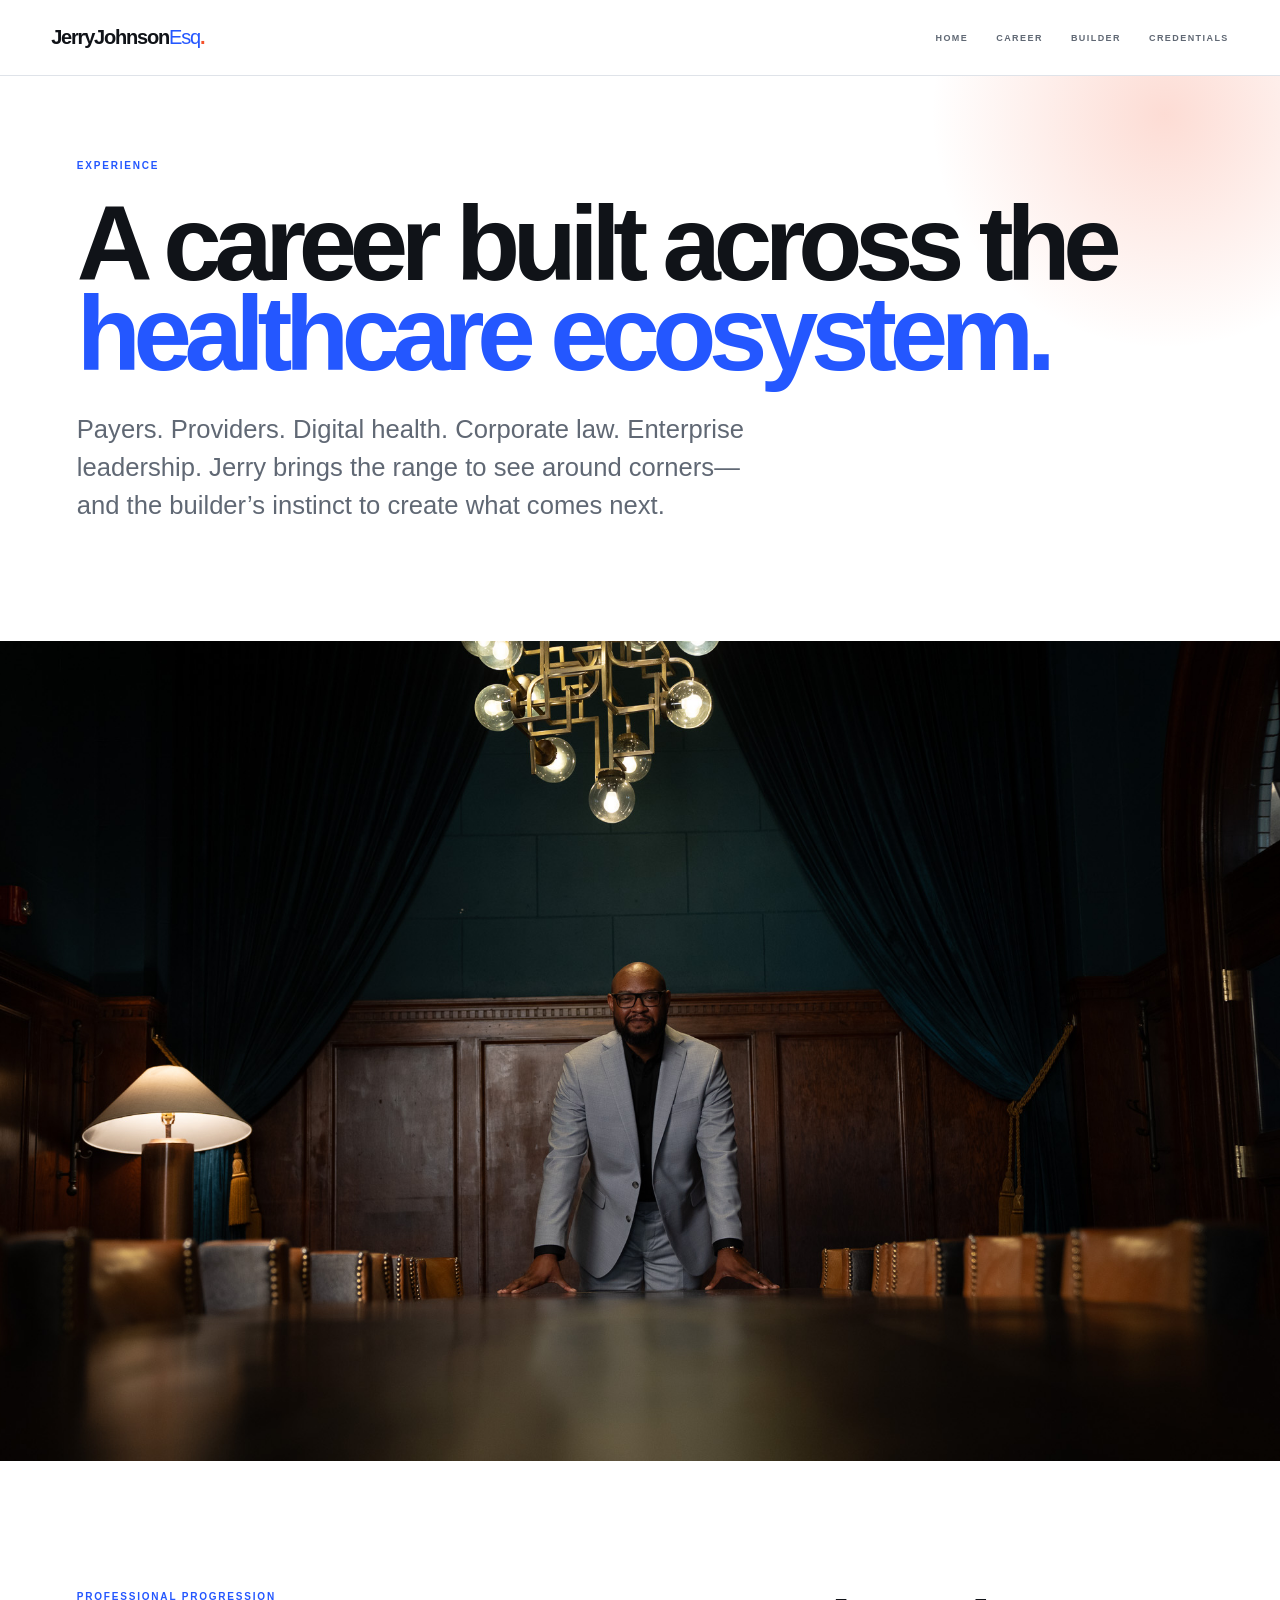
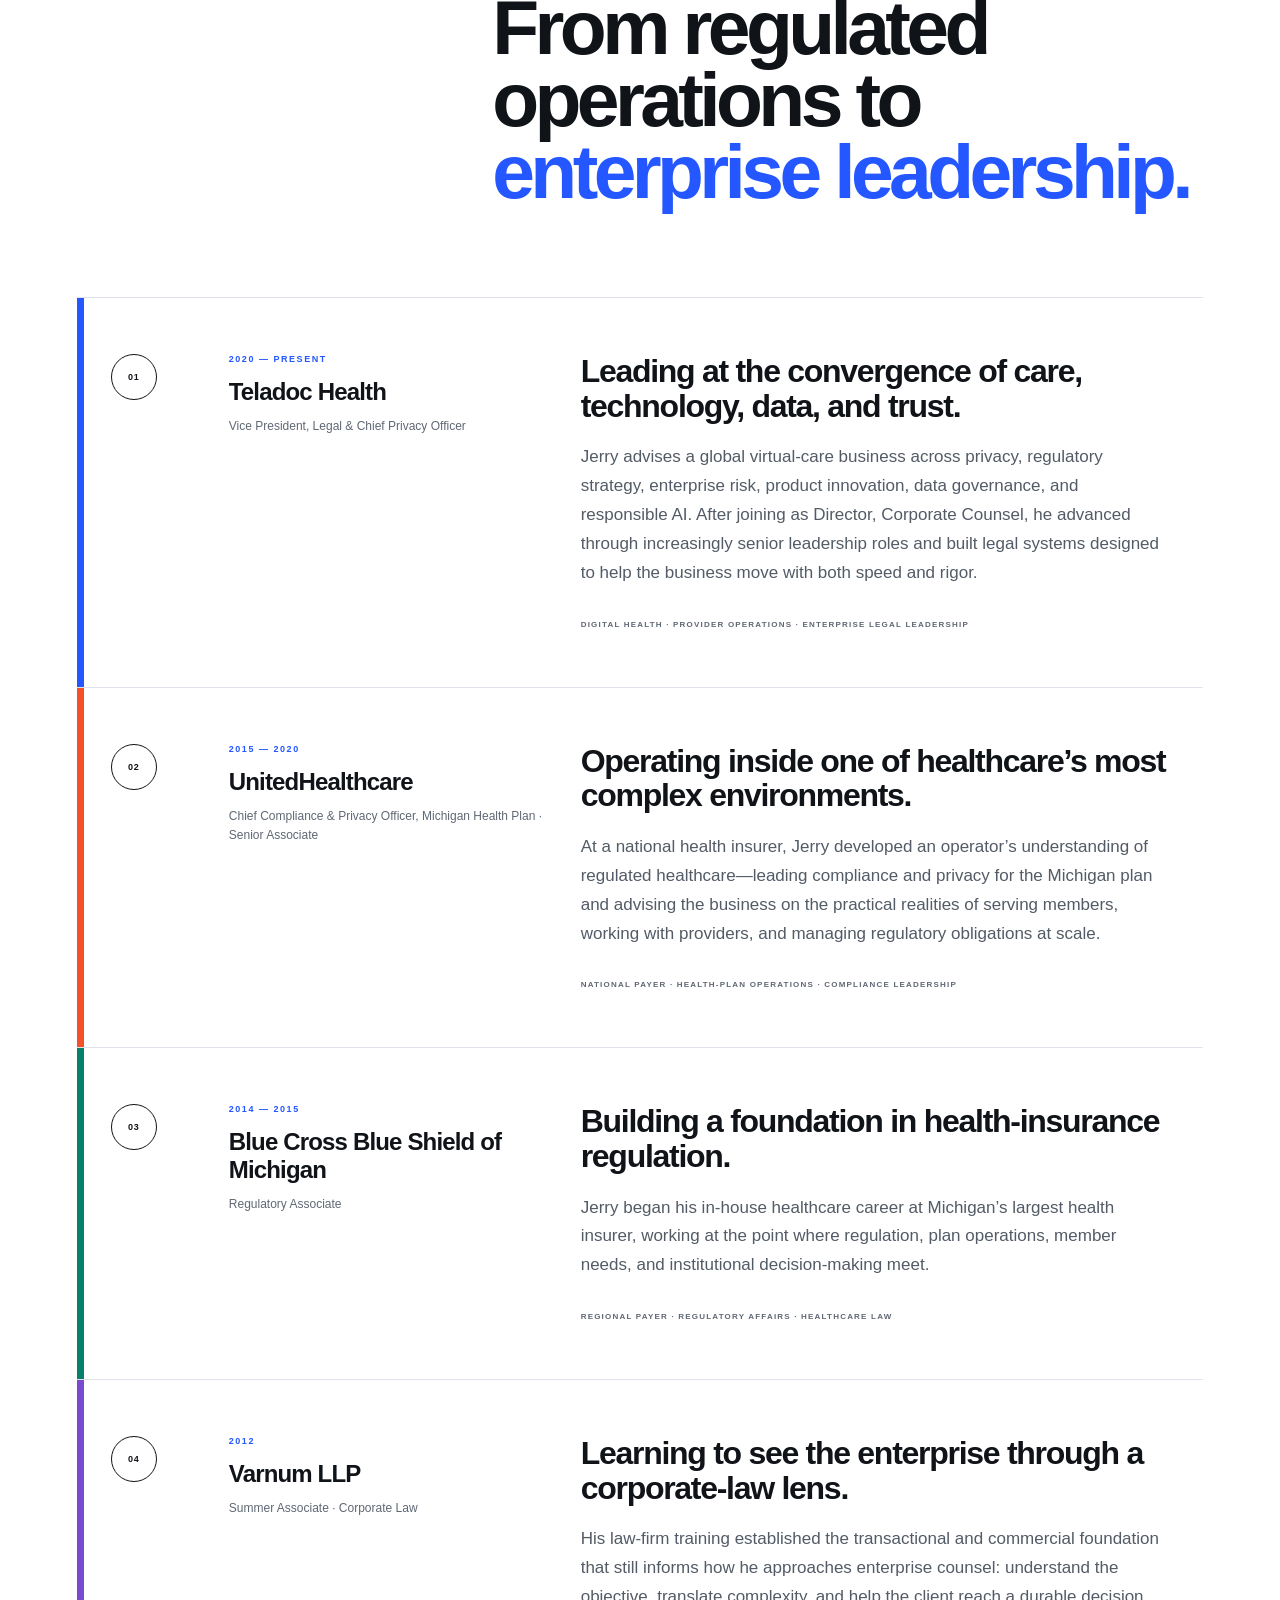
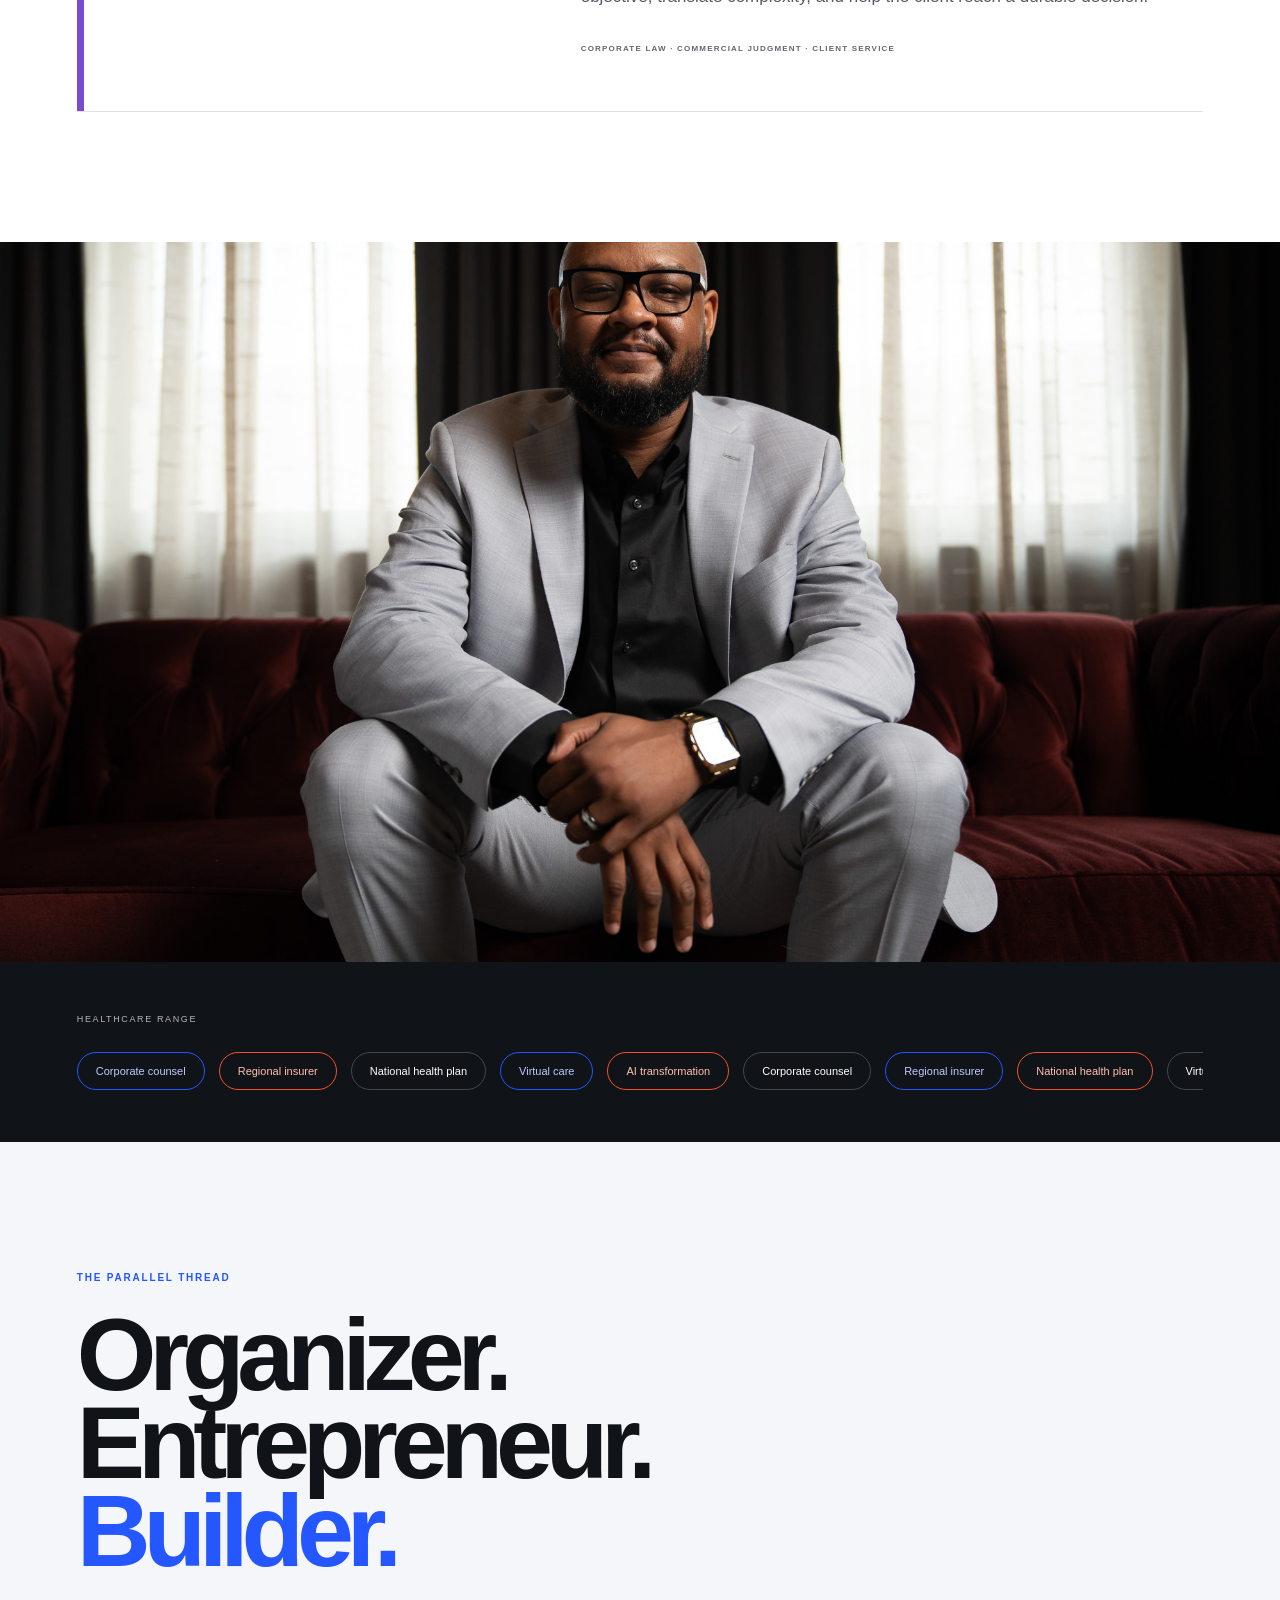
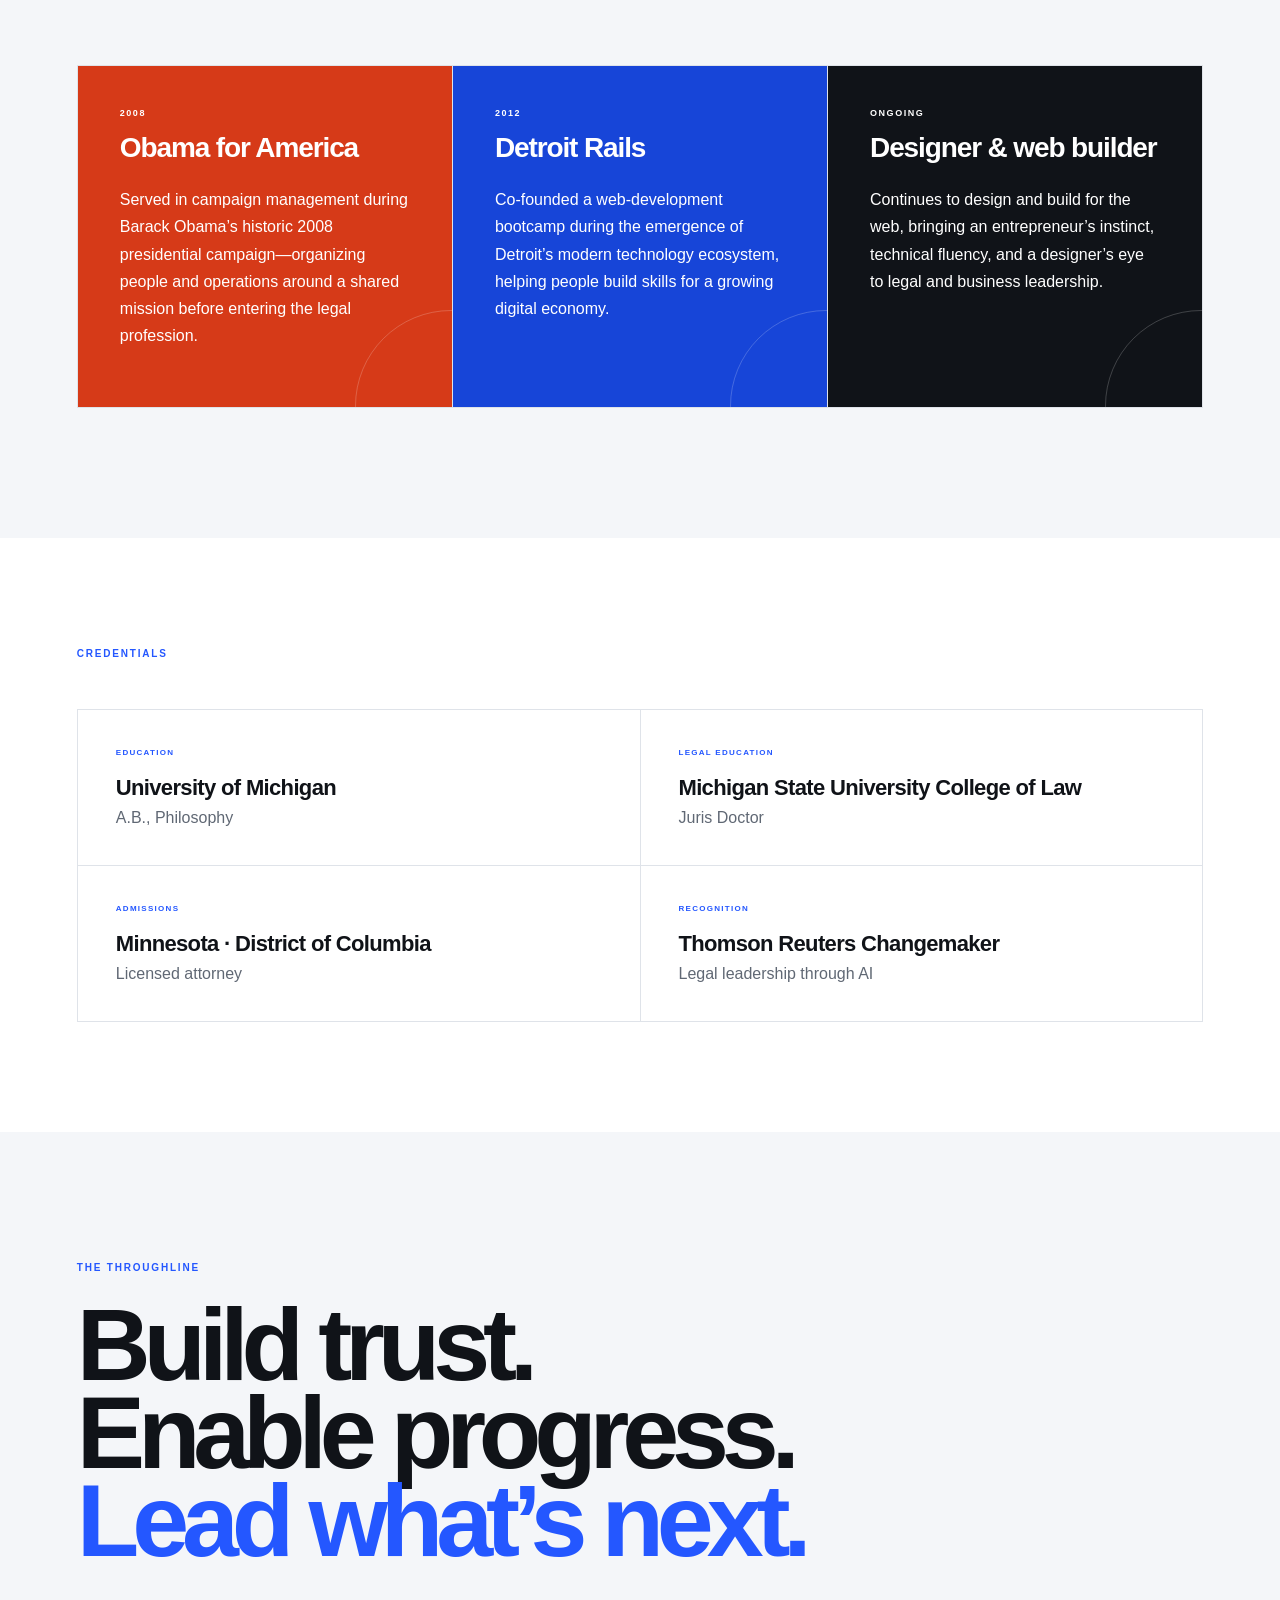
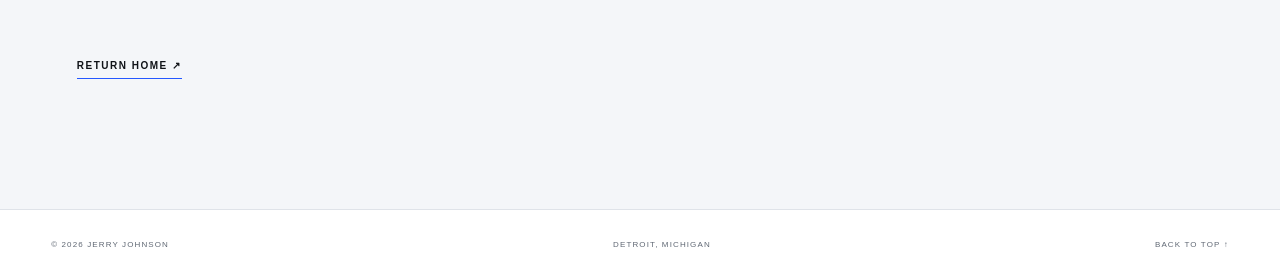
==== experience/index.html @ 523402ec "Use local GitHub media assets on experience page" ====
<!doctype html><html lang="en"><head><meta charset="utf-8"><meta name="viewport" content="width=device-width,initial-scale=1"><title>Experience | JerryJohnsonEsq</title><meta name="description" content="Jerry Johnson's professional experience across healthcare, law, technology, privacy and AI."><link rel="icon" href="https://jerry-johnson-legal.jerry-avila-johnson.chatgpt.site/favicon.svg"><link rel="stylesheet" href="/style.css"></head><body><main id="top">
<header class="site-header"><a href="/" aria-label="Jerry Johnson Esq home"><span class="mark" aria-label="Jerry Johnson Esq"><b>JerryJohnson</b><i>Esq</i><span>.</span></span></a><nav class="desktop-nav" aria-label="Primary navigation"><a href="/">Home</a><a href="#career">Career</a><a href="#builder">Builder</a><a href="#credentials">Credentials</a></nav><button class="menu-toggle" type="button" aria-label="Open menu" aria-expanded="false"><span></span><span></span></button><div class="mobile-menu" aria-hidden="true" inert><nav aria-label="Mobile navigation"><a href="/"><span>01</span>Home</a><a href="#career"><span>02</span>Career</a><a href="#builder"><span>03</span>Builder</a><a href="#credentials"><span>04</span>Credentials</a></nav><p>Lawyer · Technologist · Builder</p></div></header>
<section class="experience-intro experience-color-wash"><p class="eyebrow">Experience</p><h1>A career built across the <span>healthcare ecosystem.</span></h1><p class="lede">Payers. Providers. Digital health. Corporate law. Enterprise leadership. Jerry brings the range to see around corners—and the builder’s instinct to create what comes next.</p></section>
<figure class="experience-hero experience-photo-motion"><img src="/jerry-boardroom.jpeg" alt="Jerry Johnson standing at the head of a boardroom table"></figure>
<section class="career-section" id="career"><div class="career-heading"><p class="section-label">Professional progression</p><h2>From regulated operations to <span>enterprise leadership.</span></h2></div><div class="timeline">
<div class="reveal timeline-reveal"><article class="timeline-item tone-1"><div class="timeline-marker"><span>01</span></div><div class="timeline-meta"><p>2020 — Present</p><h3>Teladoc Health</h3><span>Vice President, Legal & Chief Privacy Officer</span></div><div class="timeline-story"><h4>Leading at the convergence of care, technology, data, and trust.</h4><p>Jerry advises a global virtual-care business across privacy, regulatory strategy, enterprise risk, product innovation, data governance, and responsible AI. After joining as Director, Corporate Counsel, he advanced through increasingly senior leadership roles and built legal systems designed to help the business move with both speed and rigor.</p><small>Digital health · Provider operations · Enterprise legal leadership</small></div></article></div>
<div class="reveal timeline-reveal"><article class="timeline-item tone-2"><div class="timeline-marker"><span>02</span></div><div class="timeline-meta"><p>2015 — 2020</p><h3>UnitedHealthcare</h3><span>Chief Compliance & Privacy Officer, Michigan Health Plan · Senior Associate</span></div><div class="timeline-story"><h4>Operating inside one of healthcare’s most complex environments.</h4><p>At a national health insurer, Jerry developed an operator’s understanding of regulated healthcare—leading compliance and privacy for the Michigan plan and advising the business on the practical realities of serving members, working with providers, and managing regulatory obligations at scale.</p><small>National payer · Health-plan operations · Compliance leadership</small></div></article></div>
<div class="reveal timeline-reveal"><article class="timeline-item tone-3"><div class="timeline-marker"><span>03</span></div><div class="timeline-meta"><p>2014 — 2015</p><h3>Blue Cross Blue Shield of Michigan</h3><span>Regulatory Associate</span></div><div class="timeline-story"><h4>Building a foundation in health-insurance regulation.</h4><p>Jerry began his in-house healthcare career at Michigan’s largest health insurer, working at the point where regulation, plan operations, member needs, and institutional decision-making meet.</p><small>Regional payer · Regulatory affairs · Healthcare law</small></div></article></div>
<div class="reveal timeline-reveal"><article class="timeline-item tone-4"><div class="timeline-marker"><span>04</span></div><div class="timeline-meta"><p>2012</p><h3>Varnum LLP</h3><span>Summer Associate · Corporate Law</span></div><div class="timeline-story"><h4>Learning to see the enterprise through a corporate-law lens.</h4><p>His law-firm training established the transactional and commercial foundation that still informs how he approaches enterprise counsel: understand the objective, translate complexity, and help the client reach a durable decision.</p><small>Corporate law · Commercial judgment · Client service</small></div></article></div>
</div></section>
<figure class="experience-interlude reveal-frame"><img src="/jerry-couch.jpeg" alt="Jerry Johnson seated in a modern Detroit interior"></figure>
<section class="range-band" aria-label="Healthcare experience range"><p>Healthcare range</p><div class="range-track"><div><span>Corporate counsel</span><span>Regional insurer</span><span>National health plan</span><span>Virtual care</span><span>AI transformation</span><span>Corporate counsel</span><span>Regional insurer</span><span>National health plan</span><span>Virtual care</span><span>AI transformation</span></div></div></section>
<section class="builder-section" id="builder"><p class="section-label">The parallel thread</p><h2>Organizer.<br>Entrepreneur.<br><span>Builder.</span></h2><div class="builder-grid"><article class="builder-card orange-card"><p class="builder-year">2008</p><h3>Obama for America</h3><p>Served in campaign management during Barack Obama’s historic 2008 presidential campaign—organizing people and operations around a shared mission before entering the legal profession.</p></article><article class="builder-card blue-card"><p class="builder-year">2012</p><h3>Detroit Rails</h3><p>Co-founded a web-development bootcamp during the emergence of Detroit’s modern technology ecosystem, helping people build skills for a growing digital economy.</p></article><article class="builder-card ink-card"><p class="builder-year">Ongoing</p><h3>Designer & web builder</h3><p>Continues to design and build for the web, bringing an entrepreneur’s instinct, technical fluency, and a designer’s eye to legal and business leadership.</p></article></div></section>
<section class="credentials-section" id="credentials"><p class="section-label">Credentials</p><div class="credentials-grid"><article><span>Education</span><strong>University of Michigan</strong><p>A.B., Philosophy</p></article><article><span>Legal education</span><strong>Michigan State University College of Law</strong><p>Juris Doctor</p></article><article><span>Admissions</span><strong>Minnesota · District of Columbia</strong><p>Licensed attorney</p></article><article><span>Recognition</span><strong>Thomson Reuters Changemaker</strong><p>Legal leadership through AI</p></article></div></section>
<section class="experience-closing"><p class="section-label">The throughline</p><h2>Build trust.<br>Enable progress.<br><span>Lead what’s next.</span></h2><a href="/">Return home <span aria-hidden="true">↗</span></a></section><footer><span>© 2026 Jerry Johnson</span><span>Detroit, Michigan</span><a href="#top">Back to top ↑</a></footer></main><script src="/site.js"></script></body></html>
---- style.css ----
html{-webkit-font-smoothing:antialiased;-moz-osx-font-smoothing:grayscale;}
:root{--ink:#101318;--muted:#606874;--line:#dfe3e9;--blue:#2457ff;--ice:#f4f6f9;--orange:#f4512a}
*{box-sizing:border-box}html{scroll-behavior:smooth}body{margin:0;background:#fff;color:var(--ink);font-family:Arial,Helvetica,sans-serif}a{color:inherit;text-decoration:none}img,video{display:block;width:100%}figure{margin:0}.section{padding:120px max(6vw,24px)}
.site-header{height:76px;padding:0 4vw;display:flex;align-items:center;justify-content:space-between;border-bottom:1px solid var(--line);background:rgba(255,255,255,.94);position:sticky;top:0;z-index:20;backdrop-filter:blur(14px)}.mark{font-size:20px;letter-spacing:-.06em;white-space:nowrap}.mark b{font-weight:900}.mark i{font-style:normal;font-weight:500;color:var(--blue)}.mark>span{color:var(--orange);font-weight:900}.site-header nav{display:flex;gap:28px;font-size:9px;font-weight:800;text-transform:uppercase;letter-spacing:.16em;color:var(--muted)}.site-header nav a:hover{color:var(--blue)}
.eyebrow,.section-label{margin:0;text-transform:uppercase;letter-spacing:.18em;font-size:10px;font-weight:900;color:var(--blue)}.hero{padding:70px max(6vw,24px) 56px}.hero h1,.changemaker h2,.proof h2,.about h2,.newsletter h2{font-size:clamp(58px,8.2vw,132px);line-height:.86;letter-spacing:-.07em;margin:28px 0}.hero h1{font-size:clamp(48px,6.5vw,104px);max-width:1200px}.hero h1 span,.changemaker h2 span,.proof h2 span,.about h2 span,.newsletter h2 span{color:var(--blue)}.lede{max-width:700px;font-size:clamp(19px,2vw,27px);line-height:1.5;color:var(--muted);margin:30px 0 42px}
.image-stage{width:100%;height:min(78vw,900px);overflow:hidden;background:#111}.image-stage img{width:100%;height:100%;object-fit:cover}.hero-image img{object-position:center 43%}.city-image img{object-position:center center}.window-image img{object-position:center 45%}.portrait-image img{object-position:center 40%}
.changemaker{background:var(--ice)}.changemaker h2{max-width:1180px;font-size:clamp(58px,7.6vw,120px)}.statement{font-size:clamp(22px,3vw,44px);line-height:1.2;letter-spacing:-.035em;max-width:1050px;margin:40px 0 20px}.video-frame{max-width:1180px;margin:0;background:#08090b;padding:10px}.video-frame video{aspect-ratio:16/9;background:#000}.recognition-note{max-width:950px;margin:40px auto 0}.recognition-note>p{font-size:19px;line-height:1.7;color:var(--muted)}blockquote{margin:50px 0 0;padding:0 0 0 28px;border-left:4px solid var(--orange);font-size:clamp(27px,3.3vw,48px);line-height:1.22;letter-spacing:-.035em;font-weight:700}
.proof{background:var(--ink);color:#fff}.proof h2{font-size:clamp(58px,7vw,112px);max-width:1100px;margin-bottom:75px}.numbers{max-width:1200px;margin-left:auto}.numbers article{padding:34px 0;border-top:1px solid #3b414b;display:flex;justify-content:space-between;gap:30px;align-items:end}.numbers strong{font-size:clamp(25px,3vw,46px);letter-spacing:-.045em}.numbers span{font-size:9px;color:#aeb5c0;text-transform:uppercase;letter-spacing:.16em;text-align:right}
.about{background:#fff}.about h2{font-size:clamp(58px,7vw,112px)}.bio{max-width:900px;margin:65px auto 0}.bio p{font-size:clamp(18px,1.7vw,23px);line-height:1.72;color:#48505b;margin:0 0 28px}.bio p:first-child{font-size:clamp(22px,2.2vw,31px);line-height:1.55;color:var(--ink);letter-spacing:-.02em}
.text-link{display:block;width:max-content;margin:48px auto 0;padding-bottom:7px;border-bottom:1px solid var(--blue);font-size:10px;text-transform:uppercase;letter-spacing:.15em;font-weight:900}
.newsletter{text-align:center;background:var(--ice)}.newsletter h2{font-size:clamp(58px,7vw,112px)}.newsletter>p:not(.section-label){font-size:21px;line-height:1.6;color:var(--muted);max-width:680px;margin:35px auto}.newsletter a,.closing a{display:inline-block;margin-top:18px;padding-bottom:7px;border-bottom:1px solid var(--blue);font-size:10px;text-transform:uppercase;letter-spacing:.15em;font-weight:900}
.closing{padding:130px 5vw;text-align:center;display:flex;flex-direction:column;align-items:center;gap:16px}.closing .mark{font-size:clamp(48px,7.5vw,116px)}.closing p{color:var(--muted);font-size:11px;text-transform:uppercase;letter-spacing:.18em}.closing a{font-size:10px}footer{padding:30px 4vw;border-top:1px solid var(--line);display:flex;justify-content:space-between;font-size:8px;text-transform:uppercase;letter-spacing:.14em;color:var(--muted)}
.back-to-top{position:fixed;right:24px;bottom:24px;z-index:30;width:48px;height:48px;border-radius:50%;display:grid;place-items:center;background:var(--ink);color:#fff;box-shadow:0 8px 28px rgba(16,19,24,.24);font-size:22px;opacity:0;visibility:hidden;transform:translateY(10px);transition:opacity .2s ease,transform .2s ease,visibility .2s}.back-to-top:hover{background:var(--blue);transform:translateY(-2px)}.back-to-top.is-visible{opacity:1;visibility:visible;transform:translateY(0)}
.experience-intro{padding:84px max(6vw,24px) 64px}.experience-intro h1{font-size:clamp(58px,8.2vw,132px);line-height:.86;letter-spacing:-.07em;max-width:1250px;margin:28px 0}.experience-intro h1 span,.career-heading h2 span,.builder-section h2 span,.experience-closing h2 span{color:var(--blue)}.experience-hero{height:min(68vw,820px);overflow:hidden;background:#071113}.experience-hero img{height:100%;object-fit:cover;object-position:center 52%}.career-section{padding:130px max(6vw,24px)}.career-heading{display:grid;grid-template-columns:1fr 2fr;gap:60px;align-items:start;margin-bottom:90px}.career-heading h2{font-size:clamp(48px,6vw,96px);line-height:.94;letter-spacing:-.06em;margin:0}.timeline{border-top:1px solid var(--line)}.timeline-item{display:grid;grid-template-columns:80px minmax(220px,.8fr) minmax(320px,1.5fr);gap:38px;padding:56px 0;border-bottom:1px solid var(--line)}.timeline-marker{width:46px;height:46px;border:1px solid var(--ink);border-radius:50%;display:grid;place-items:center;font-size:9px;font-weight:900;letter-spacing:.1em}.timeline-meta>p,.builder-year{margin:0 0 14px;color:var(--blue);font-size:9px;font-weight:900;text-transform:uppercase;letter-spacing:.17em}.timeline-meta h3{font-size:24px;letter-spacing:-.035em;margin:0 0 10px}.timeline-meta>span{font-size:12px;line-height:1.5;color:var(--muted)}.timeline-story h4{font-size:clamp(25px,2.5vw,40px);line-height:1.08;letter-spacing:-.04em;margin:0 0 20px}.timeline-story>p{font-size:17px;line-height:1.7;color:#535b66;max-width:720px;margin:0 0 25px}.timeline-story small{font-size:8px;font-weight:900;text-transform:uppercase;letter-spacing:.15em;color:var(--muted)}.range-band{padding:52px max(6vw,24px);background:var(--ink);color:#fff}.range-band>p{font-size:9px;text-transform:uppercase;letter-spacing:.18em;color:#aeb5c0;margin:0 0 28px}.range-band>div{display:flex;flex-wrap:wrap;gap:14px}.range-band span{border:1px solid #414752;border-radius:999px;padding:12px 18px;font-size:11px}.builder-section{padding:130px max(6vw,24px);background:var(--ice)}.builder-section>h2,.experience-closing h2{font-size:clamp(58px,8vw,128px);line-height:.86;letter-spacing:-.07em;margin:28px 0 90px}.builder-grid{display:grid;grid-template-columns:repeat(3,1fr);gap:1px;background:var(--line);border:1px solid var(--line)}.builder-grid article{background:#fff;padding:42px}.builder-grid h3{font-size:28px;letter-spacing:-.04em;margin:0 0 22px}.builder-grid article>p:last-child{color:var(--muted);line-height:1.7;font-size:16px}.credentials-section{padding:110px max(6vw,24px)}.credentials-grid{display:grid;grid-template-columns:repeat(2,1fr);margin-top:50px;border-top:1px solid var(--line);border-left:1px solid var(--line)}.credentials-grid article{padding:38px;border-right:1px solid var(--line);border-bottom:1px solid var(--line)}.credentials-grid span{display:block;font-size:8px;color:var(--blue);font-weight:900;text-transform:uppercase;letter-spacing:.16em;margin-bottom:18px}.credentials-grid strong{display:block;font-size:22px;letter-spacing:-.03em}.credentials-grid p{color:var(--muted);margin:8px 0 0}.experience-closing{padding:130px max(6vw,24px);background:var(--ice)}.experience-closing a{display:inline-block;padding-bottom:7px;border-bottom:1px solid var(--blue);font-size:10px;text-transform:uppercase;letter-spacing:.15em;font-weight:900}
@media(max-width:820px){.site-header{height:66px;padding:0 20px}.site-header nav{gap:16px}.site-header nav a:first-child{display:none}.section{padding:78px 22px}.hero{padding:44px 22px 28px}.hero h1{font-size:48px}.lede{margin:24px 0 30px}.image-stage{height:68vh;min-height:460px}.hero-image img{object-position:40% center}.city-image img{object-position:42% center}.window-image img{object-position:58% center}.portrait-image img{object-position:center center}.changemaker h2,.proof h2,.about h2,.newsletter h2{font-size:54px}.statement{font-size:24px;margin-bottom:20px}.video-frame{padding:5px}.recognition-note{margin-top:36px}.recognition-note>p{font-size:17px}blockquote{font-size:28px;margin-top:36px}.numbers article{align-items:flex-start;flex-direction:column}.numbers span{text-align:left}.bio{margin-top:45px}.bio p{font-size:17px}.bio p:first-child{font-size:21px}.closing{padding:90px 20px}.closing .mark{font-size:43px}footer{padding:28px 22px;flex-direction:column;gap:13px}.back-to-top{right:16px;bottom:16px;width:46px;height:46px}.experience-intro{padding:54px 22px 44px}.experience-intro h1{font-size:52px}.experience-hero{height:62vh;min-height:470px}.experience-hero img{object-position:53% center}.career-section,.builder-section,.credentials-section,.experience-closing{padding:82px 22px}.career-heading{display:block;margin-bottom:55px}.career-heading .section-label{margin-bottom:24px}.career-heading h2{font-size:48px}.timeline-item{grid-template-columns:48px 1fr;gap:20px;padding:42px 0}.timeline-story{grid-column:2}.timeline-marker{width:38px;height:38px}.timeline-meta h3{font-size:21px}.timeline-story h4{font-size:28px}.builder-section>h2,.experience-closing h2{font-size:54px;margin-bottom:58px}.builder-grid{grid-template-columns:1fr}.builder-grid article{padding:32px}.credentials-grid{grid-template-columns:1fr}.credentials-grid article{padding:30px}.range-band{padding:46px 22px}}
@media(prefers-reduced-motion:reduce){html{scroll-behavior:auto}.back-to-top{transition:none}}
.site-header .desktop-nav{display:flex;gap:28px;font-size:9px;font-weight:800;text-transform:uppercase;letter-spacing:.16em;color:var(--muted)}
.menu-toggle,.mobile-menu{display:none}
.experience-color-wash{position:relative;overflow:hidden;padding-bottom:74px}
.experience-color-wash:after{content:"";position:absolute;width:38vw;height:38vw;border-radius:50%;right:-10vw;top:-16vw;background:radial-gradient(circle,var(--orange),transparent 68%);opacity:.2;animation:color-drift 8s ease-in-out infinite alternate;pointer-events:none}
.experience-color-wash>*{position:relative;z-index:1}
.experience-photo-motion img{transform:scale(1.04);animation:hero-breathe 12s ease-in-out infinite alternate}
.timeline-reveal{border-bottom:1px solid var(--line);position:relative;overflow:hidden}
.timeline-reveal:before{content:"";position:absolute;inset:0 auto 0 0;width:7px;transform:scaleY(0);transform-origin:top;transition:transform .7s cubic-bezier(.2,.8,.2,1);background:var(--blue)}
.timeline-reveal:nth-child(2):before{background:var(--orange)}.timeline-reveal:nth-child(3):before{background:#087f6b}.timeline-reveal:nth-child(4):before{background:#784bd1}.timeline-reveal.is-visible:before{transform:scaleY(1)}
.timeline-reveal .timeline-item{border-bottom:0;padding-left:34px;padding-right:34px;transition:background .35s ease,transform .35s ease}
.timeline-reveal .timeline-item:hover{transform:translateX(8px)}
.timeline-item.tone-1:hover{background:#eef2ff}.timeline-item.tone-2:hover{background:#fff0ea}.timeline-item.tone-3:hover{background:#eaf7f4}.timeline-item.tone-4:hover{background:#f3effc}
.reveal{opacity:0;transform:translateY(40px);transition:opacity .7s ease,transform .7s cubic-bezier(.2,.8,.2,1)}.reveal.is-visible{opacity:1;transform:none}
.range-track{overflow:hidden}.range-track>div{display:flex;width:max-content;gap:14px;animation:range-scroll 26s linear infinite}.range-band .range-track span{white-space:nowrap}.range-band .range-track span:nth-child(3n+1){border-color:var(--blue);color:#bfcaff}.range-band .range-track span:nth-child(3n+2){border-color:var(--orange);color:#ffc0ad}
.experience-interlude{height:min(58vw,720px);overflow:hidden;background:var(--ink)}.experience-interlude img{height:100%;object-fit:cover;object-position:center 46%;transform:scale(1.025);transition:transform 1.2s cubic-bezier(.2,.8,.2,1)}.experience-interlude:hover img{transform:scale(1.07)}
.builder-grid .builder-card{position:relative;overflow:hidden;isolation:isolate;transition:transform .35s ease}.builder-grid .builder-card:after{content:"";position:absolute;width:190px;height:190px;border:1px solid currentColor;border-radius:50%;right:-95px;bottom:-95px;opacity:.2;transition:transform .6s ease;z-index:-1}.builder-grid .builder-card:hover{transform:translateY(-10px)}.builder-grid .builder-card:hover:after{transform:scale(1.45)}.builder-grid .orange-card{background:#d63a18;color:#fff}.builder-grid .blue-card{background:#1745d8;color:#fff}.builder-grid .ink-card{background:var(--ink);color:#fff}.builder-grid .builder-card h3{color:#fff}.builder-grid .builder-card p,.builder-grid .builder-card .builder-year{color:#fff}.builder-grid .builder-card>p:last-child{color:#fff}
@keyframes color-drift{to{transform:translate(-8vw,8vw) scale(1.18)}}@keyframes hero-breathe{to{transform:scale(1.1)}}@keyframes range-scroll{to{transform:translateX(-50%)}}
@media(max-width:820px){body.menu-open{overflow:hidden}.site-header{isolation:isolate}.site-header.menu-is-open{background:var(--ink);border-color:rgba(255,255,255,.16);backdrop-filter:none}.site-header.menu-is-open>a{position:relative;z-index:52;color:#fff}.site-header.menu-is-open .mark i{color:#8eabff}.site-header .desktop-nav{display:none}.menu-toggle{display:flex;position:relative;z-index:52;width:44px;height:44px;border:0;background:transparent;padding:0;align-items:center;justify-content:center;flex-direction:column;gap:7px}.menu-toggle span{display:block;width:25px;height:2px;background:var(--ink);transition:transform .25s ease,background .2s ease}.menu-toggle.is-open span{background:#fff}.menu-toggle.is-open span:first-child{transform:translateY(4.5px) rotate(45deg)}.menu-toggle.is-open span:last-child{transform:translateY(-4.5px) rotate(-45deg)}.mobile-menu{display:flex;position:fixed;inset:0;z-index:50;background:var(--ink);color:#fff;padding:100px 24px max(34px,env(safe-area-inset-bottom));flex-direction:column;justify-content:space-between;opacity:0;visibility:hidden;transform:translateY(-12px);transition:opacity .25s ease,transform .25s ease,visibility .25s}.mobile-menu.is-open{opacity:1;visibility:visible;transform:none}.mobile-menu nav{display:flex;flex-direction:column;gap:0;color:#fff}.mobile-menu nav a,.site-header nav a:first-child{display:flex}.mobile-menu nav a{align-items:baseline;gap:18px;padding:17px 0;border-bottom:1px solid rgba(255,255,255,.24);color:#fff;font-size:clamp(34px,11vw,52px);font-weight:800;line-height:1;letter-spacing:-.055em;text-transform:none}.mobile-menu nav a:hover,.mobile-menu nav a:focus-visible{color:#8eabff}.mobile-menu nav a span{font-size:9px;letter-spacing:.18em;color:#8eabff}.mobile-menu p{font-size:9px;text-transform:uppercase;letter-spacing:.18em;color:#fff}.experience-color-wash:after{width:90vw;height:90vw;right:-42vw;top:-15vw}.timeline-reveal .timeline-item{padding-left:18px;padding-right:8px}.timeline-reveal .timeline-item:hover{transform:none}.timeline-reveal:before{width:5px}.builder-grid .builder-card:hover{transform:none}.experience-interlude{height:66vh;min-height:470px}.experience-interlude img{object-position:center center}.builder-grid{gap:10px;background:transparent;border:0}.builder-grid article{border-radius:2px}}
@media(prefers-reduced-motion:reduce){.experience-photo-motion img,.experience-color-wash:after,.range-track>div{animation:none}.reveal{opacity:1;transform:none;transition:none}}
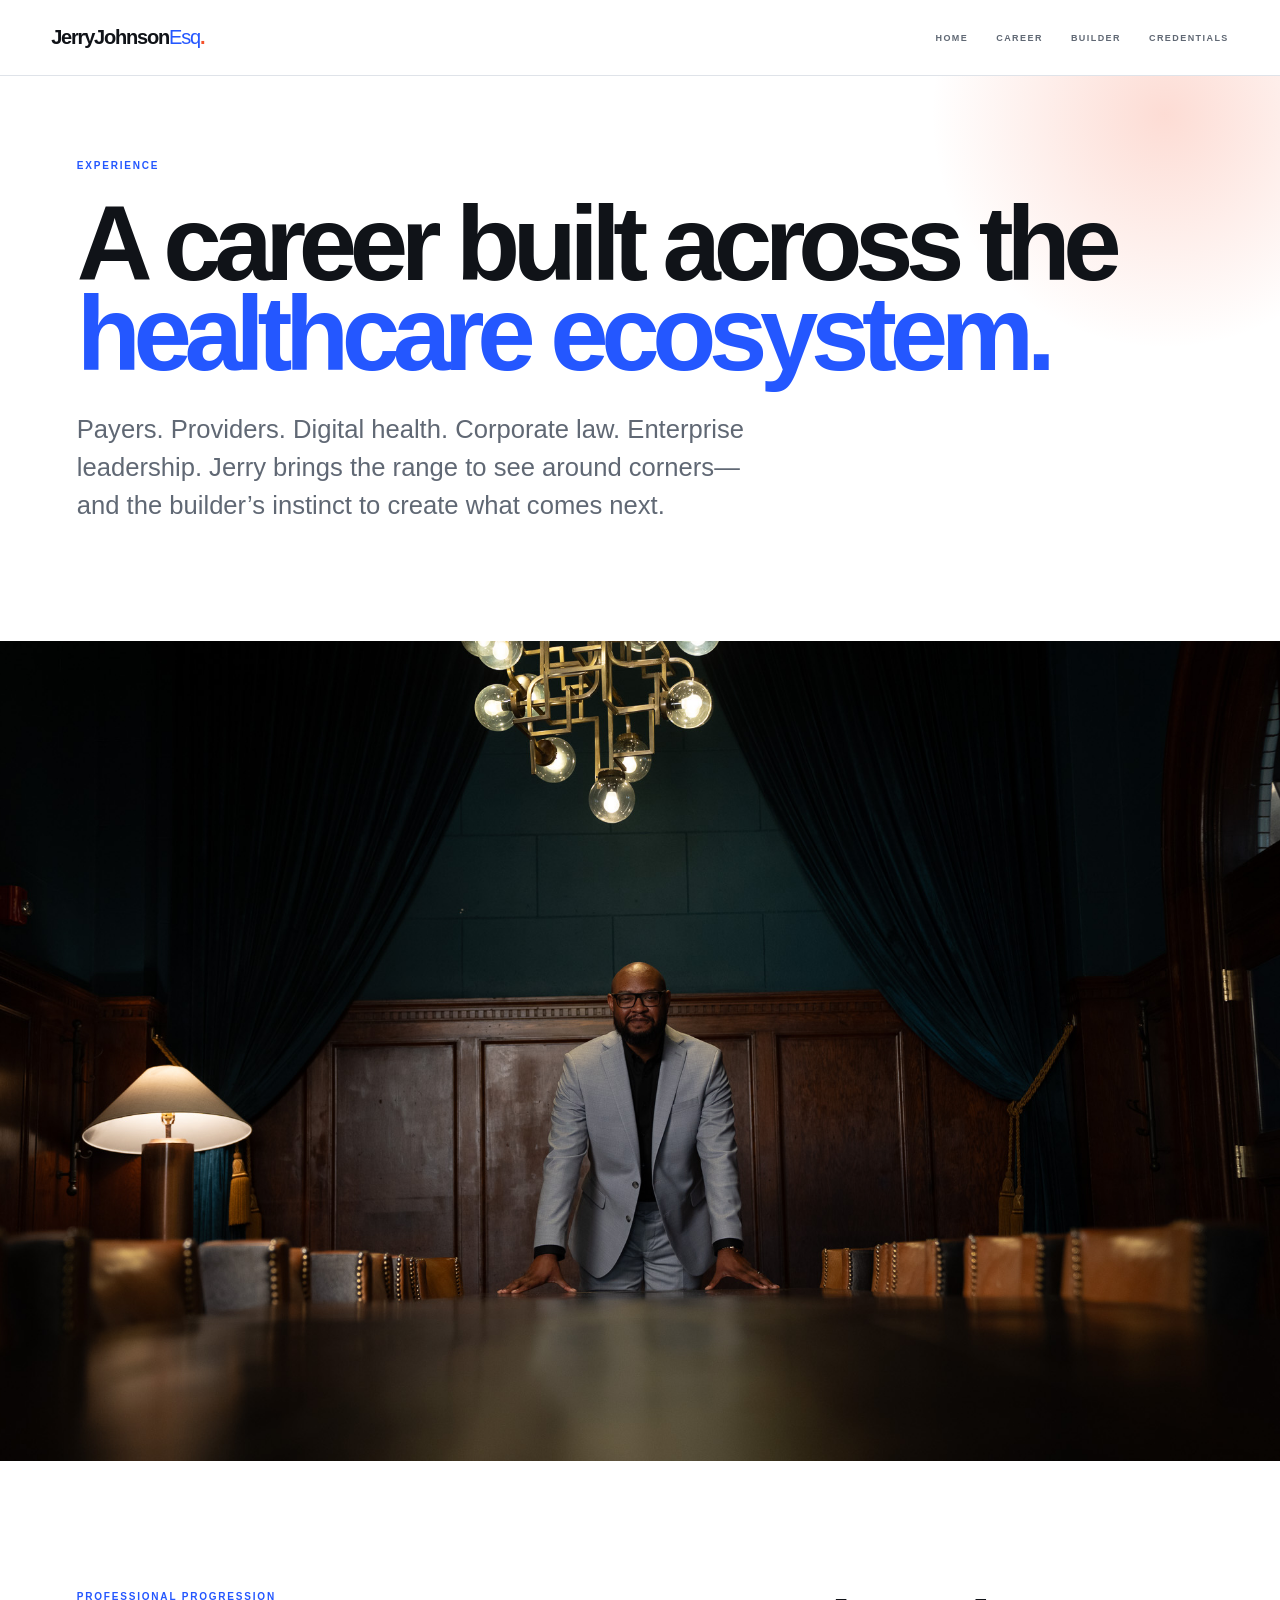
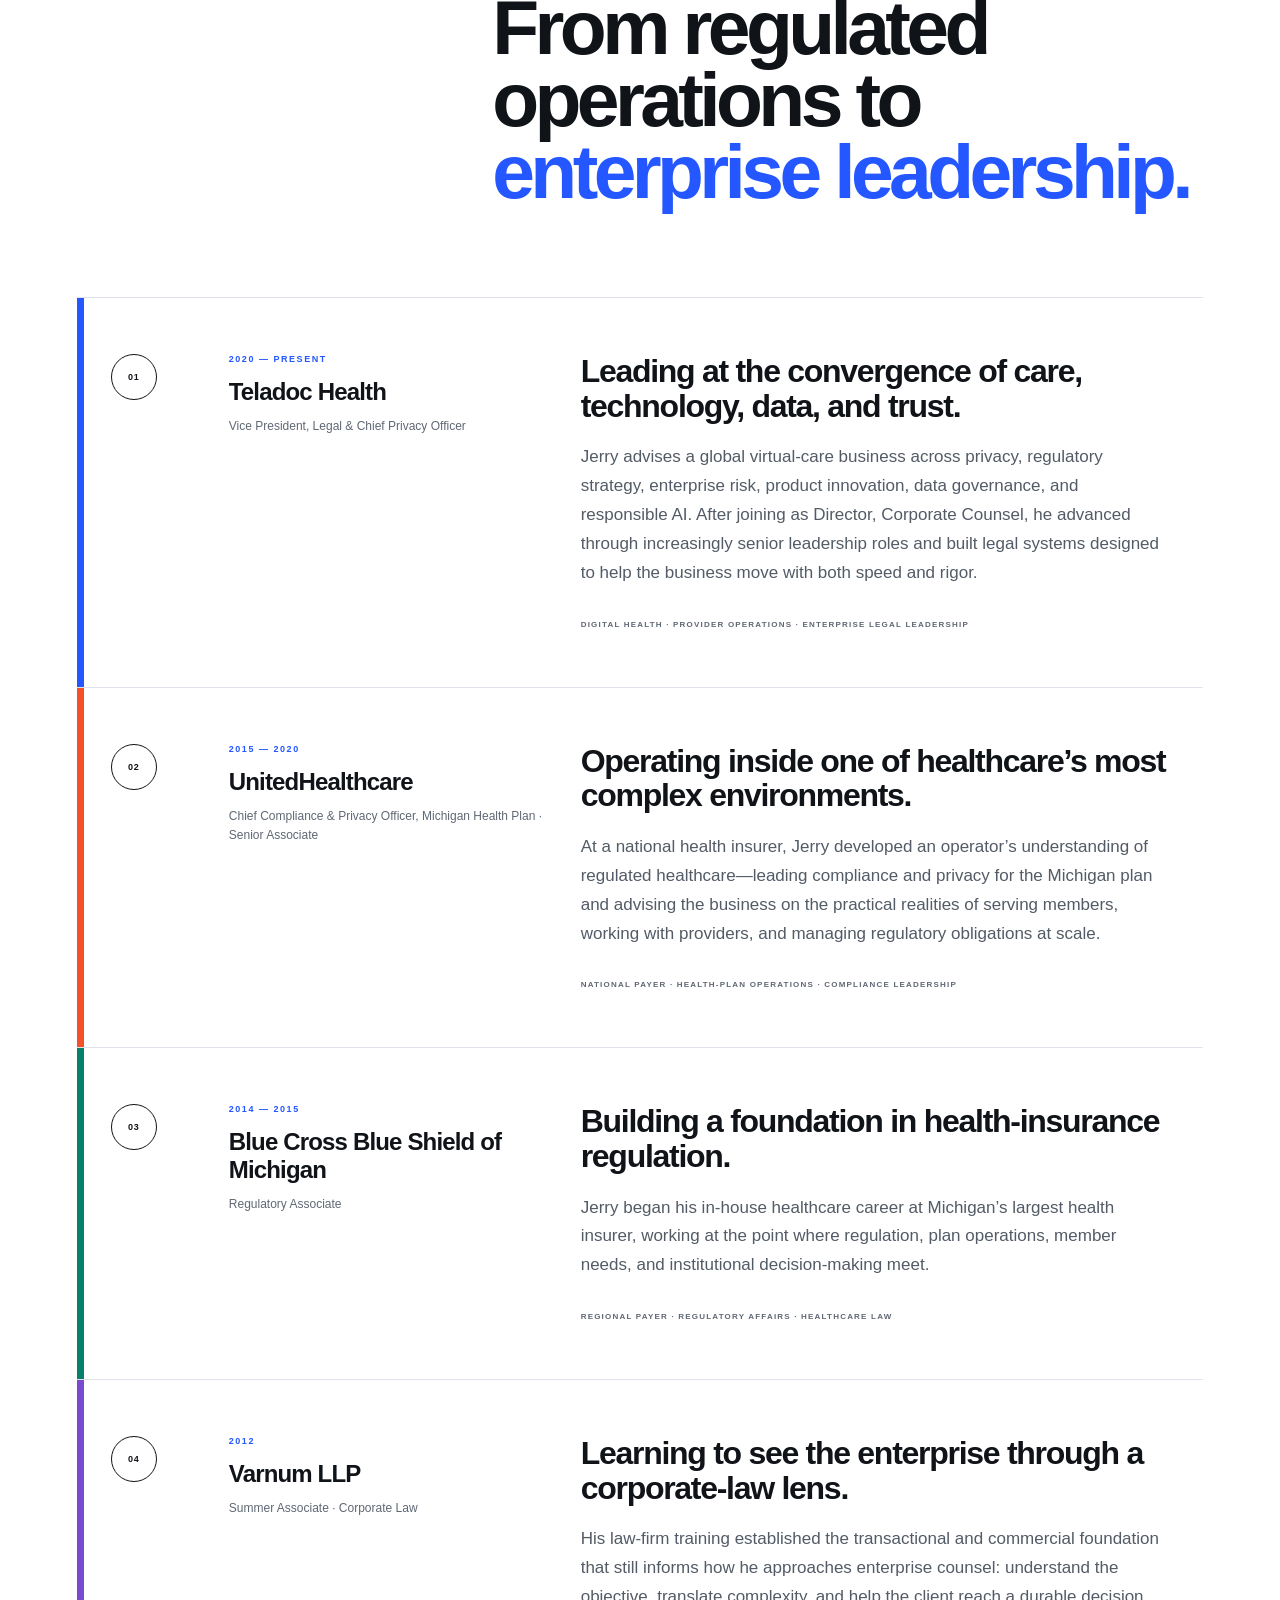
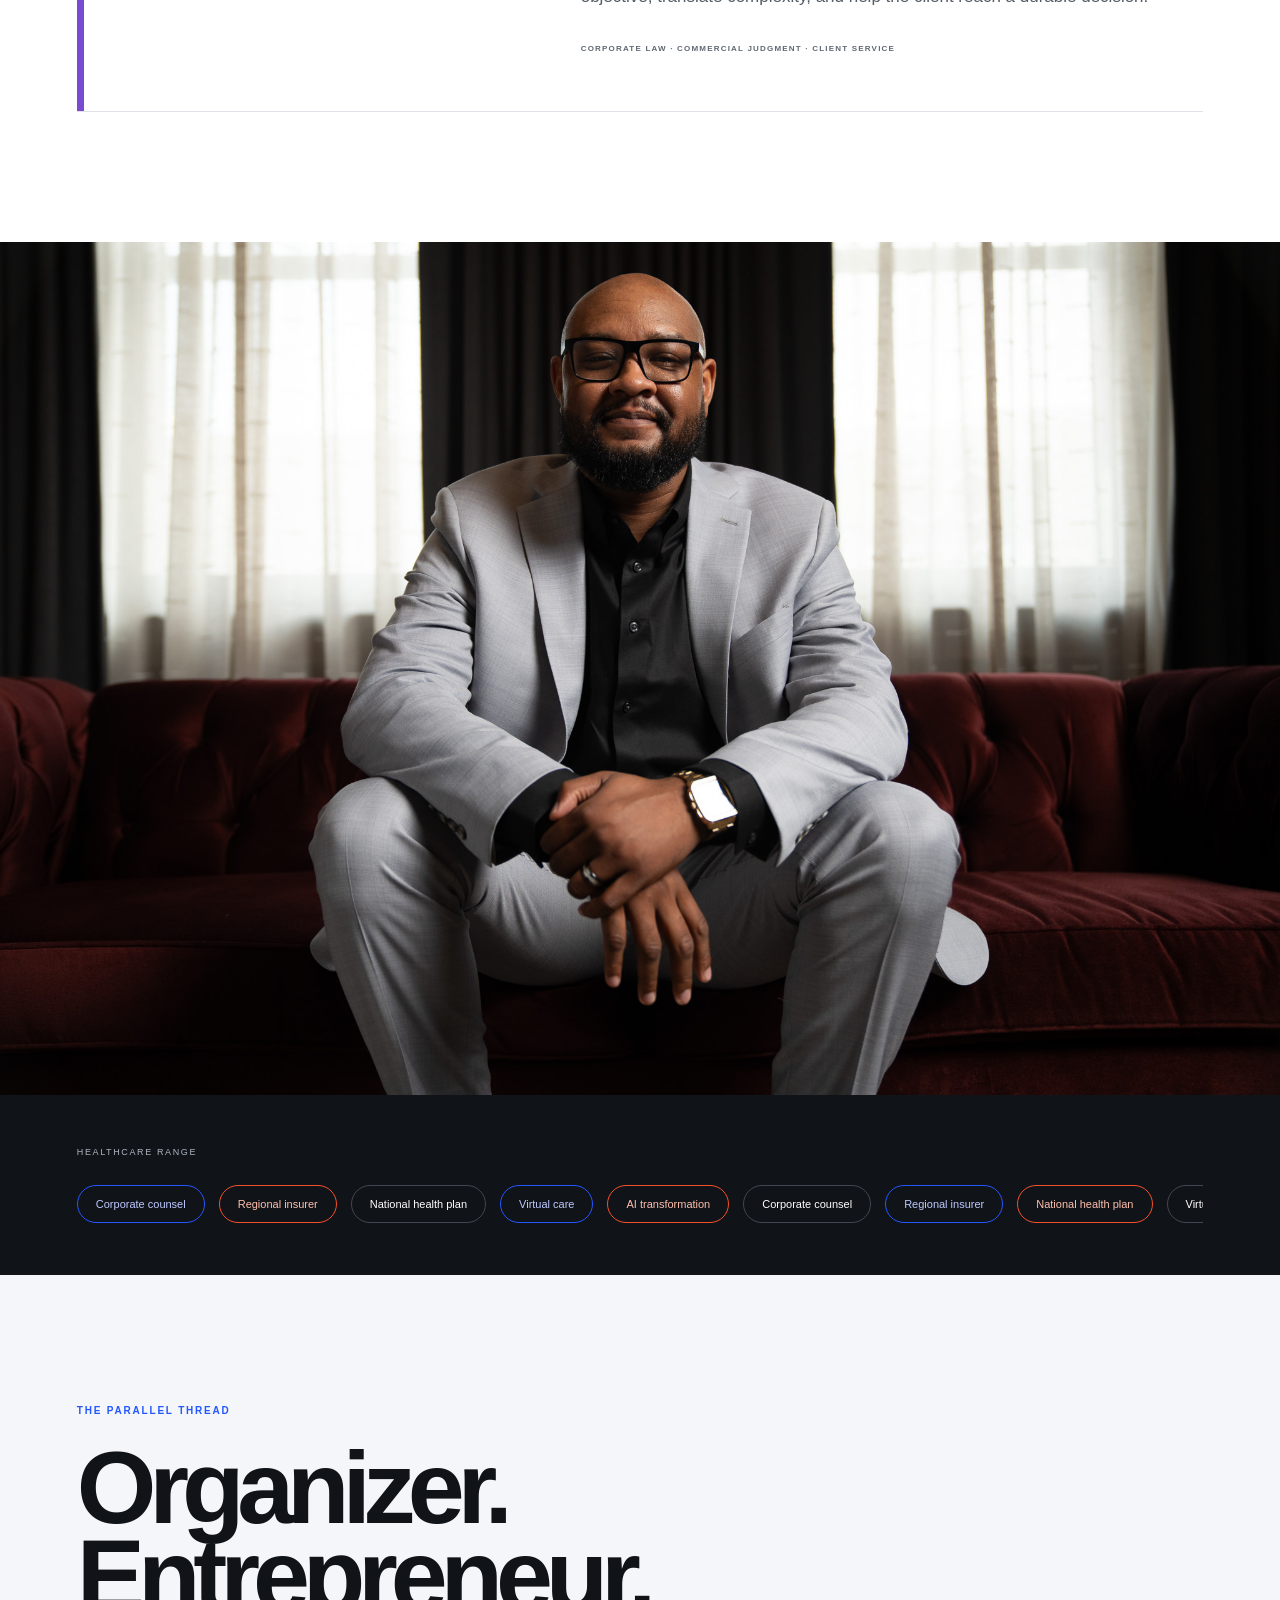
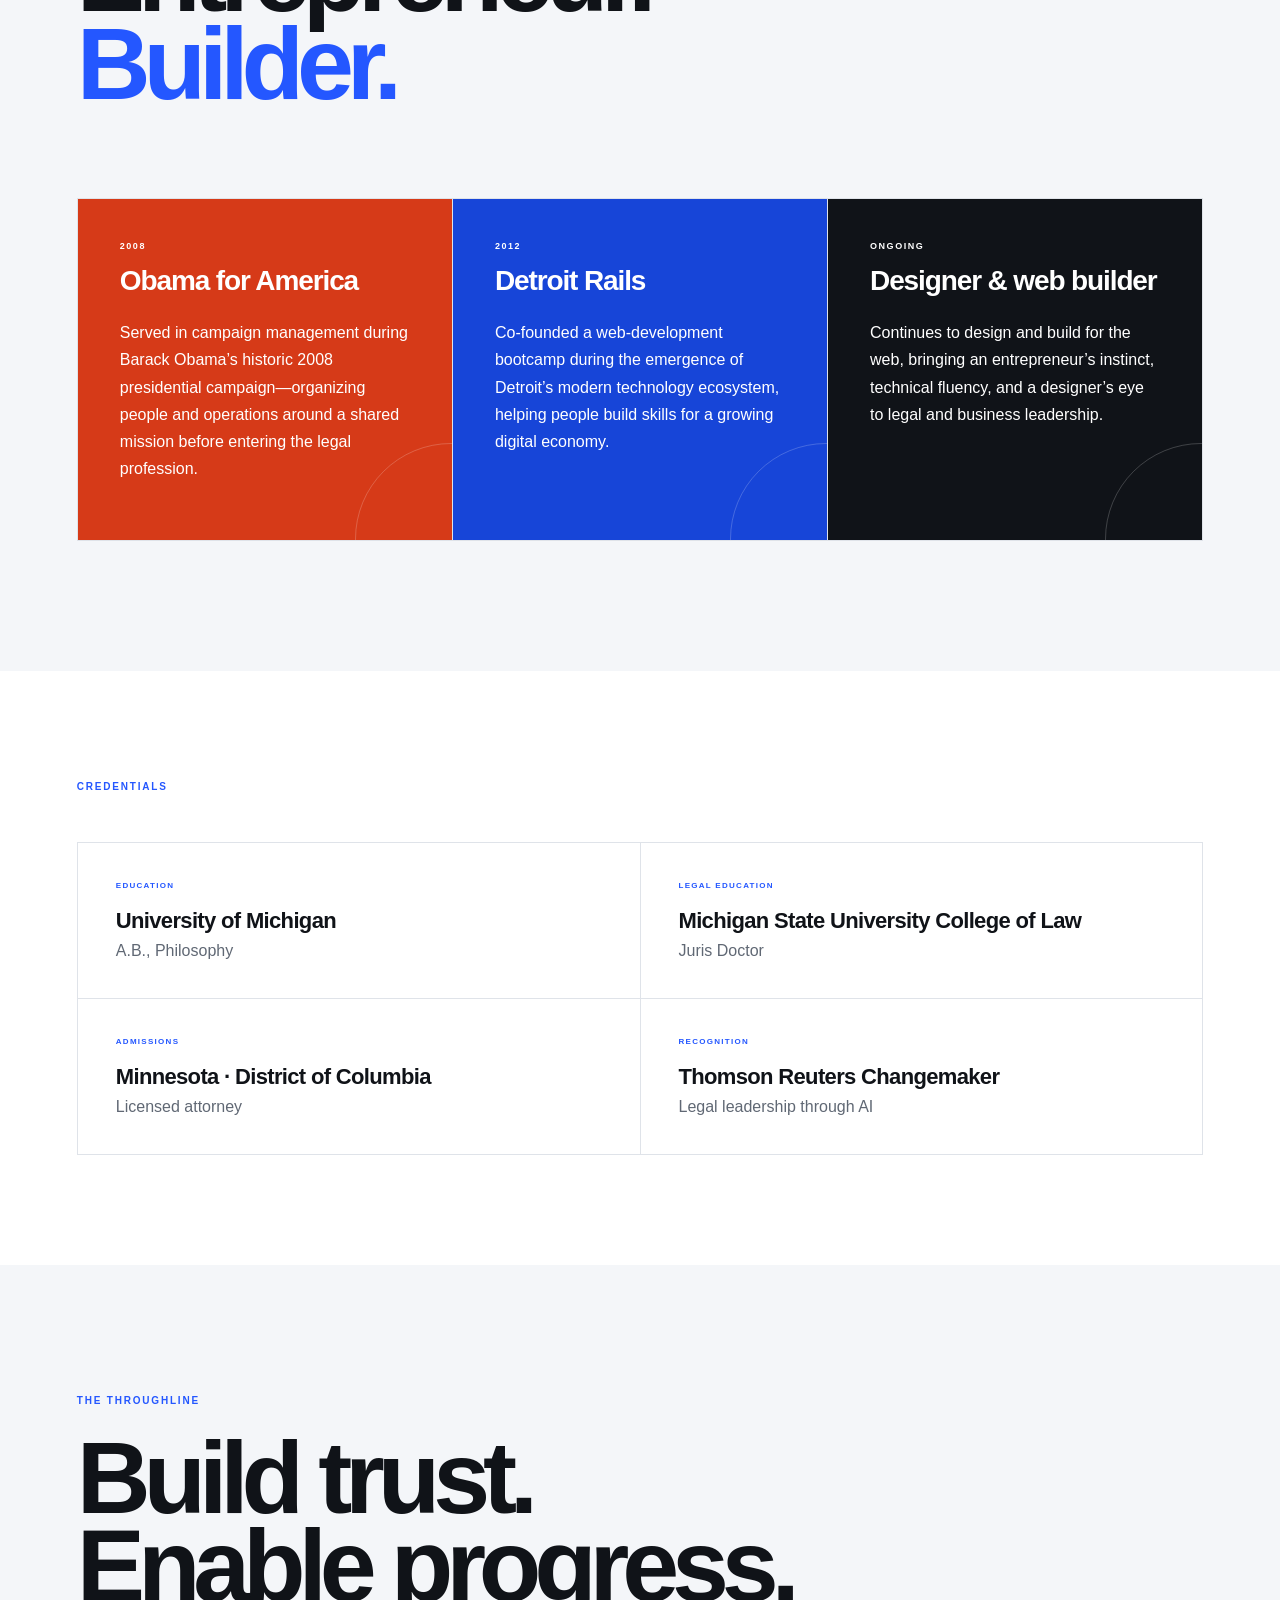
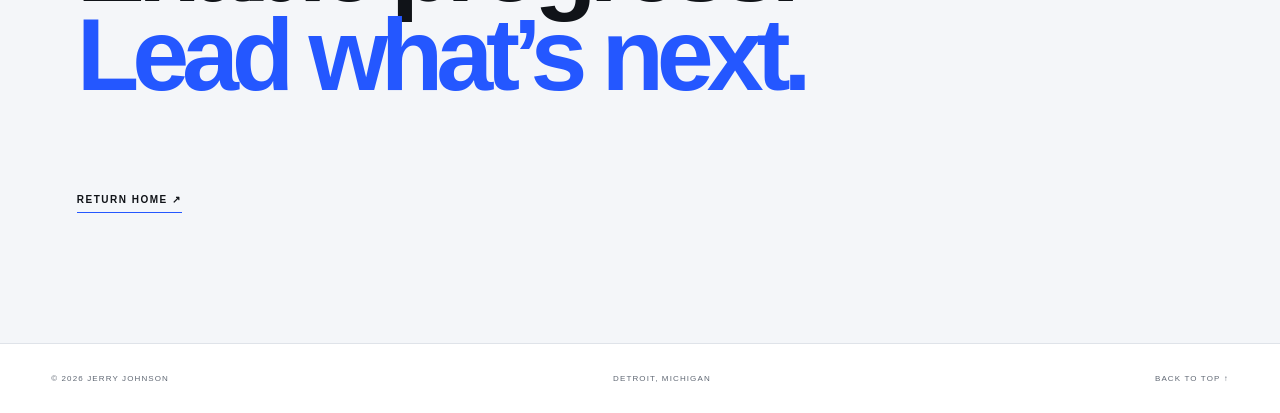
==== commit 39b57bb0: "Reapply Experience portrait sizing fix" ====
--- a/experience/index.html
+++ b/experience/index.html
@@ -1,4 +1,4 @@
-<!doctype html><html lang="en"><head><meta charset="utf-8"><meta name="viewport" content="width=device-width,initial-scale=1"><title>Experience | JerryJohnsonEsq</title><meta name="description" content="Jerry Johnson's professional experience across healthcare, law, technology, privacy and AI."><link rel="icon" href="https://jerry-johnson-legal.jerry-avila-johnson.chatgpt.site/favicon.svg"><link rel="stylesheet" href="/style.css"></head><body><main id="top">
+<!doctype html><html lang="en"><head><meta charset="utf-8"><meta name="viewport" content="width=device-width,initial-scale=1"><title>Experience | JerryJohnsonEsq</title><meta name="description" content="Jerry Johnson's professional experience across healthcare, law, technology, privacy and AI."><link rel="icon" href="https://jerry-johnson-legal.jerry-avila-johnson.chatgpt.site/favicon.svg"><link rel="stylesheet" href="/style.css"><style>@media(min-width:821px){.experience-interlude{height:auto;overflow:hidden;background:var(--ink)}.experience-interlude img{width:100%;height:auto;object-fit:contain;object-position:center;transform:none;animation:none}.experience-interlude:hover img{transform:none}}</style></head><body><main id="top">
 <header class="site-header"><a href="/" aria-label="Jerry Johnson Esq home"><span class="mark" aria-label="Jerry Johnson Esq"><b>JerryJohnson</b><i>Esq</i><span>.</span></span></a><nav class="desktop-nav" aria-label="Primary navigation"><a href="/">Home</a><a href="#career">Career</a><a href="#builder">Builder</a><a href="#credentials">Credentials</a></nav><button class="menu-toggle" type="button" aria-label="Open menu" aria-expanded="false"><span></span><span></span></button><div class="mobile-menu" aria-hidden="true" inert><nav aria-label="Mobile navigation"><a href="/"><span>01</span>Home</a><a href="#career"><span>02</span>Career</a><a href="#builder"><span>03</span>Builder</a><a href="#credentials"><span>04</span>Credentials</a></nav><p>Lawyer · Technologist · Builder</p></div></header>
 <section class="experience-intro experience-color-wash"><p class="eyebrow">Experience</p><h1>A career built across the <span>healthcare ecosystem.</span></h1><p class="lede">Payers. Providers. Digital health. Corporate law. Enterprise leadership. Jerry brings the range to see around corners—and the builder’s instinct to create what comes next.</p></section>
 <figure class="experience-hero experience-photo-motion"><img src="/jerry-boardroom.jpeg" alt="Jerry Johnson standing at the head of a boardroom table"></figure>
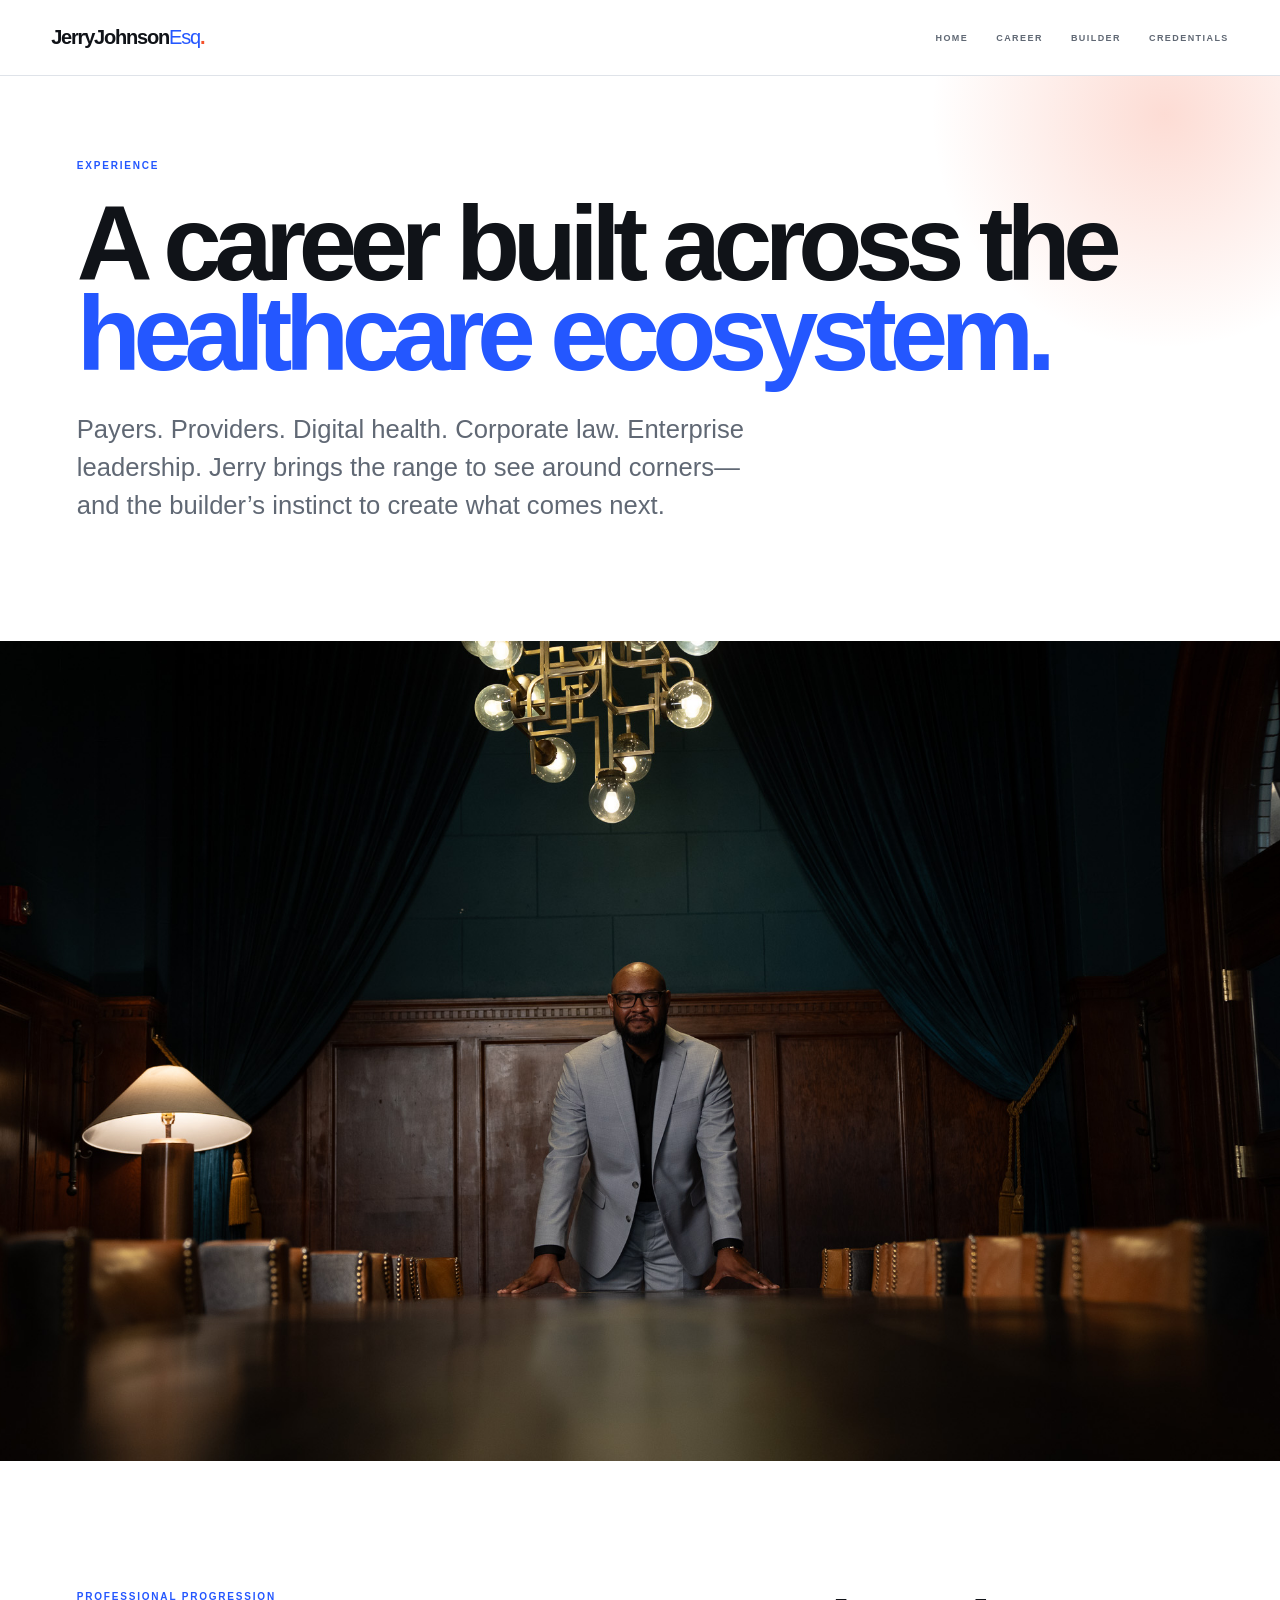
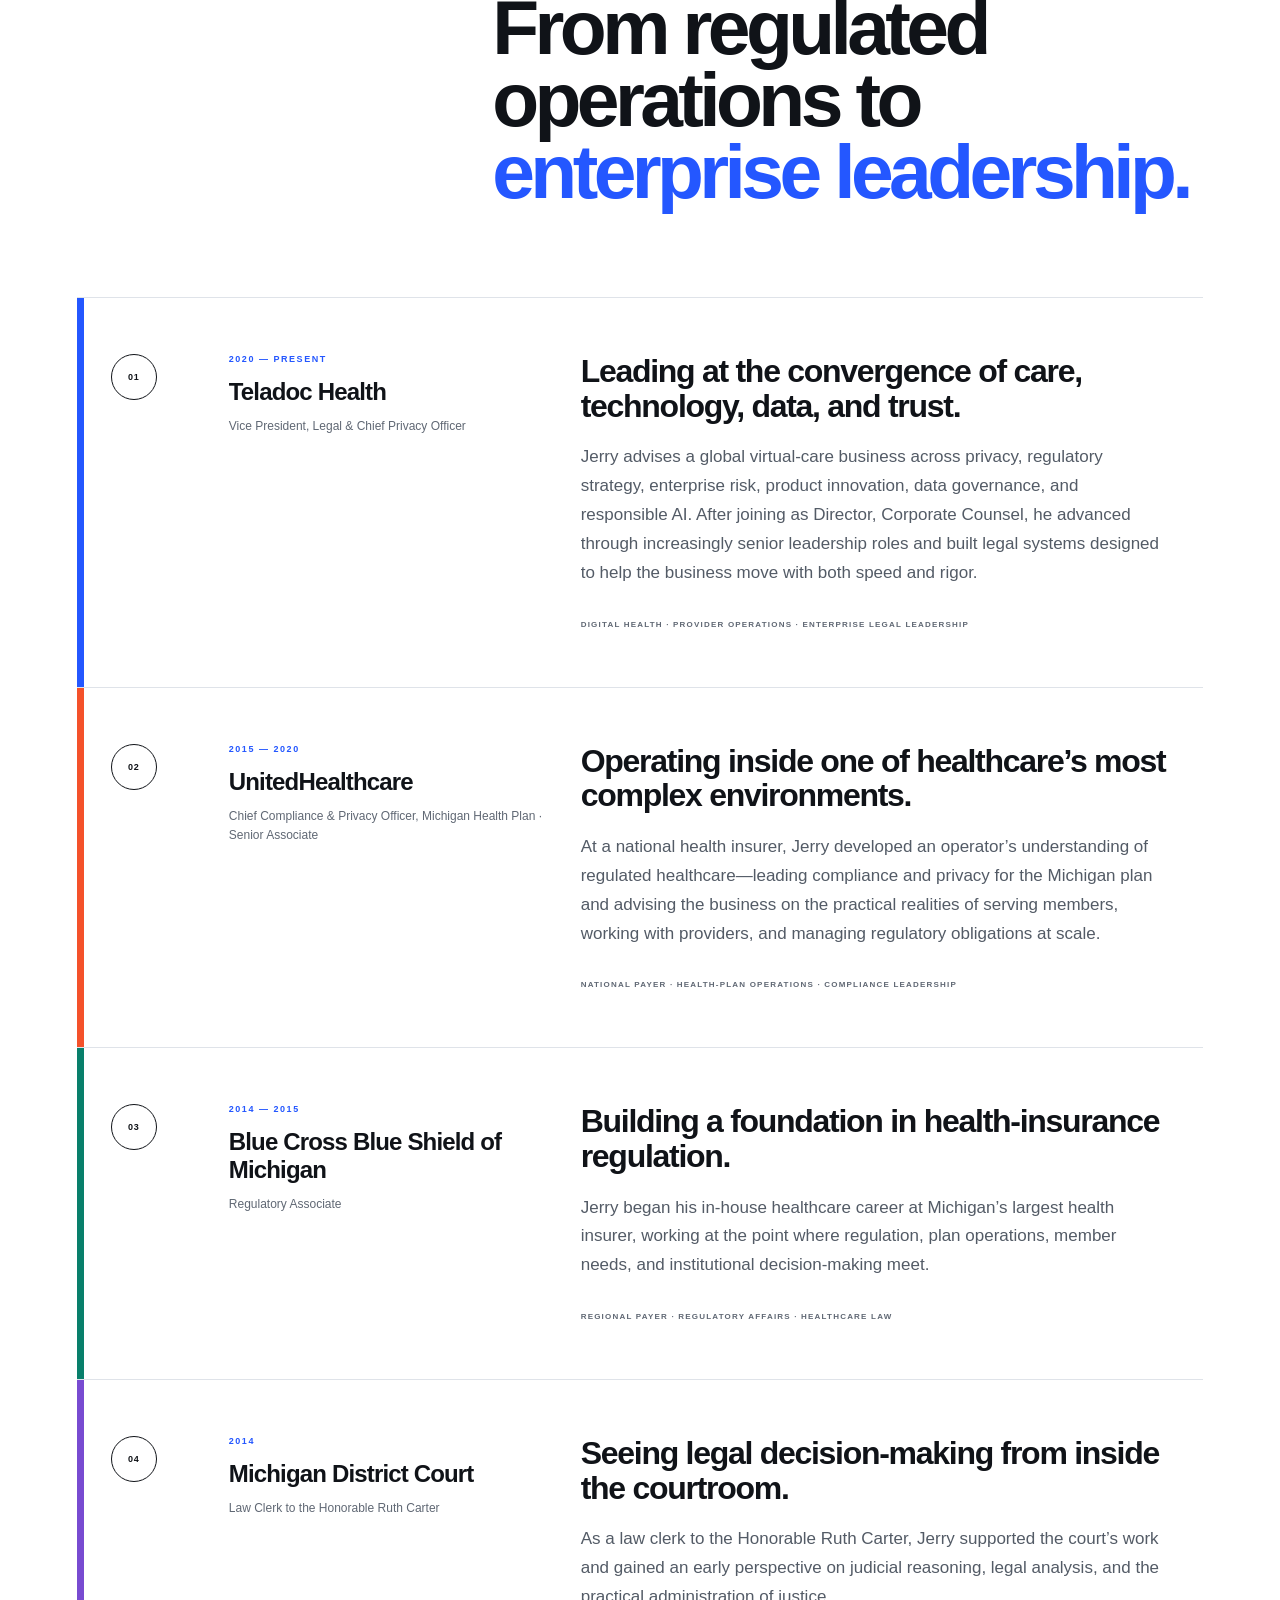
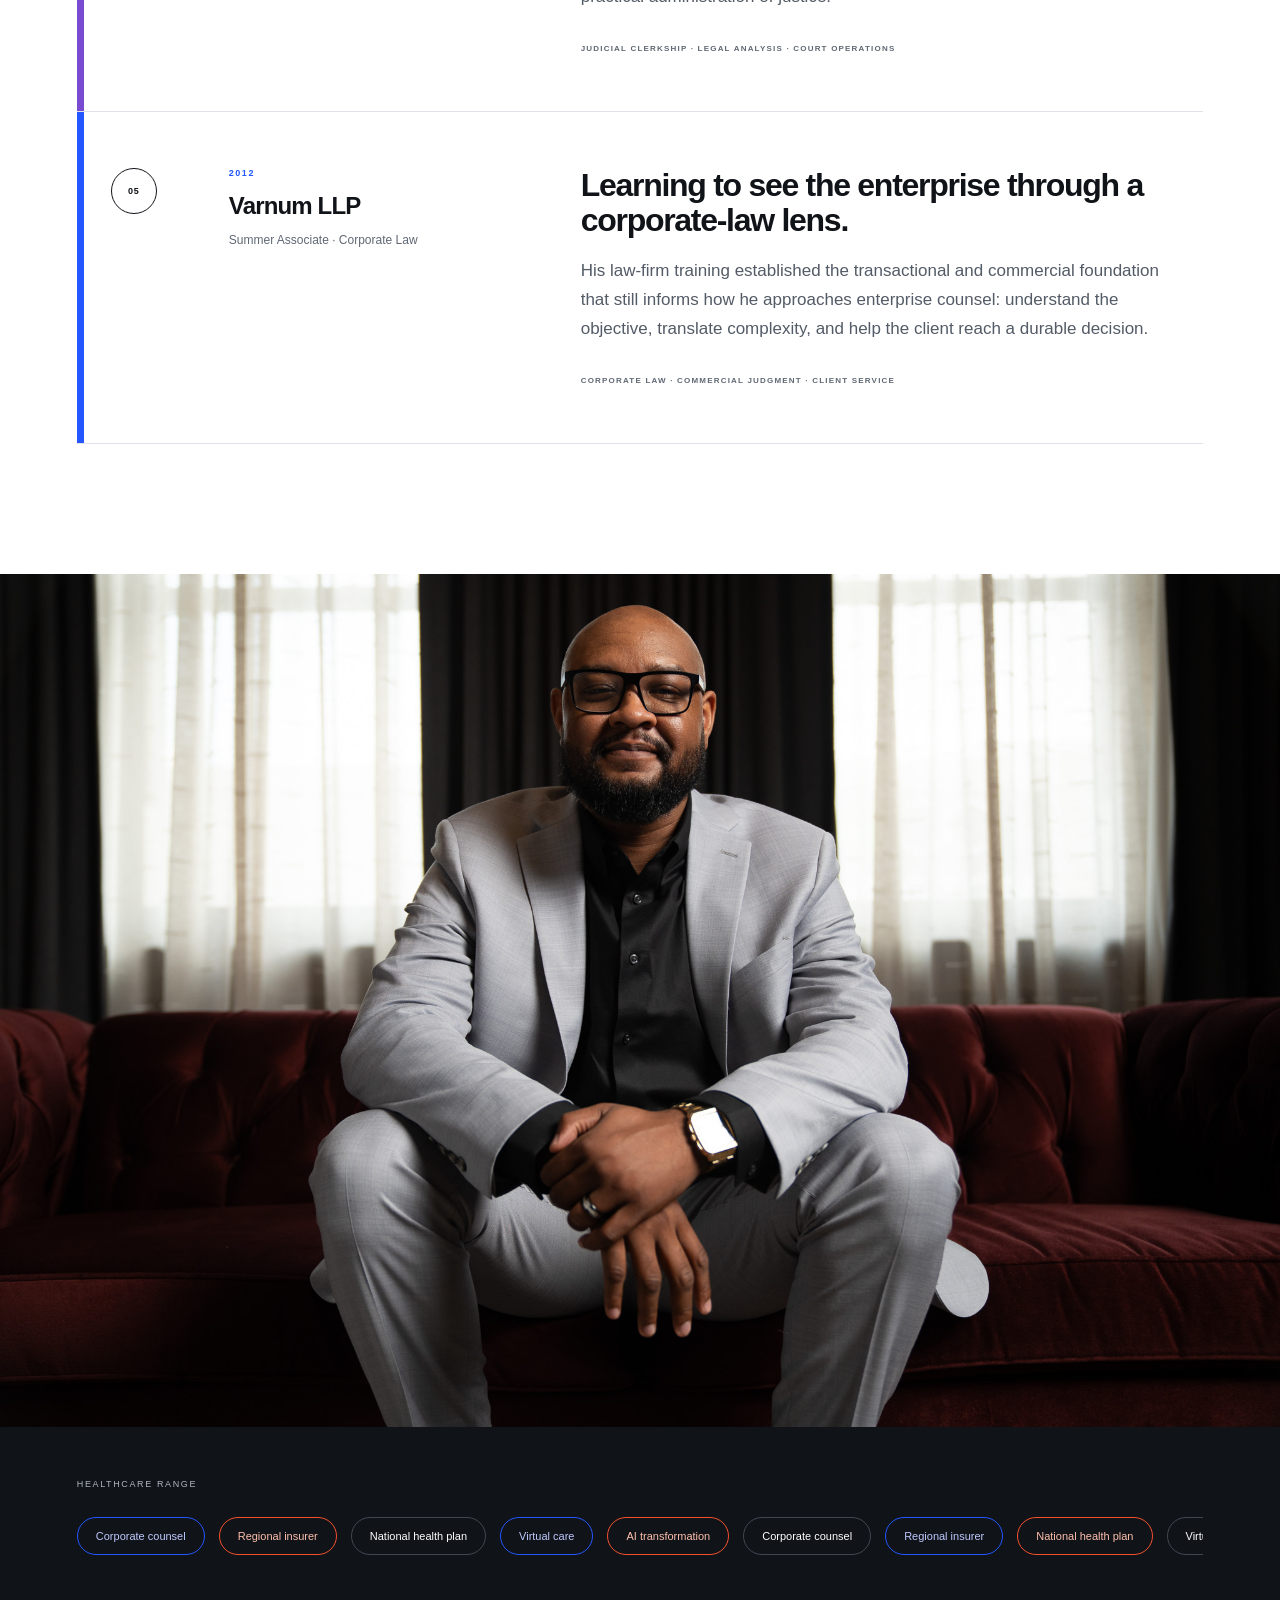
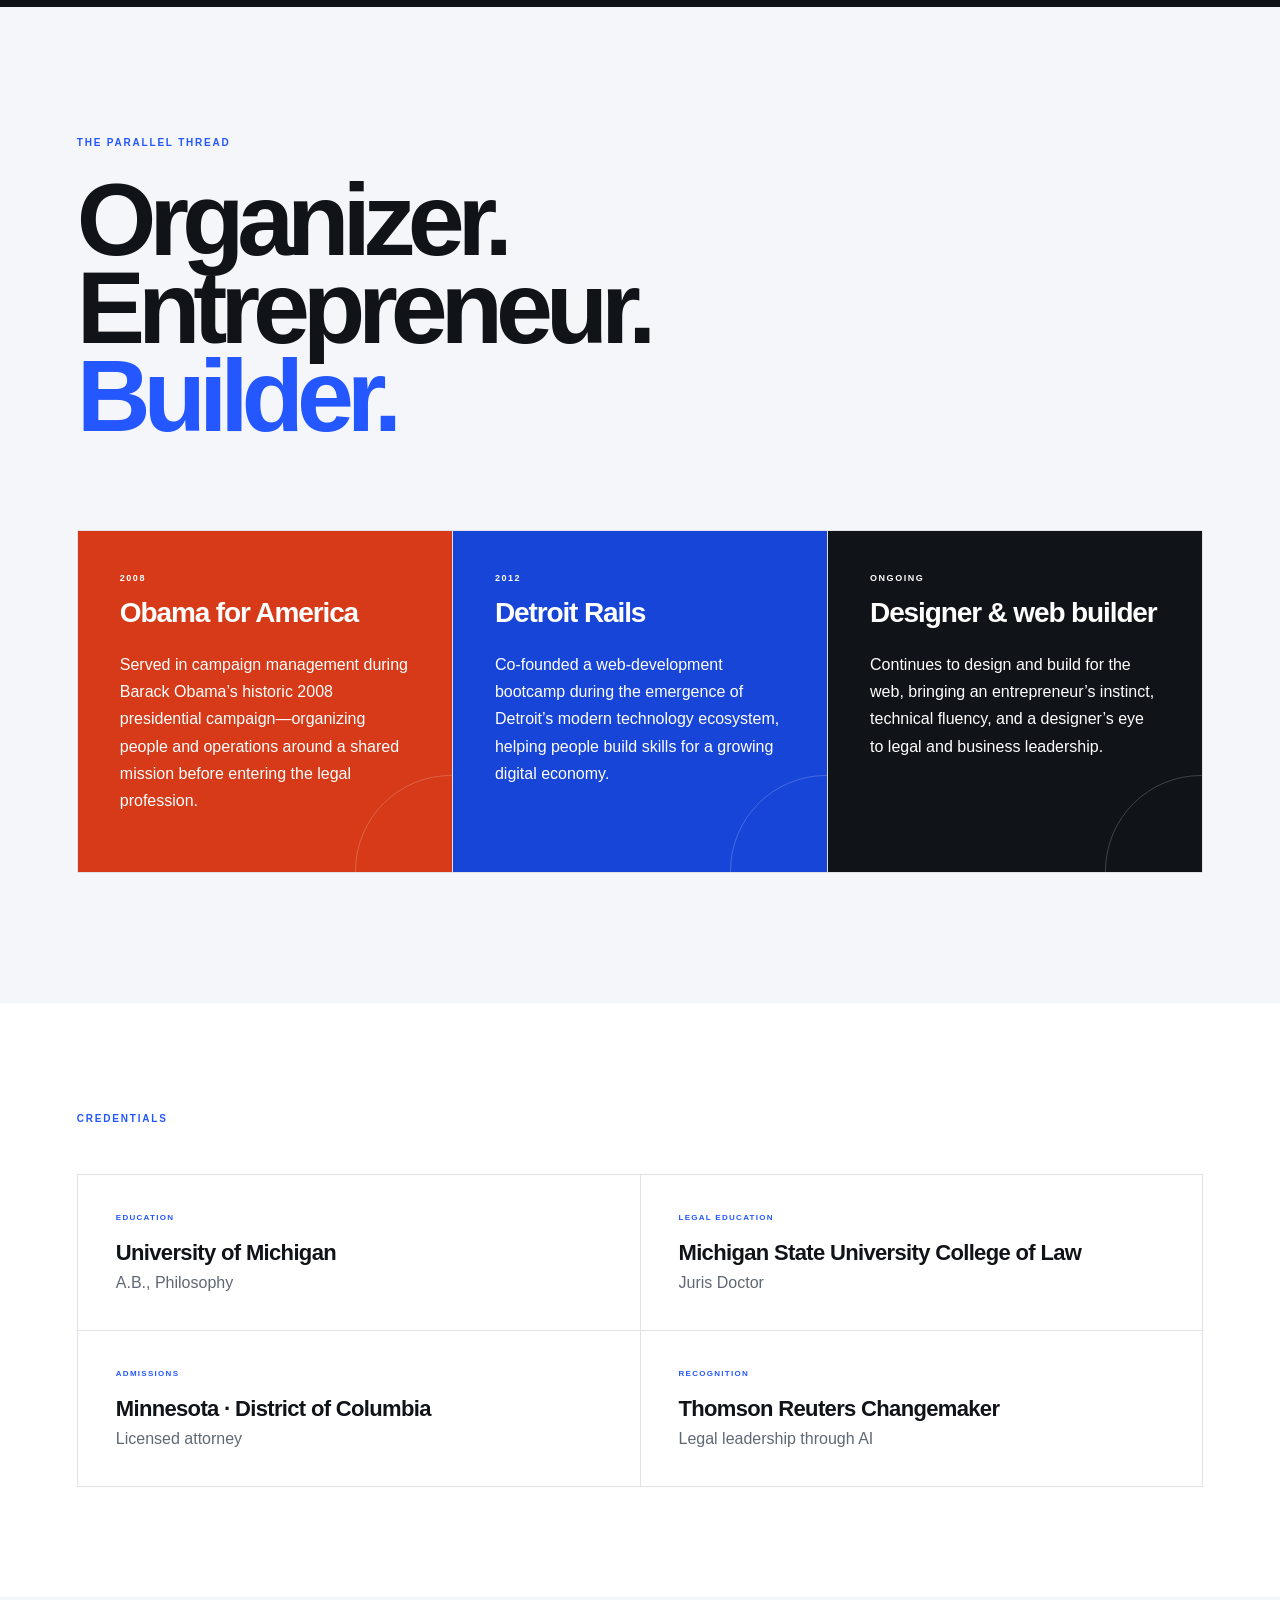
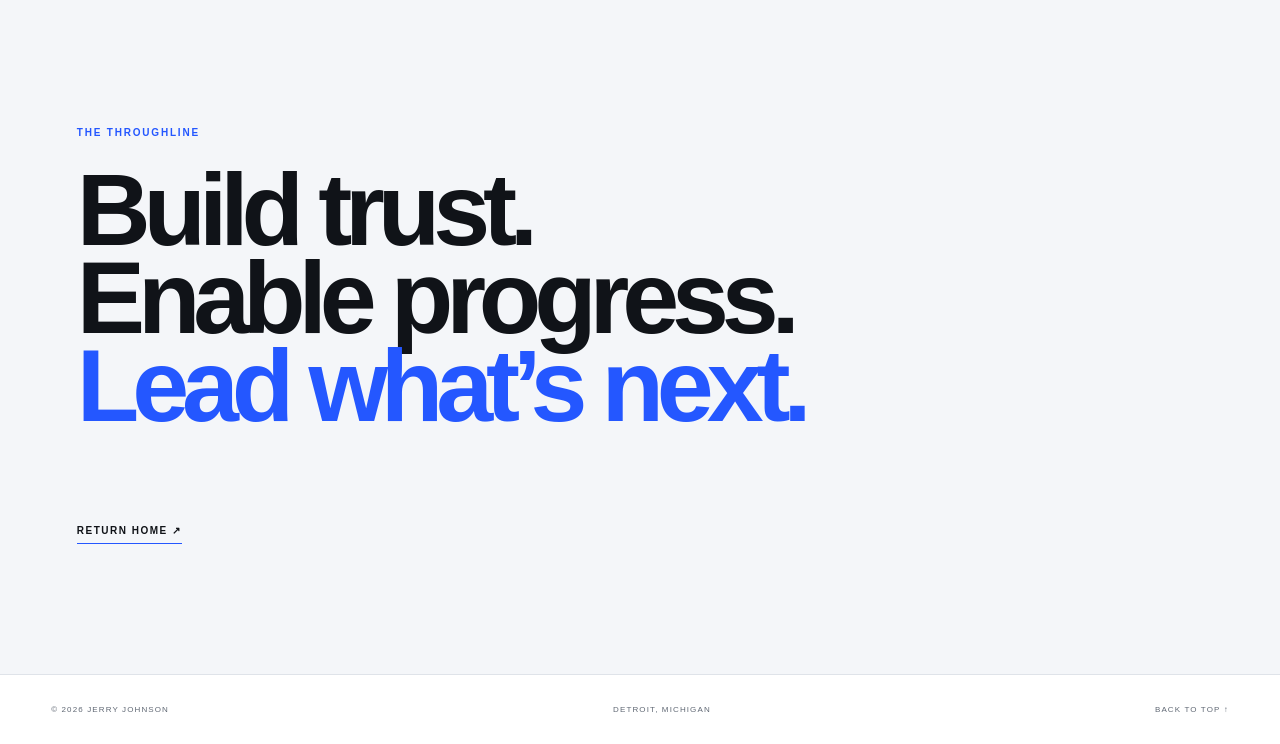
==== commit 51290c2e: "Add Michigan District Court clerkship to experience" ====
--- a/experience/index.html
+++ b/experience/index.html
@@ -6,7 +6,8 @@
 <div class="reveal timeline-reveal"><article class="timeline-item tone-1"><div class="timeline-marker"><span>01</span></div><div class="timeline-meta"><p>2020 — Present</p><h3>Teladoc Health</h3><span>Vice President, Legal & Chief Privacy Officer</span></div><div class="timeline-story"><h4>Leading at the convergence of care, technology, data, and trust.</h4><p>Jerry advises a global virtual-care business across privacy, regulatory strategy, enterprise risk, product innovation, data governance, and responsible AI. After joining as Director, Corporate Counsel, he advanced through increasingly senior leadership roles and built legal systems designed to help the business move with both speed and rigor.</p><small>Digital health · Provider operations · Enterprise legal leadership</small></div></article></div>
 <div class="reveal timeline-reveal"><article class="timeline-item tone-2"><div class="timeline-marker"><span>02</span></div><div class="timeline-meta"><p>2015 — 2020</p><h3>UnitedHealthcare</h3><span>Chief Compliance & Privacy Officer, Michigan Health Plan · Senior Associate</span></div><div class="timeline-story"><h4>Operating inside one of healthcare’s most complex environments.</h4><p>At a national health insurer, Jerry developed an operator’s understanding of regulated healthcare—leading compliance and privacy for the Michigan plan and advising the business on the practical realities of serving members, working with providers, and managing regulatory obligations at scale.</p><small>National payer · Health-plan operations · Compliance leadership</small></div></article></div>
 <div class="reveal timeline-reveal"><article class="timeline-item tone-3"><div class="timeline-marker"><span>03</span></div><div class="timeline-meta"><p>2014 — 2015</p><h3>Blue Cross Blue Shield of Michigan</h3><span>Regulatory Associate</span></div><div class="timeline-story"><h4>Building a foundation in health-insurance regulation.</h4><p>Jerry began his in-house healthcare career at Michigan’s largest health insurer, working at the point where regulation, plan operations, member needs, and institutional decision-making meet.</p><small>Regional payer · Regulatory affairs · Healthcare law</small></div></article></div>
-<div class="reveal timeline-reveal"><article class="timeline-item tone-4"><div class="timeline-marker"><span>04</span></div><div class="timeline-meta"><p>2012</p><h3>Varnum LLP</h3><span>Summer Associate · Corporate Law</span></div><div class="timeline-story"><h4>Learning to see the enterprise through a corporate-law lens.</h4><p>His law-firm training established the transactional and commercial foundation that still informs how he approaches enterprise counsel: understand the objective, translate complexity, and help the client reach a durable decision.</p><small>Corporate law · Commercial judgment · Client service</small></div></article></div>
+<div class="reveal timeline-reveal"><article class="timeline-item tone-4"><div class="timeline-marker"><span>04</span></div><div class="timeline-meta"><p>2014</p><h3>Michigan District Court</h3><span>Law Clerk to the Honorable Ruth Carter</span></div><div class="timeline-story"><h4>Seeing legal decision-making from inside the courtroom.</h4><p>As a law clerk to the Honorable Ruth Carter, Jerry supported the court’s work and gained an early perspective on judicial reasoning, legal analysis, and the practical administration of justice.</p><small>Judicial clerkship · Legal analysis · Court operations</small></div></article></div>
+<div class="reveal timeline-reveal"><article class="timeline-item tone-1"><div class="timeline-marker"><span>05</span></div><div class="timeline-meta"><p>2012</p><h3>Varnum LLP</h3><span>Summer Associate · Corporate Law</span></div><div class="timeline-story"><h4>Learning to see the enterprise through a corporate-law lens.</h4><p>His law-firm training established the transactional and commercial foundation that still informs how he approaches enterprise counsel: understand the objective, translate complexity, and help the client reach a durable decision.</p><small>Corporate law · Commercial judgment · Client service</small></div></article></div>
 </div></section>
 <figure class="experience-interlude reveal-frame"><img src="/jerry-couch.jpeg" alt="Jerry Johnson seated in a modern Detroit interior"></figure>
 <section class="range-band" aria-label="Healthcare experience range"><p>Healthcare range</p><div class="range-track"><div><span>Corporate counsel</span><span>Regional insurer</span><span>National health plan</span><span>Virtual care</span><span>AI transformation</span><span>Corporate counsel</span><span>Regional insurer</span><span>National health plan</span><span>Virtual care</span><span>AI transformation</span></div></div></section>
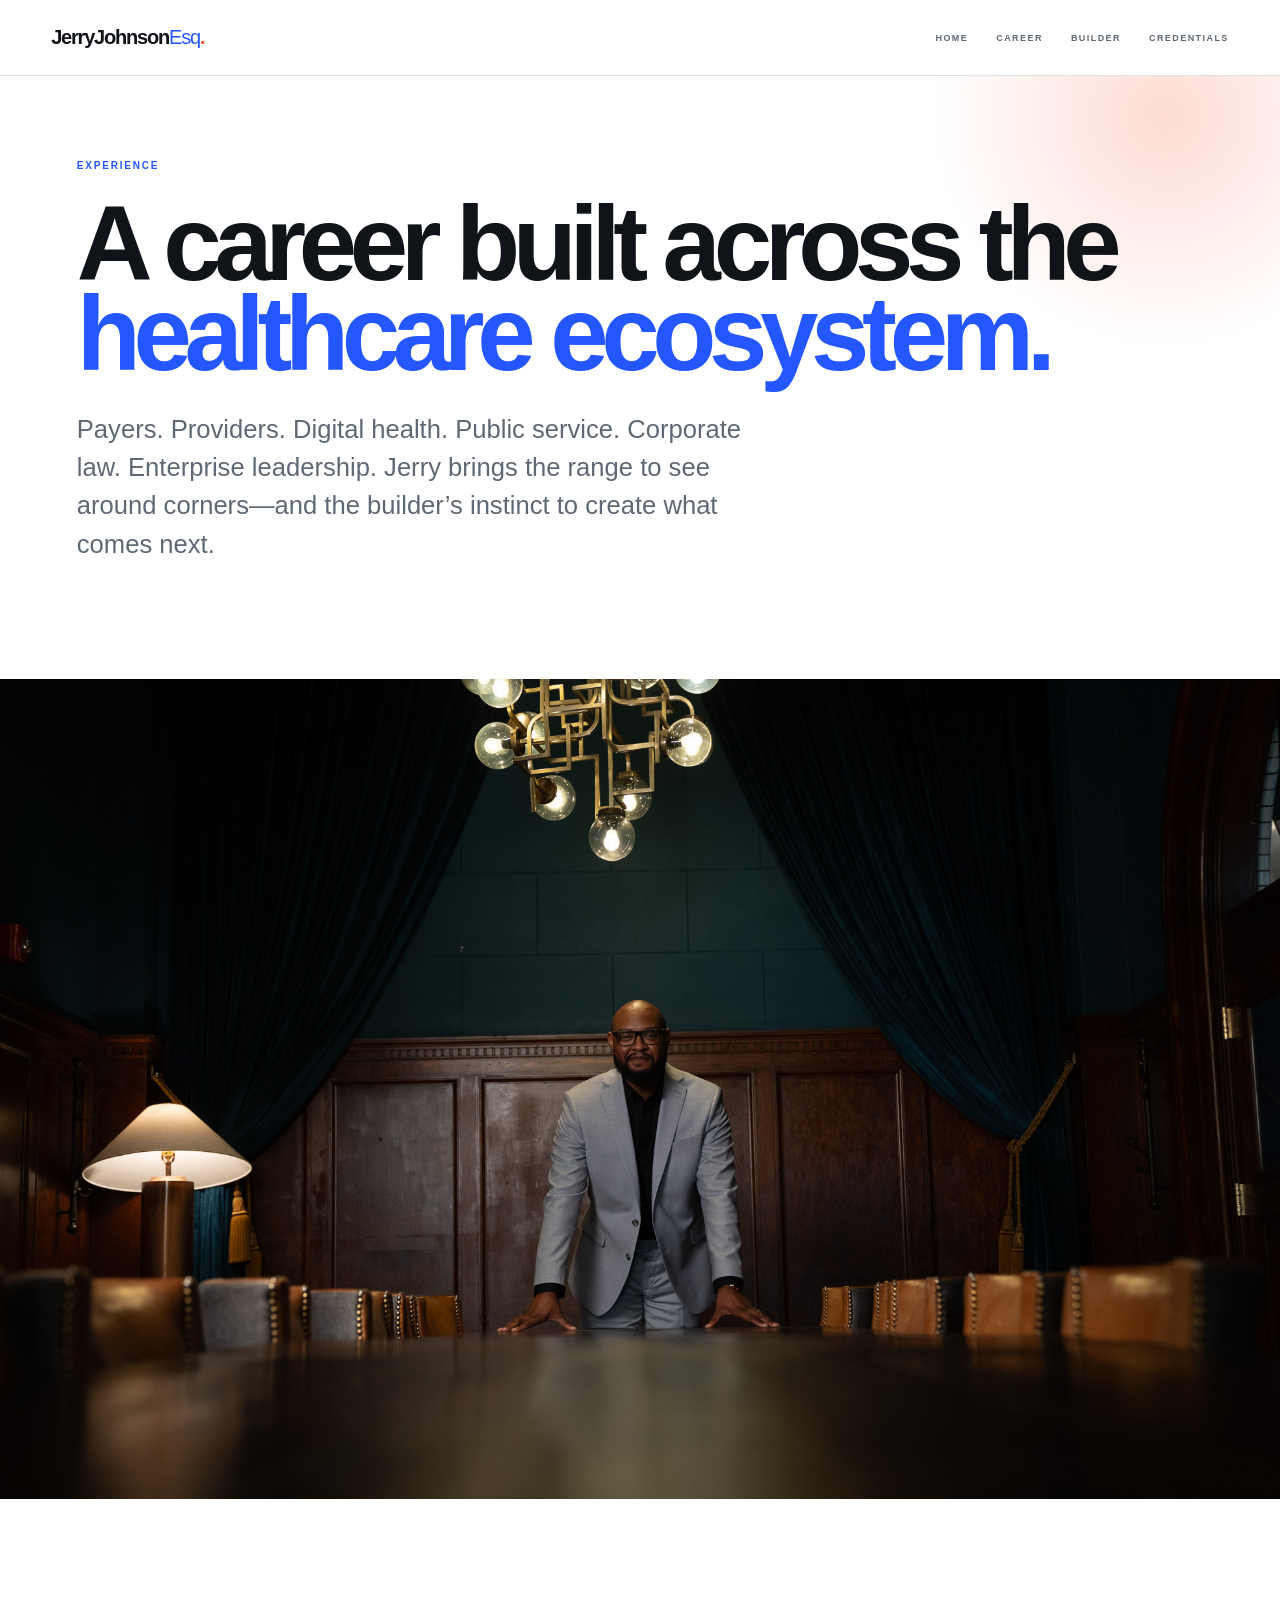
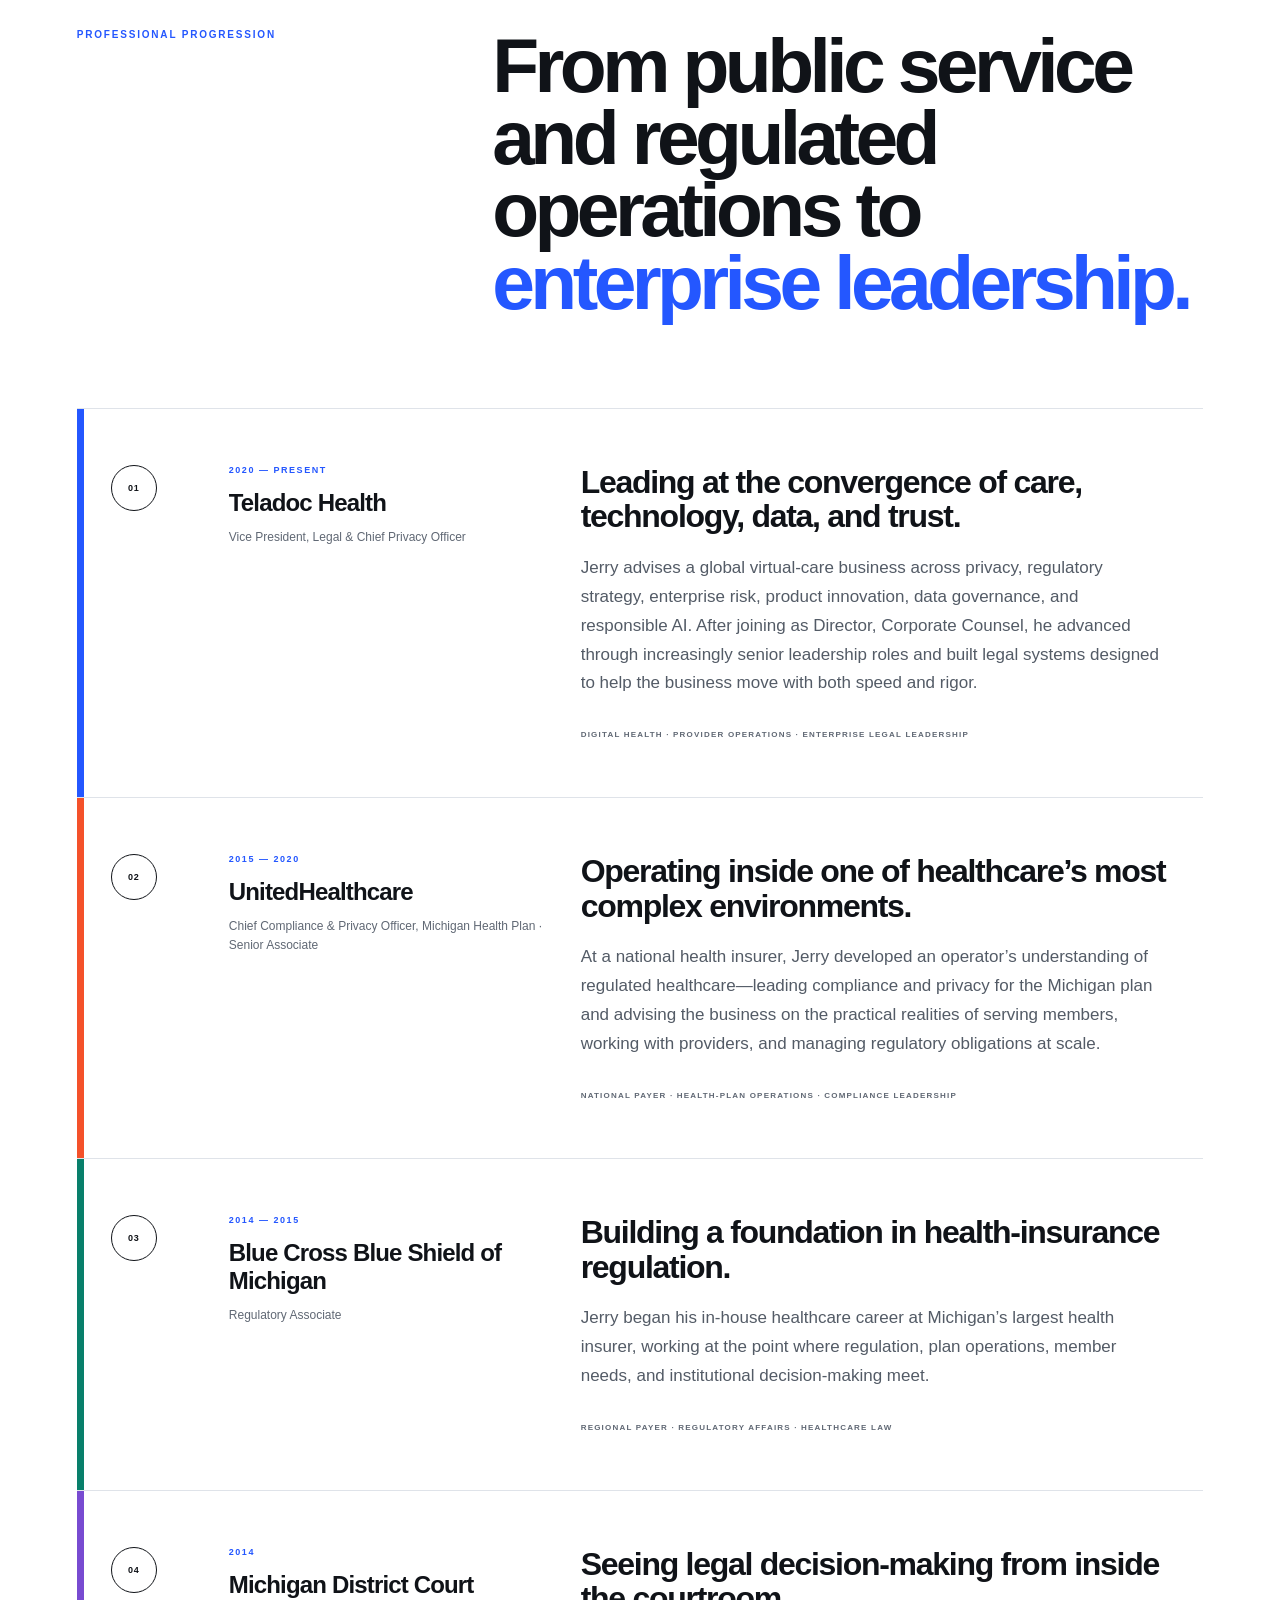
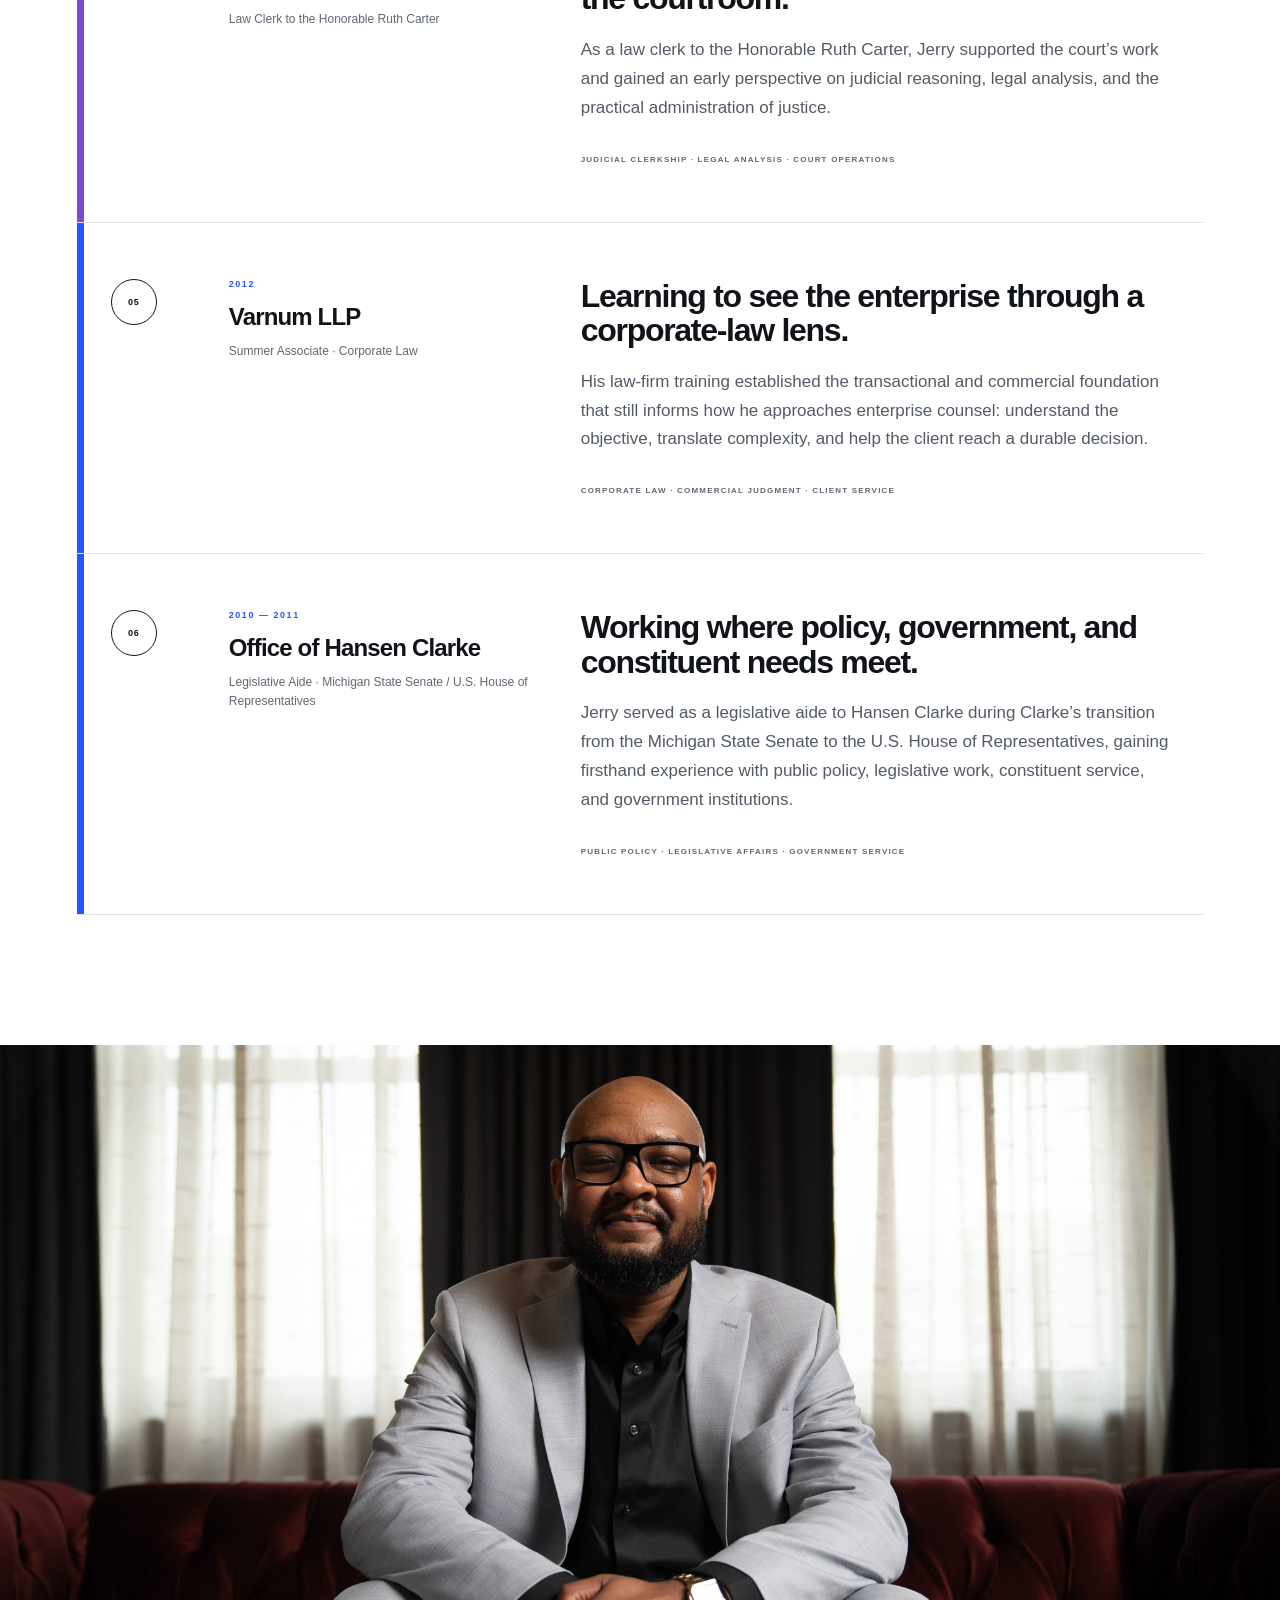
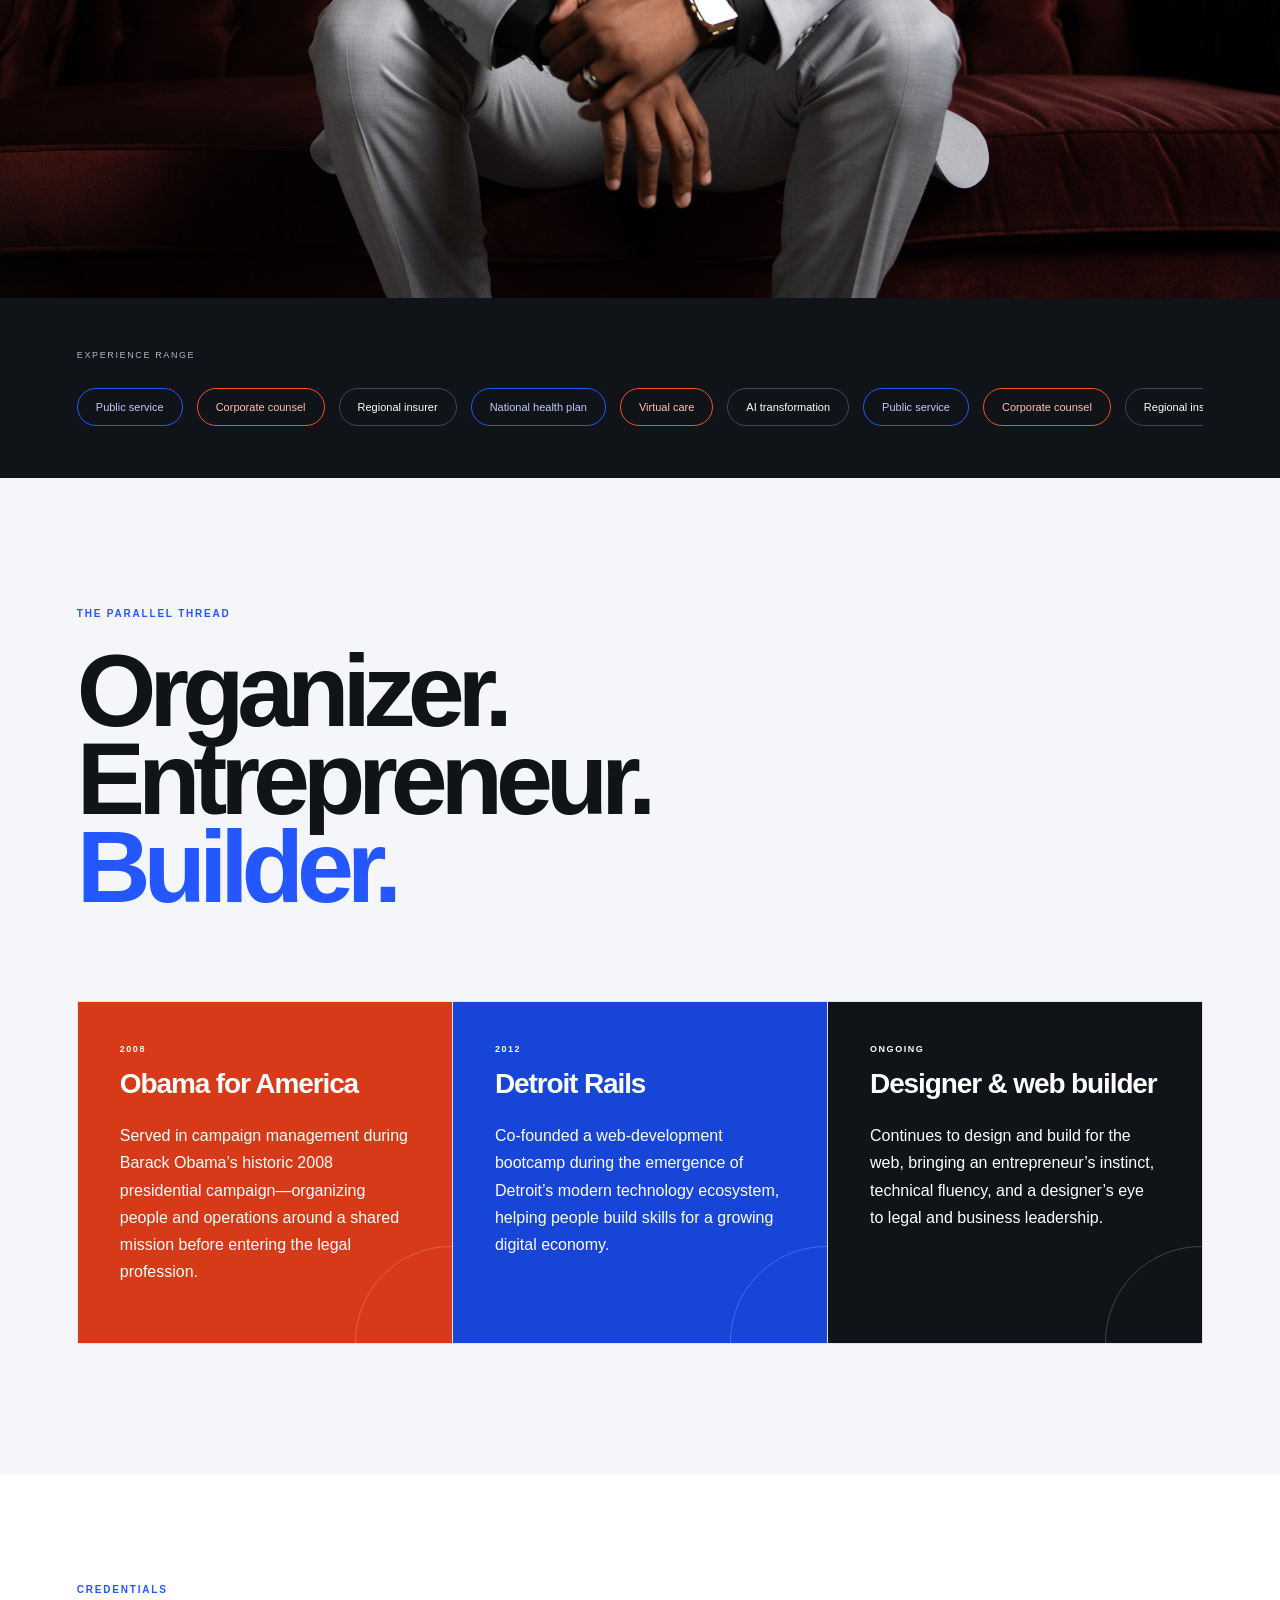
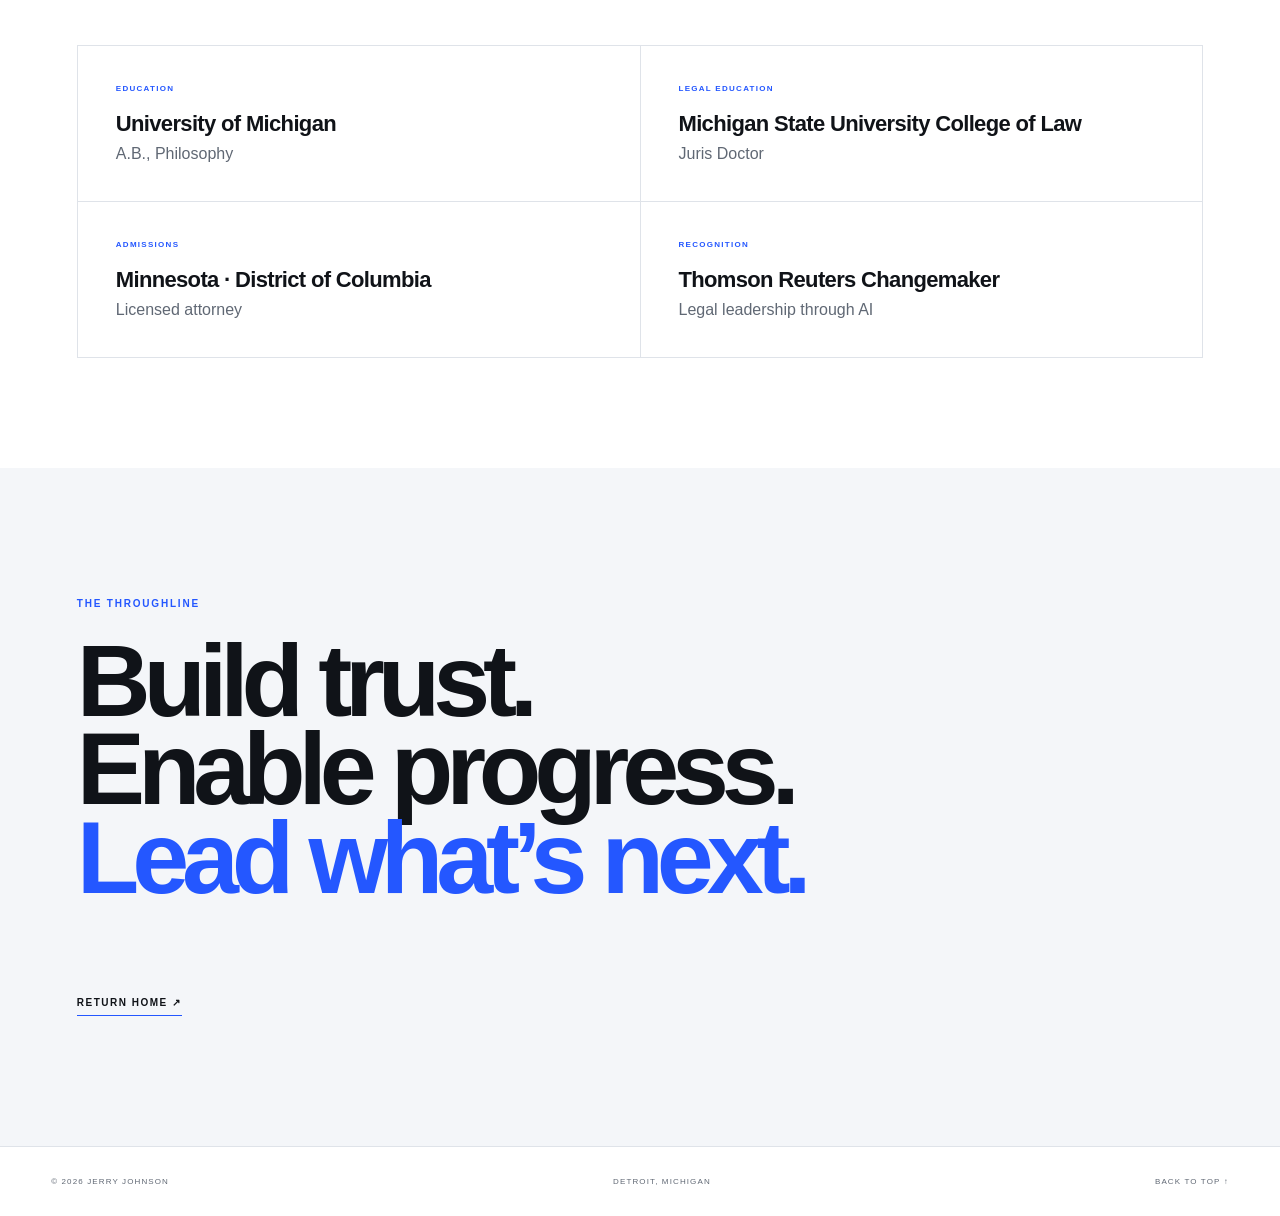
==== commit 780b6e9b: "Add Hansen Clarke legislative aide experience" ====
--- a/experience/index.html
+++ b/experience/index.html
@@ -1,16 +1,17 @@
 <!doctype html><html lang="en"><head><meta charset="utf-8"><meta name="viewport" content="width=device-width,initial-scale=1"><title>Experience | JerryJohnsonEsq</title><meta name="description" content="Jerry Johnson's professional experience across healthcare, law, technology, privacy and AI."><link rel="icon" href="https://jerry-johnson-legal.jerry-avila-johnson.chatgpt.site/favicon.svg"><link rel="stylesheet" href="/style.css"><style>@media(min-width:821px){.experience-interlude{height:auto;overflow:hidden;background:var(--ink)}.experience-interlude img{width:100%;height:auto;object-fit:contain;object-position:center;transform:none;animation:none}.experience-interlude:hover img{transform:none}}</style></head><body><main id="top">
 <header class="site-header"><a href="/" aria-label="Jerry Johnson Esq home"><span class="mark" aria-label="Jerry Johnson Esq"><b>JerryJohnson</b><i>Esq</i><span>.</span></span></a><nav class="desktop-nav" aria-label="Primary navigation"><a href="/">Home</a><a href="#career">Career</a><a href="#builder">Builder</a><a href="#credentials">Credentials</a></nav><button class="menu-toggle" type="button" aria-label="Open menu" aria-expanded="false"><span></span><span></span></button><div class="mobile-menu" aria-hidden="true" inert><nav aria-label="Mobile navigation"><a href="/"><span>01</span>Home</a><a href="#career"><span>02</span>Career</a><a href="#builder"><span>03</span>Builder</a><a href="#credentials"><span>04</span>Credentials</a></nav><p>Lawyer · Technologist · Builder</p></div></header>
-<section class="experience-intro experience-color-wash"><p class="eyebrow">Experience</p><h1>A career built across the <span>healthcare ecosystem.</span></h1><p class="lede">Payers. Providers. Digital health. Corporate law. Enterprise leadership. Jerry brings the range to see around corners—and the builder’s instinct to create what comes next.</p></section>
+<section class="experience-intro experience-color-wash"><p class="eyebrow">Experience</p><h1>A career built across the <span>healthcare ecosystem.</span></h1><p class="lede">Payers. Providers. Digital health. Public service. Corporate law. Enterprise leadership. Jerry brings the range to see around corners—and the builder’s instinct to create what comes next.</p></section>
 <figure class="experience-hero experience-photo-motion"><img src="/jerry-boardroom.jpeg" alt="Jerry Johnson standing at the head of a boardroom table"></figure>
-<section class="career-section" id="career"><div class="career-heading"><p class="section-label">Professional progression</p><h2>From regulated operations to <span>enterprise leadership.</span></h2></div><div class="timeline">
+<section class="career-section" id="career"><div class="career-heading"><p class="section-label">Professional progression</p><h2>From public service and regulated operations to <span>enterprise leadership.</span></h2></div><div class="timeline">
 <div class="reveal timeline-reveal"><article class="timeline-item tone-1"><div class="timeline-marker"><span>01</span></div><div class="timeline-meta"><p>2020 — Present</p><h3>Teladoc Health</h3><span>Vice President, Legal & Chief Privacy Officer</span></div><div class="timeline-story"><h4>Leading at the convergence of care, technology, data, and trust.</h4><p>Jerry advises a global virtual-care business across privacy, regulatory strategy, enterprise risk, product innovation, data governance, and responsible AI. After joining as Director, Corporate Counsel, he advanced through increasingly senior leadership roles and built legal systems designed to help the business move with both speed and rigor.</p><small>Digital health · Provider operations · Enterprise legal leadership</small></div></article></div>
 <div class="reveal timeline-reveal"><article class="timeline-item tone-2"><div class="timeline-marker"><span>02</span></div><div class="timeline-meta"><p>2015 — 2020</p><h3>UnitedHealthcare</h3><span>Chief Compliance & Privacy Officer, Michigan Health Plan · Senior Associate</span></div><div class="timeline-story"><h4>Operating inside one of healthcare’s most complex environments.</h4><p>At a national health insurer, Jerry developed an operator’s understanding of regulated healthcare—leading compliance and privacy for the Michigan plan and advising the business on the practical realities of serving members, working with providers, and managing regulatory obligations at scale.</p><small>National payer · Health-plan operations · Compliance leadership</small></div></article></div>
 <div class="reveal timeline-reveal"><article class="timeline-item tone-3"><div class="timeline-marker"><span>03</span></div><div class="timeline-meta"><p>2014 — 2015</p><h3>Blue Cross Blue Shield of Michigan</h3><span>Regulatory Associate</span></div><div class="timeline-story"><h4>Building a foundation in health-insurance regulation.</h4><p>Jerry began his in-house healthcare career at Michigan’s largest health insurer, working at the point where regulation, plan operations, member needs, and institutional decision-making meet.</p><small>Regional payer · Regulatory affairs · Healthcare law</small></div></article></div>
 <div class="reveal timeline-reveal"><article class="timeline-item tone-4"><div class="timeline-marker"><span>04</span></div><div class="timeline-meta"><p>2014</p><h3>Michigan District Court</h3><span>Law Clerk to the Honorable Ruth Carter</span></div><div class="timeline-story"><h4>Seeing legal decision-making from inside the courtroom.</h4><p>As a law clerk to the Honorable Ruth Carter, Jerry supported the court’s work and gained an early perspective on judicial reasoning, legal analysis, and the practical administration of justice.</p><small>Judicial clerkship · Legal analysis · Court operations</small></div></article></div>
 <div class="reveal timeline-reveal"><article class="timeline-item tone-1"><div class="timeline-marker"><span>05</span></div><div class="timeline-meta"><p>2012</p><h3>Varnum LLP</h3><span>Summer Associate · Corporate Law</span></div><div class="timeline-story"><h4>Learning to see the enterprise through a corporate-law lens.</h4><p>His law-firm training established the transactional and commercial foundation that still informs how he approaches enterprise counsel: understand the objective, translate complexity, and help the client reach a durable decision.</p><small>Corporate law · Commercial judgment · Client service</small></div></article></div>
+<div class="reveal timeline-reveal"><article class="timeline-item tone-2"><div class="timeline-marker"><span>06</span></div><div class="timeline-meta"><p>2010 — 2011</p><h3>Office of Hansen Clarke</h3><span>Legislative Aide · Michigan State Senate / U.S. House of Representatives</span></div><div class="timeline-story"><h4>Working where policy, government, and constituent needs meet.</h4><p>Jerry served as a legislative aide to Hansen Clarke during Clarke’s transition from the Michigan State Senate to the U.S. House of Representatives, gaining firsthand experience with public policy, legislative work, constituent service, and government institutions.</p><small>Public policy · Legislative affairs · Government service</small></div></article></div>
 </div></section>
 <figure class="experience-interlude reveal-frame"><img src="/jerry-couch.jpeg" alt="Jerry Johnson seated in a modern Detroit interior"></figure>
-<section class="range-band" aria-label="Healthcare experience range"><p>Healthcare range</p><div class="range-track"><div><span>Corporate counsel</span><span>Regional insurer</span><span>National health plan</span><span>Virtual care</span><span>AI transformation</span><span>Corporate counsel</span><span>Regional insurer</span><span>National health plan</span><span>Virtual care</span><span>AI transformation</span></div></div></section>
+<section class="range-band" aria-label="Experience range"><p>Experience range</p><div class="range-track"><div><span>Public service</span><span>Corporate counsel</span><span>Regional insurer</span><span>National health plan</span><span>Virtual care</span><span>AI transformation</span><span>Public service</span><span>Corporate counsel</span><span>Regional insurer</span><span>National health plan</span><span>Virtual care</span><span>AI transformation</span></div></div></section>
 <section class="builder-section" id="builder"><p class="section-label">The parallel thread</p><h2>Organizer.<br>Entrepreneur.<br><span>Builder.</span></h2><div class="builder-grid"><article class="builder-card orange-card"><p class="builder-year">2008</p><h3>Obama for America</h3><p>Served in campaign management during Barack Obama’s historic 2008 presidential campaign—organizing people and operations around a shared mission before entering the legal profession.</p></article><article class="builder-card blue-card"><p class="builder-year">2012</p><h3>Detroit Rails</h3><p>Co-founded a web-development bootcamp during the emergence of Detroit’s modern technology ecosystem, helping people build skills for a growing digital economy.</p></article><article class="builder-card ink-card"><p class="builder-year">Ongoing</p><h3>Designer & web builder</h3><p>Continues to design and build for the web, bringing an entrepreneur’s instinct, technical fluency, and a designer’s eye to legal and business leadership.</p></article></div></section>
 <section class="credentials-section" id="credentials"><p class="section-label">Credentials</p><div class="credentials-grid"><article><span>Education</span><strong>University of Michigan</strong><p>A.B., Philosophy</p></article><article><span>Legal education</span><strong>Michigan State University College of Law</strong><p>Juris Doctor</p></article><article><span>Admissions</span><strong>Minnesota · District of Columbia</strong><p>Licensed attorney</p></article><article><span>Recognition</span><strong>Thomson Reuters Changemaker</strong><p>Legal leadership through AI</p></article></div></section>
 <section class="experience-closing"><p class="section-label">The throughline</p><h2>Build trust.<br>Enable progress.<br><span>Lead what’s next.</span></h2><a href="/">Return home <span aria-hidden="true">↗</span></a></section><footer><span>© 2026 Jerry Johnson</span><span>Detroit, Michigan</span><a href="#top">Back to top ↑</a></footer></main><script src="/site.js"></script></body></html>
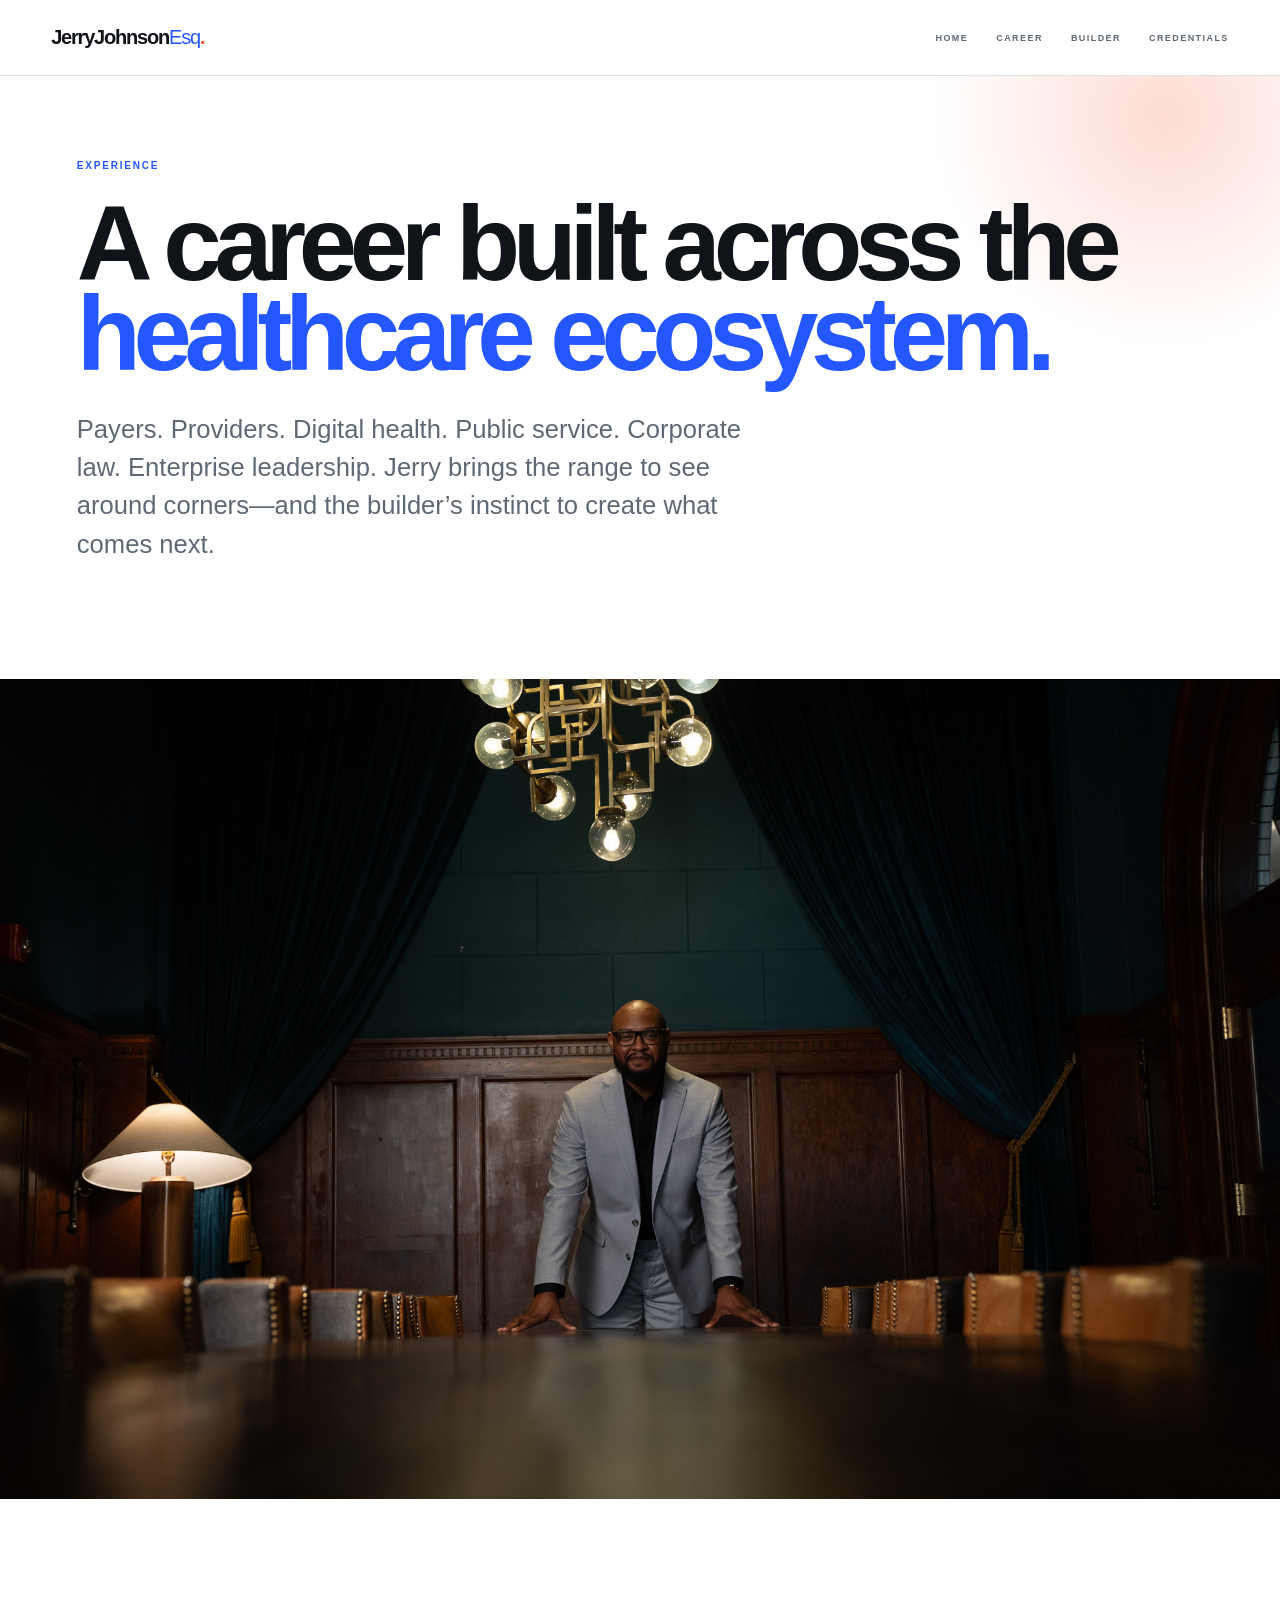
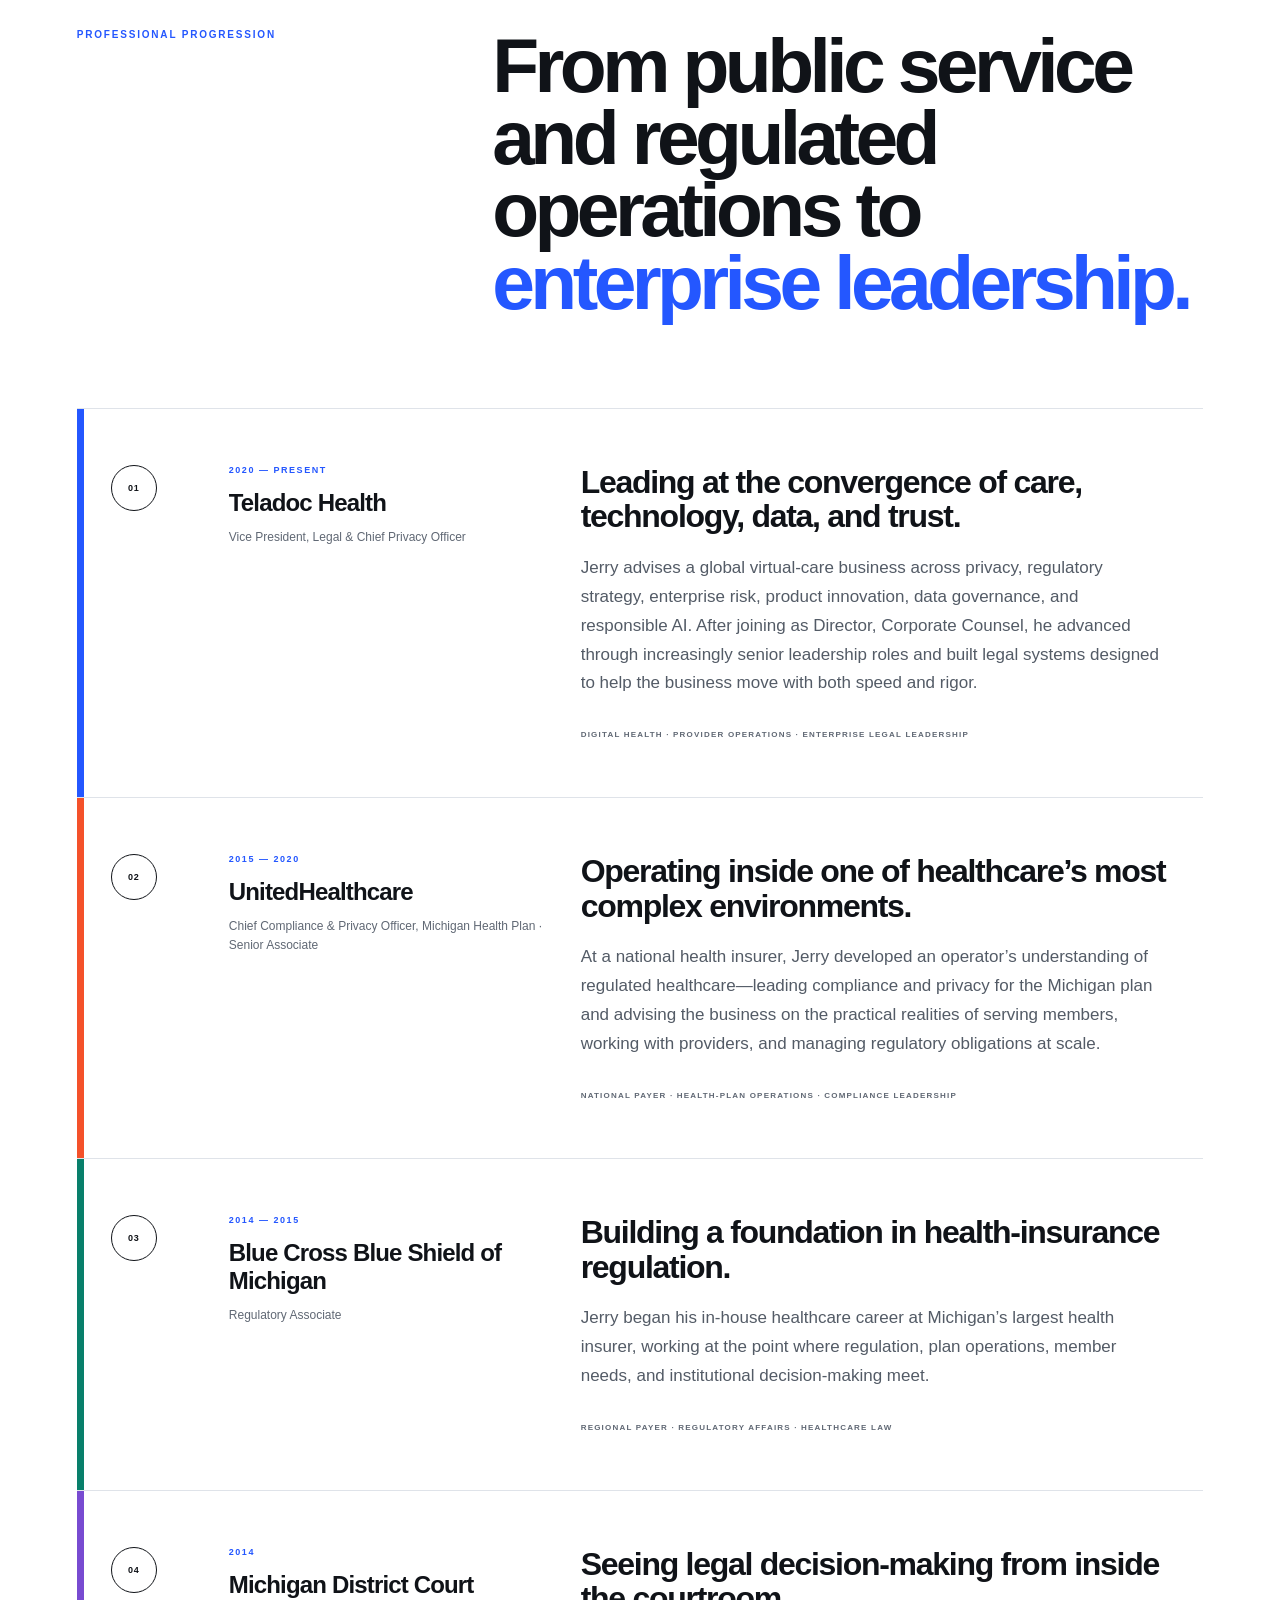
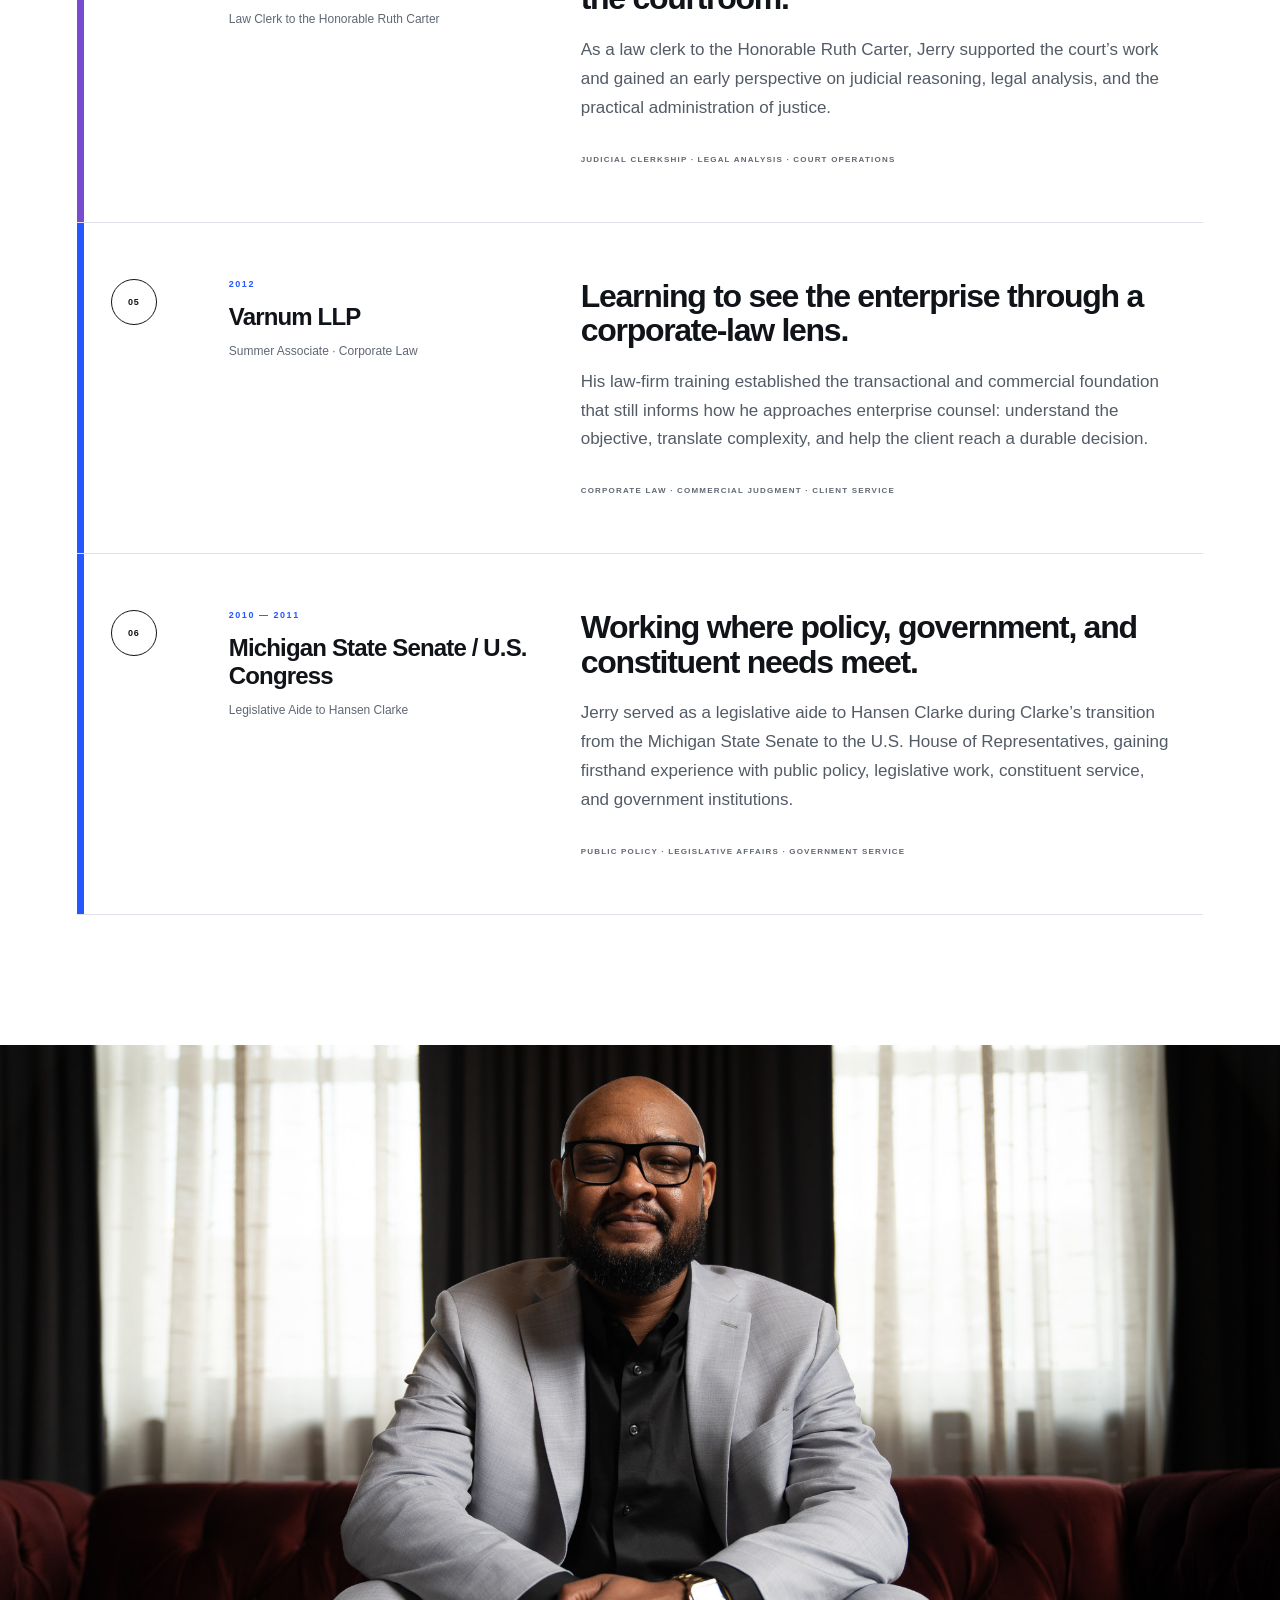
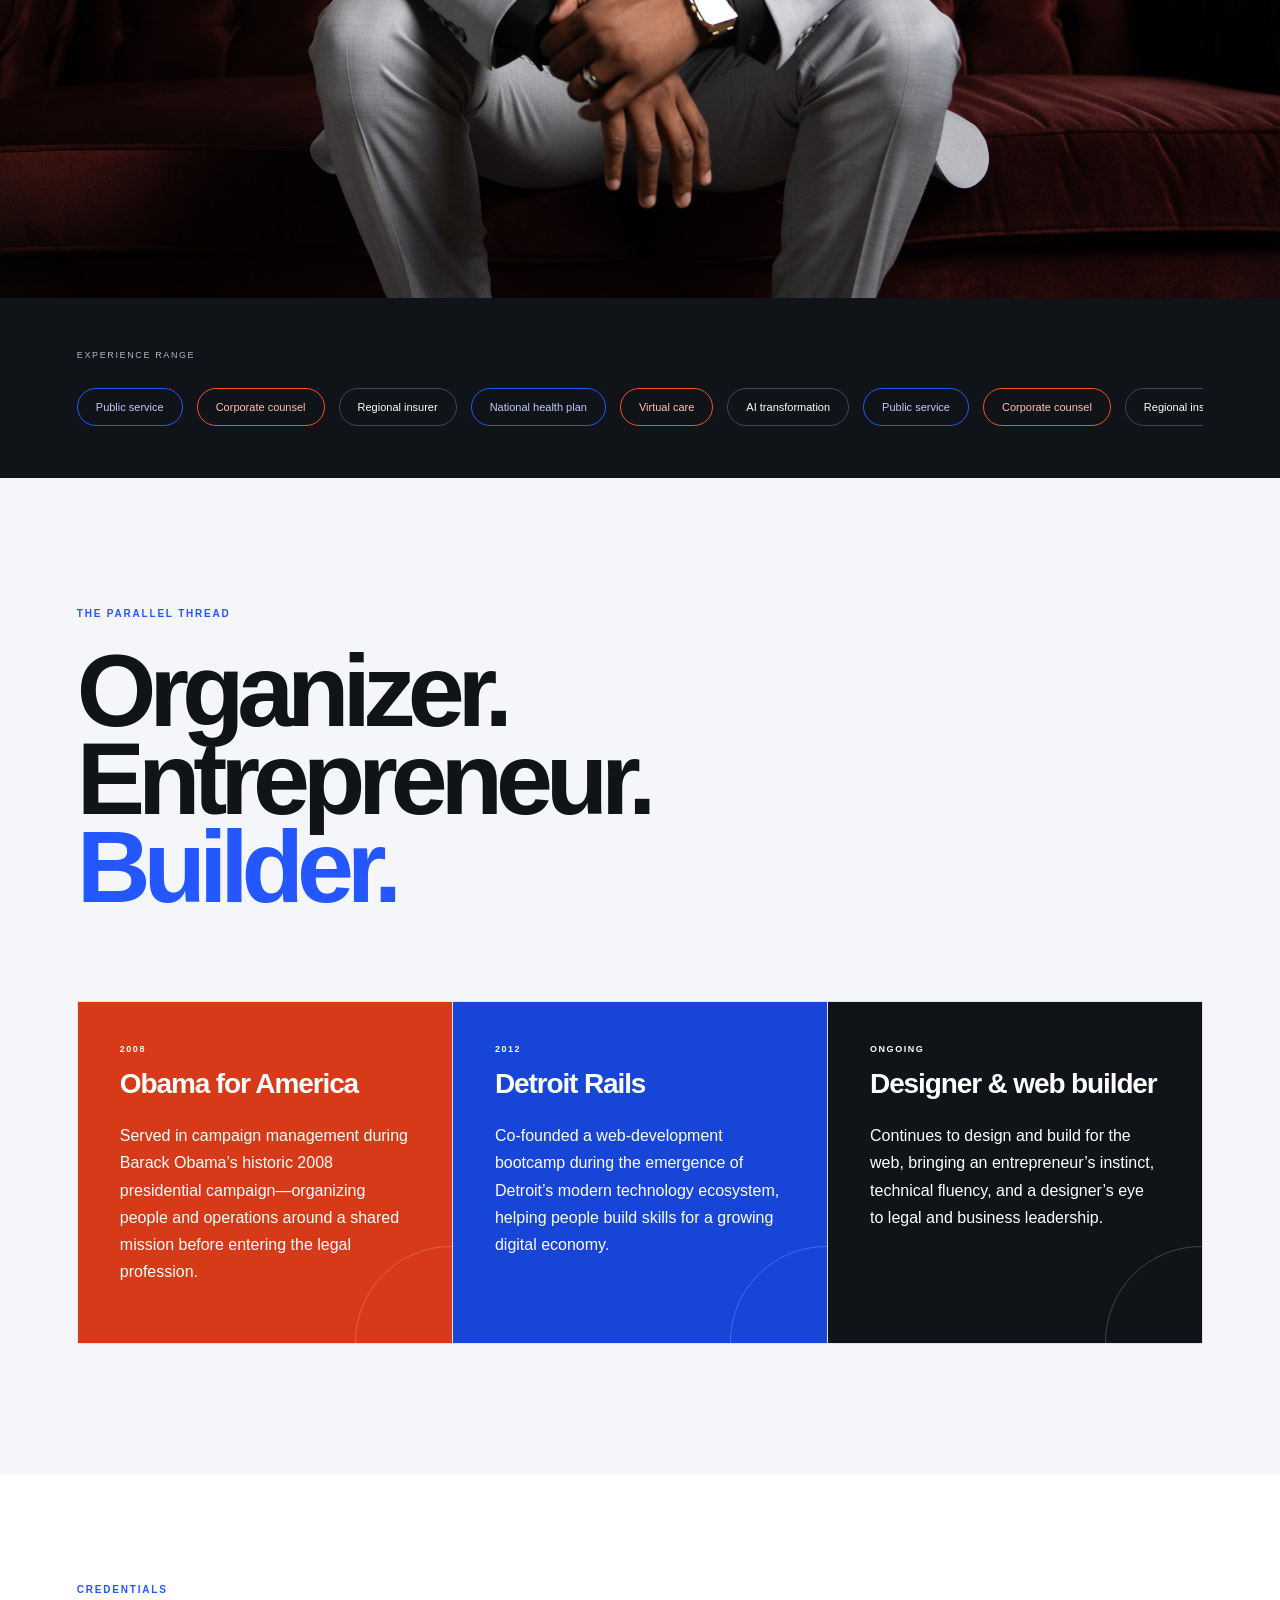
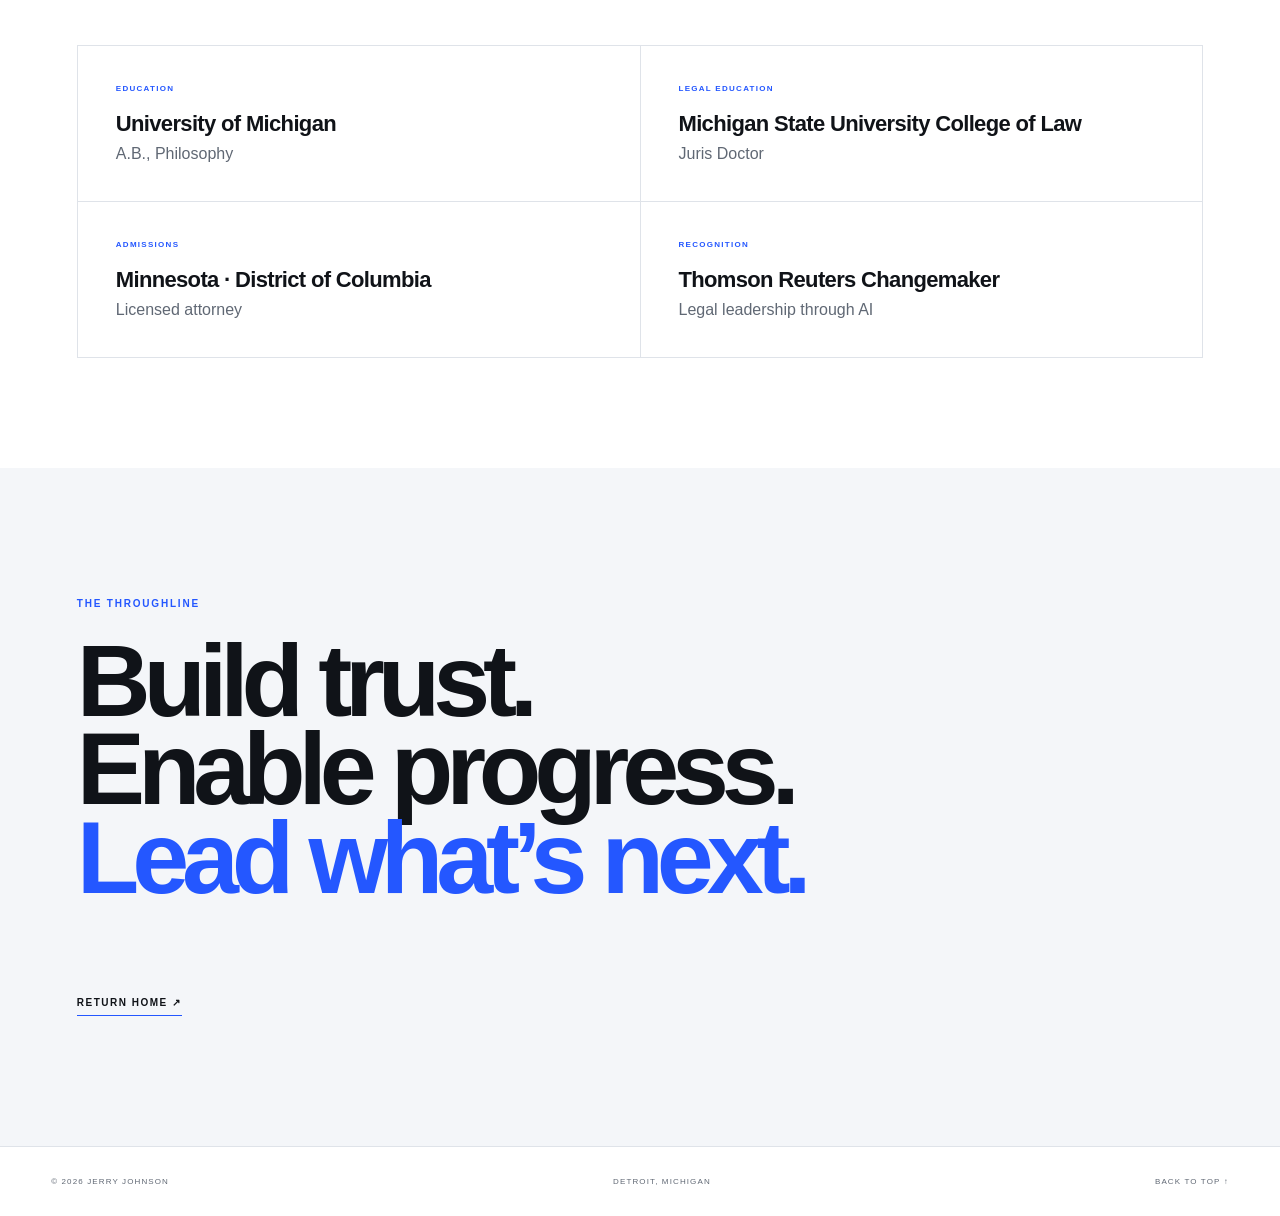
==== commit 1986cea9: "Rename legislative experience institutions" ====
--- a/experience/index.html
+++ b/experience/index.html
@@ -8,7 +8,7 @@
 <div class="reveal timeline-reveal"><article class="timeline-item tone-3"><div class="timeline-marker"><span>03</span></div><div class="timeline-meta"><p>2014 — 2015</p><h3>Blue Cross Blue Shield of Michigan</h3><span>Regulatory Associate</span></div><div class="timeline-story"><h4>Building a foundation in health-insurance regulation.</h4><p>Jerry began his in-house healthcare career at Michigan’s largest health insurer, working at the point where regulation, plan operations, member needs, and institutional decision-making meet.</p><small>Regional payer · Regulatory affairs · Healthcare law</small></div></article></div>
 <div class="reveal timeline-reveal"><article class="timeline-item tone-4"><div class="timeline-marker"><span>04</span></div><div class="timeline-meta"><p>2014</p><h3>Michigan District Court</h3><span>Law Clerk to the Honorable Ruth Carter</span></div><div class="timeline-story"><h4>Seeing legal decision-making from inside the courtroom.</h4><p>As a law clerk to the Honorable Ruth Carter, Jerry supported the court’s work and gained an early perspective on judicial reasoning, legal analysis, and the practical administration of justice.</p><small>Judicial clerkship · Legal analysis · Court operations</small></div></article></div>
 <div class="reveal timeline-reveal"><article class="timeline-item tone-1"><div class="timeline-marker"><span>05</span></div><div class="timeline-meta"><p>2012</p><h3>Varnum LLP</h3><span>Summer Associate · Corporate Law</span></div><div class="timeline-story"><h4>Learning to see the enterprise through a corporate-law lens.</h4><p>His law-firm training established the transactional and commercial foundation that still informs how he approaches enterprise counsel: understand the objective, translate complexity, and help the client reach a durable decision.</p><small>Corporate law · Commercial judgment · Client service</small></div></article></div>
-<div class="reveal timeline-reveal"><article class="timeline-item tone-2"><div class="timeline-marker"><span>06</span></div><div class="timeline-meta"><p>2010 — 2011</p><h3>Office of Hansen Clarke</h3><span>Legislative Aide · Michigan State Senate / U.S. House of Representatives</span></div><div class="timeline-story"><h4>Working where policy, government, and constituent needs meet.</h4><p>Jerry served as a legislative aide to Hansen Clarke during Clarke’s transition from the Michigan State Senate to the U.S. House of Representatives, gaining firsthand experience with public policy, legislative work, constituent service, and government institutions.</p><small>Public policy · Legislative affairs · Government service</small></div></article></div>
+<div class="reveal timeline-reveal"><article class="timeline-item tone-2"><div class="timeline-marker"><span>06</span></div><div class="timeline-meta"><p>2010 — 2011</p><h3>Michigan State Senate / U.S. Congress</h3><span>Legislative Aide to Hansen Clarke</span></div><div class="timeline-story"><h4>Working where policy, government, and constituent needs meet.</h4><p>Jerry served as a legislative aide to Hansen Clarke during Clarke’s transition from the Michigan State Senate to the U.S. House of Representatives, gaining firsthand experience with public policy, legislative work, constituent service, and government institutions.</p><small>Public policy · Legislative affairs · Government service</small></div></article></div>
 </div></section>
 <figure class="experience-interlude reveal-frame"><img src="/jerry-couch.jpeg" alt="Jerry Johnson seated in a modern Detroit interior"></figure>
 <section class="range-band" aria-label="Experience range"><p>Experience range</p><div class="range-track"><div><span>Public service</span><span>Corporate counsel</span><span>Regional insurer</span><span>National health plan</span><span>Virtual care</span><span>AI transformation</span><span>Public service</span><span>Corporate counsel</span><span>Regional insurer</span><span>National health plan</span><span>Virtual care</span><span>AI transformation</span></div></div></section>
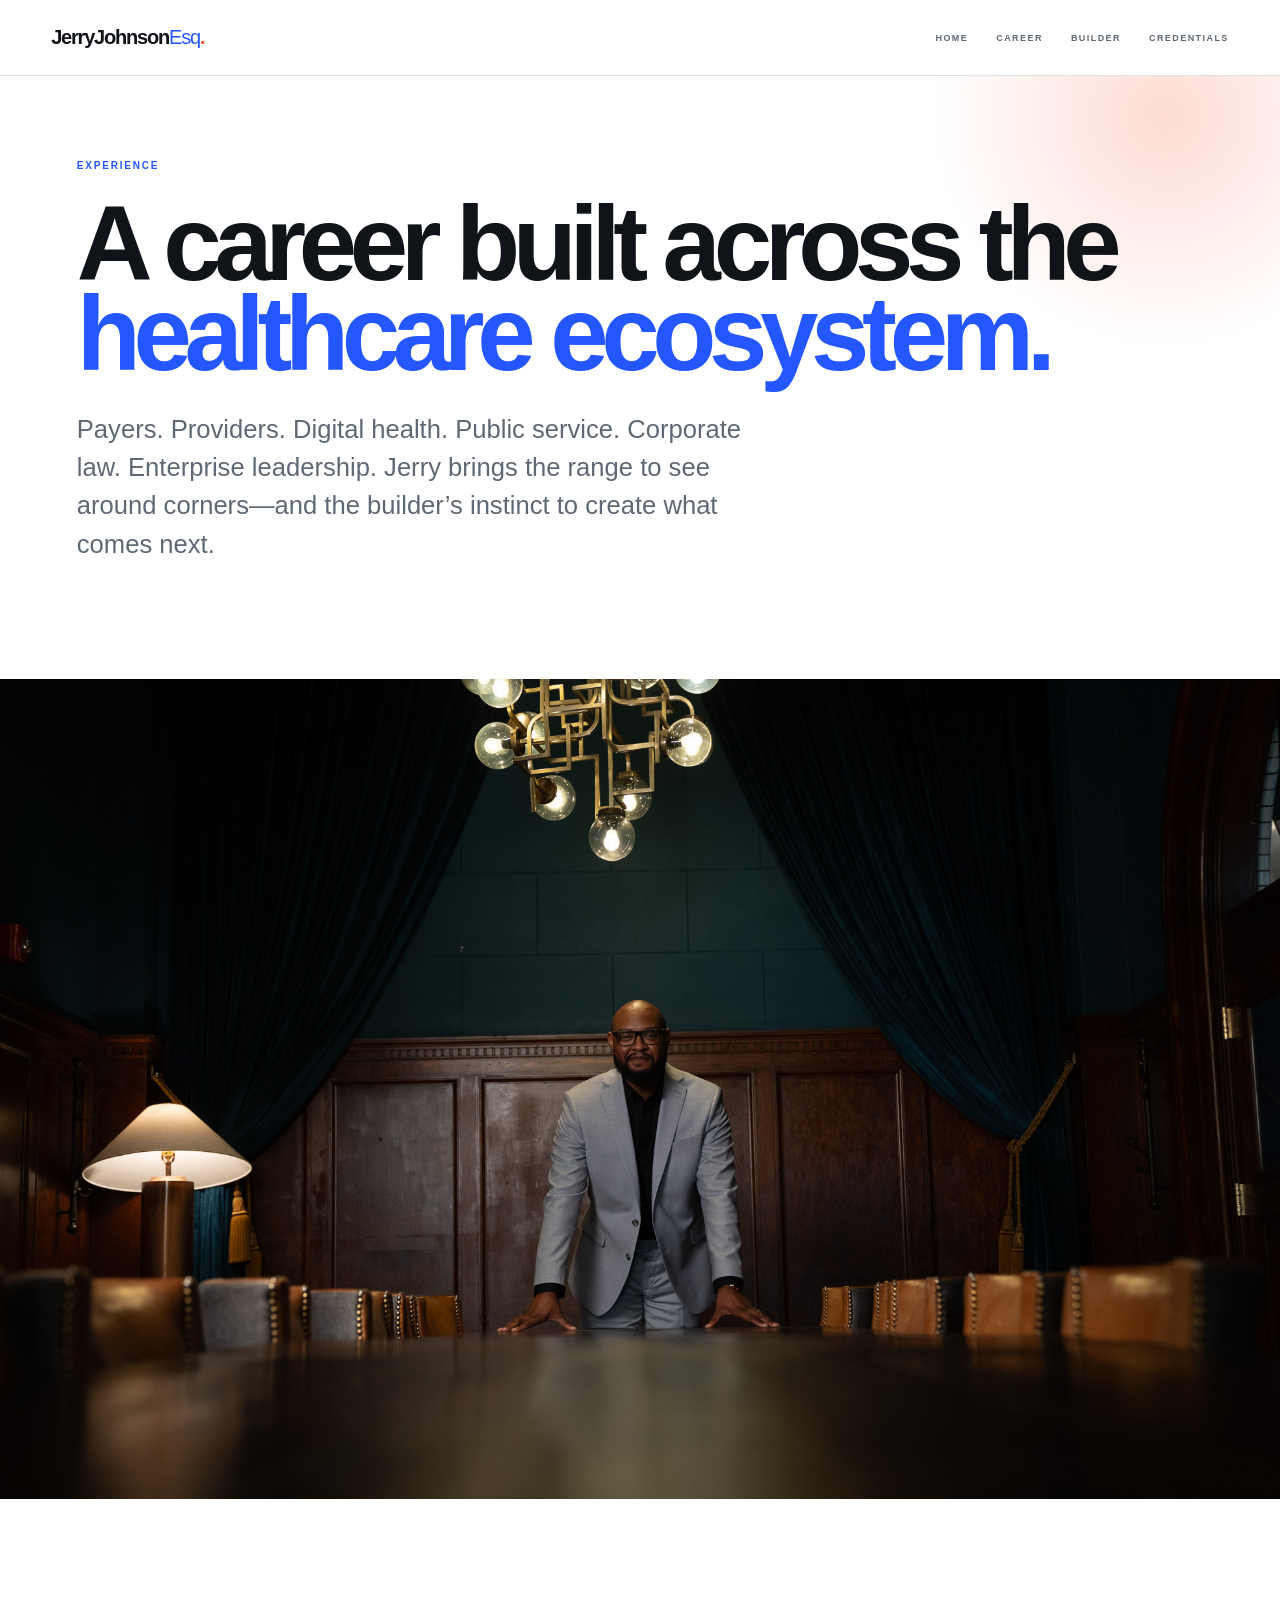
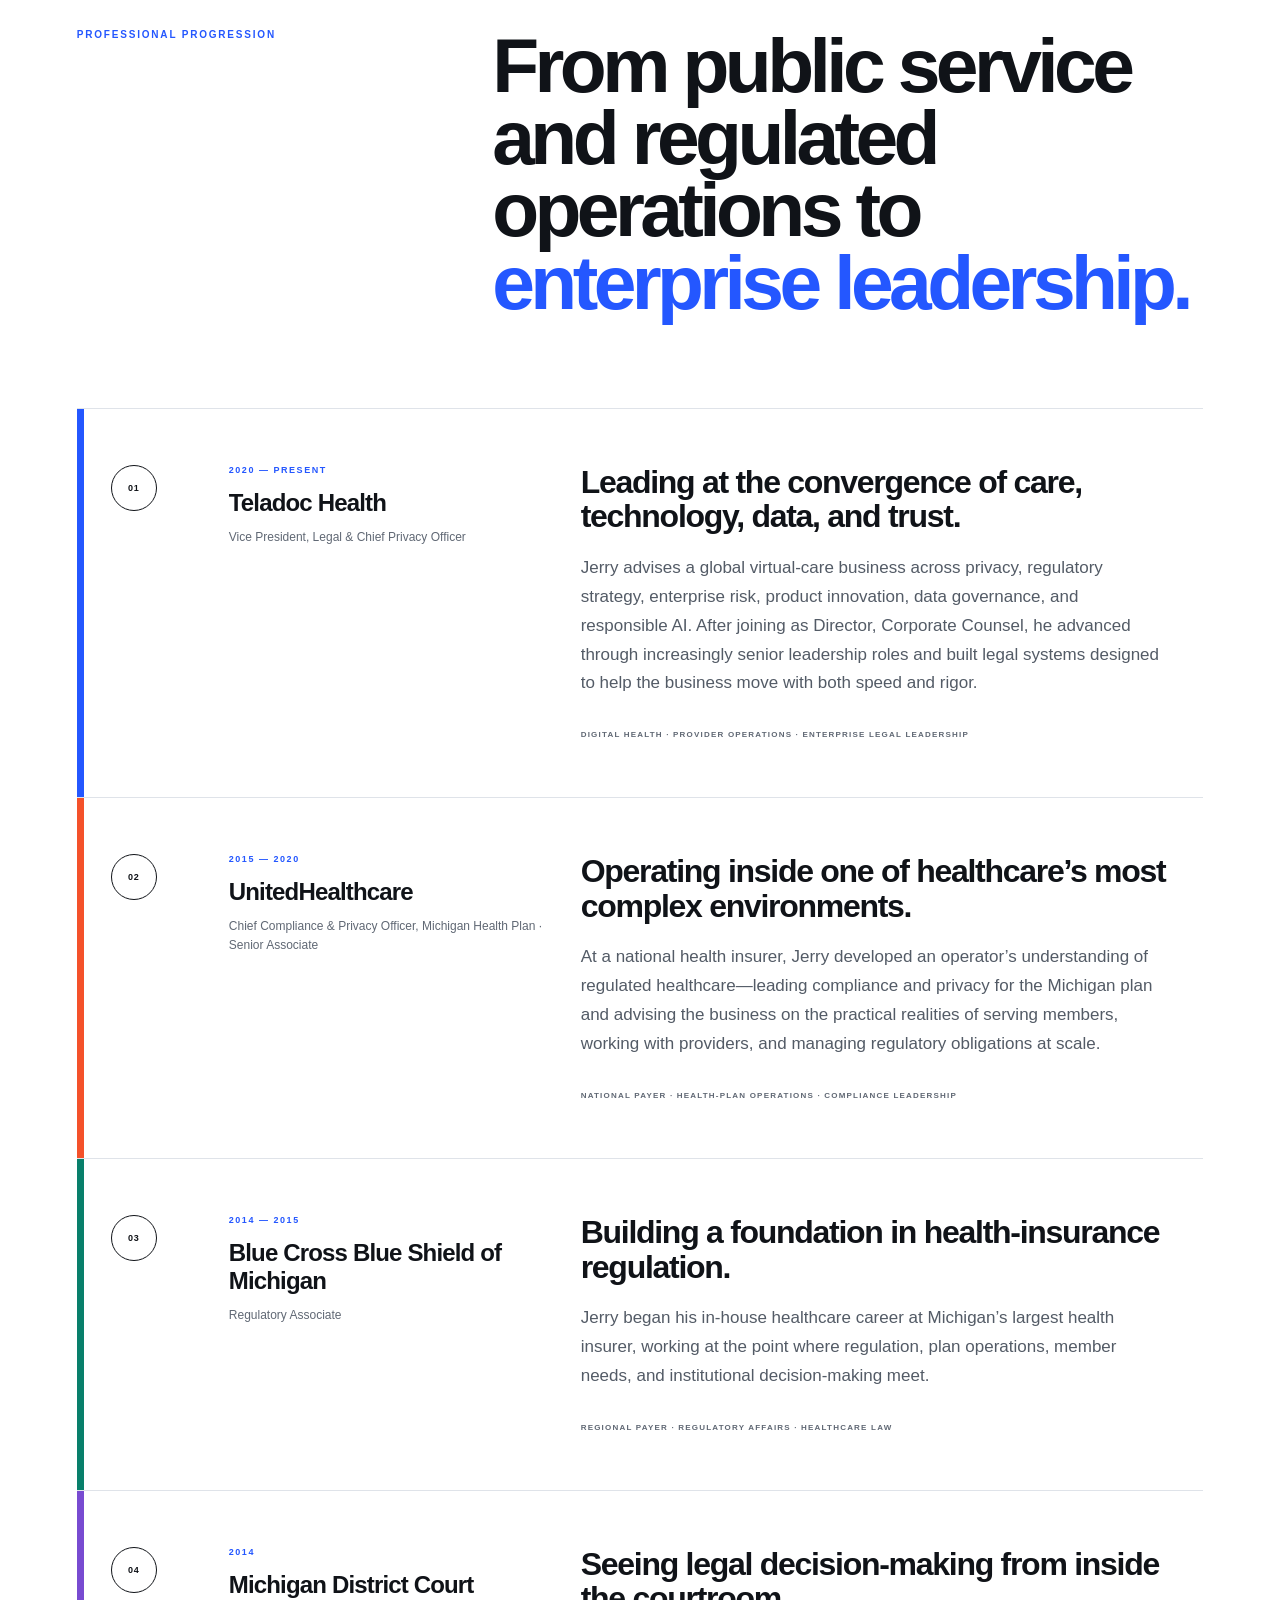
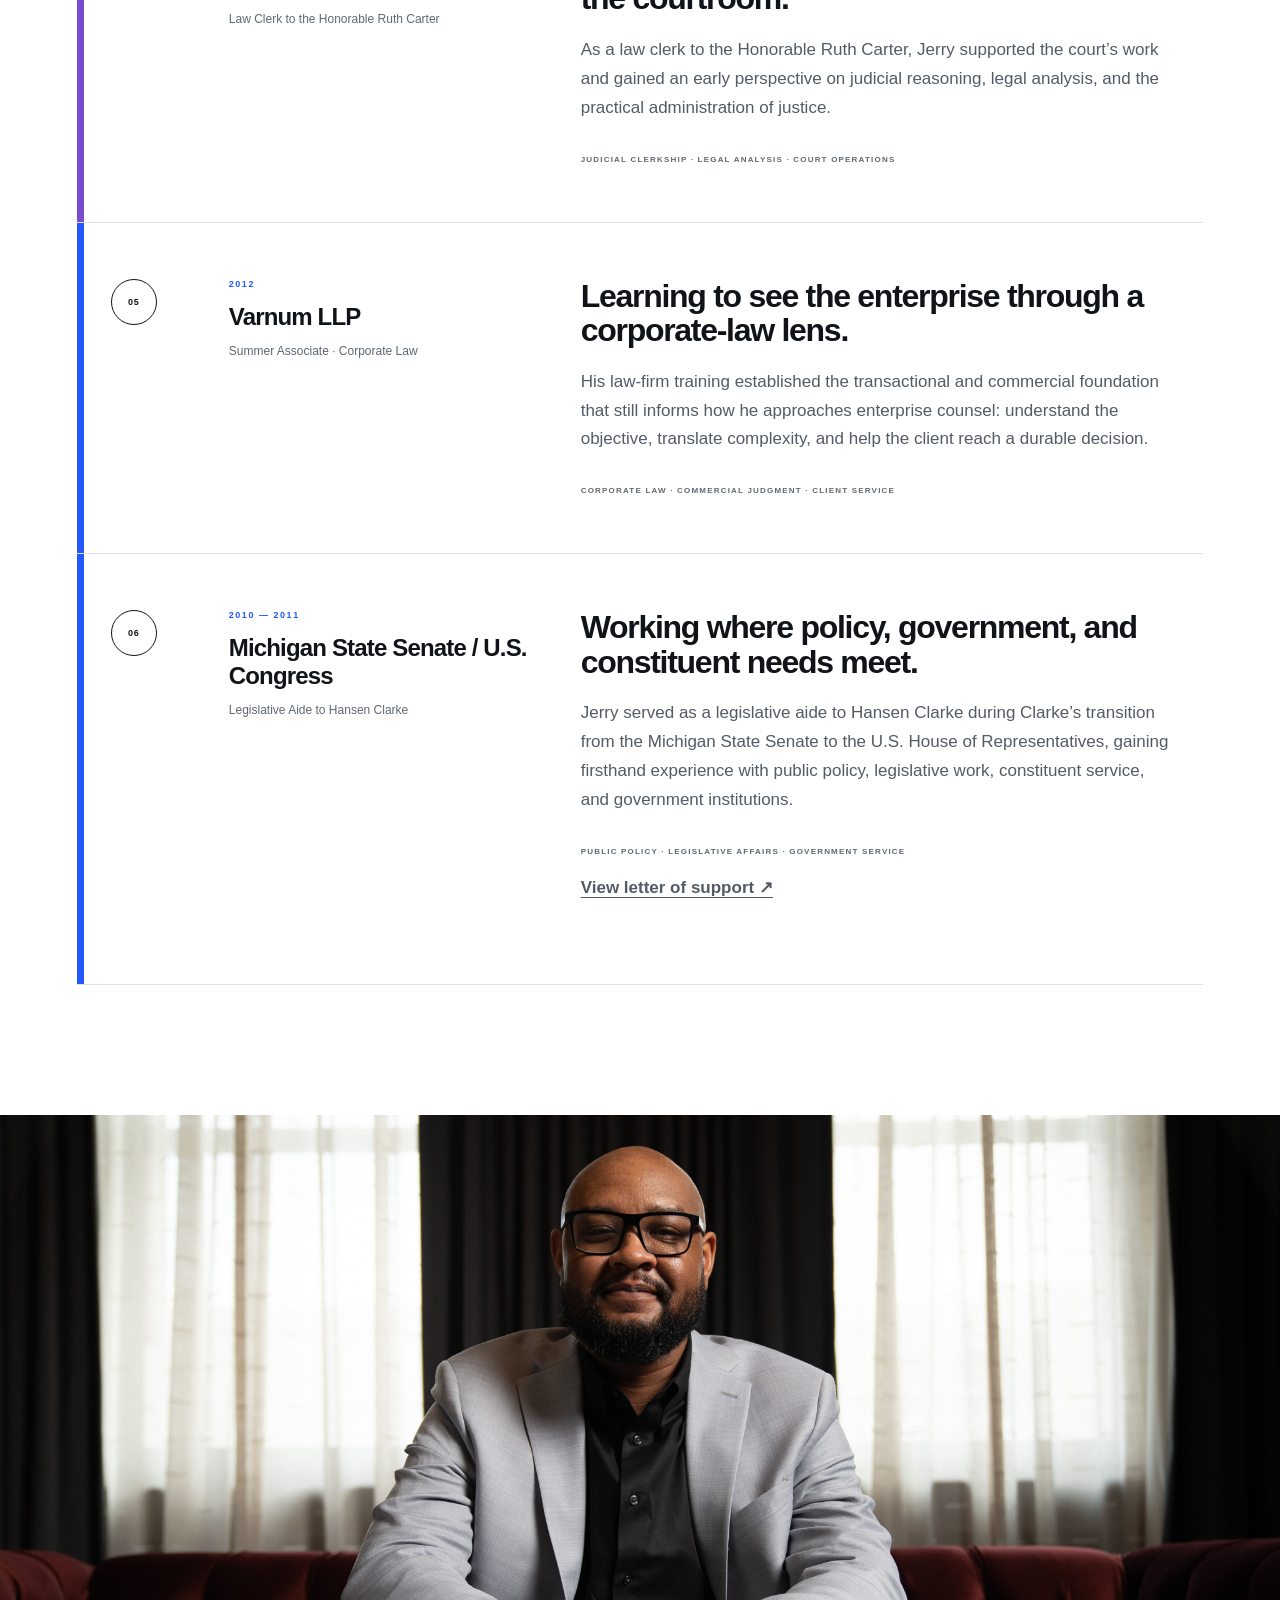
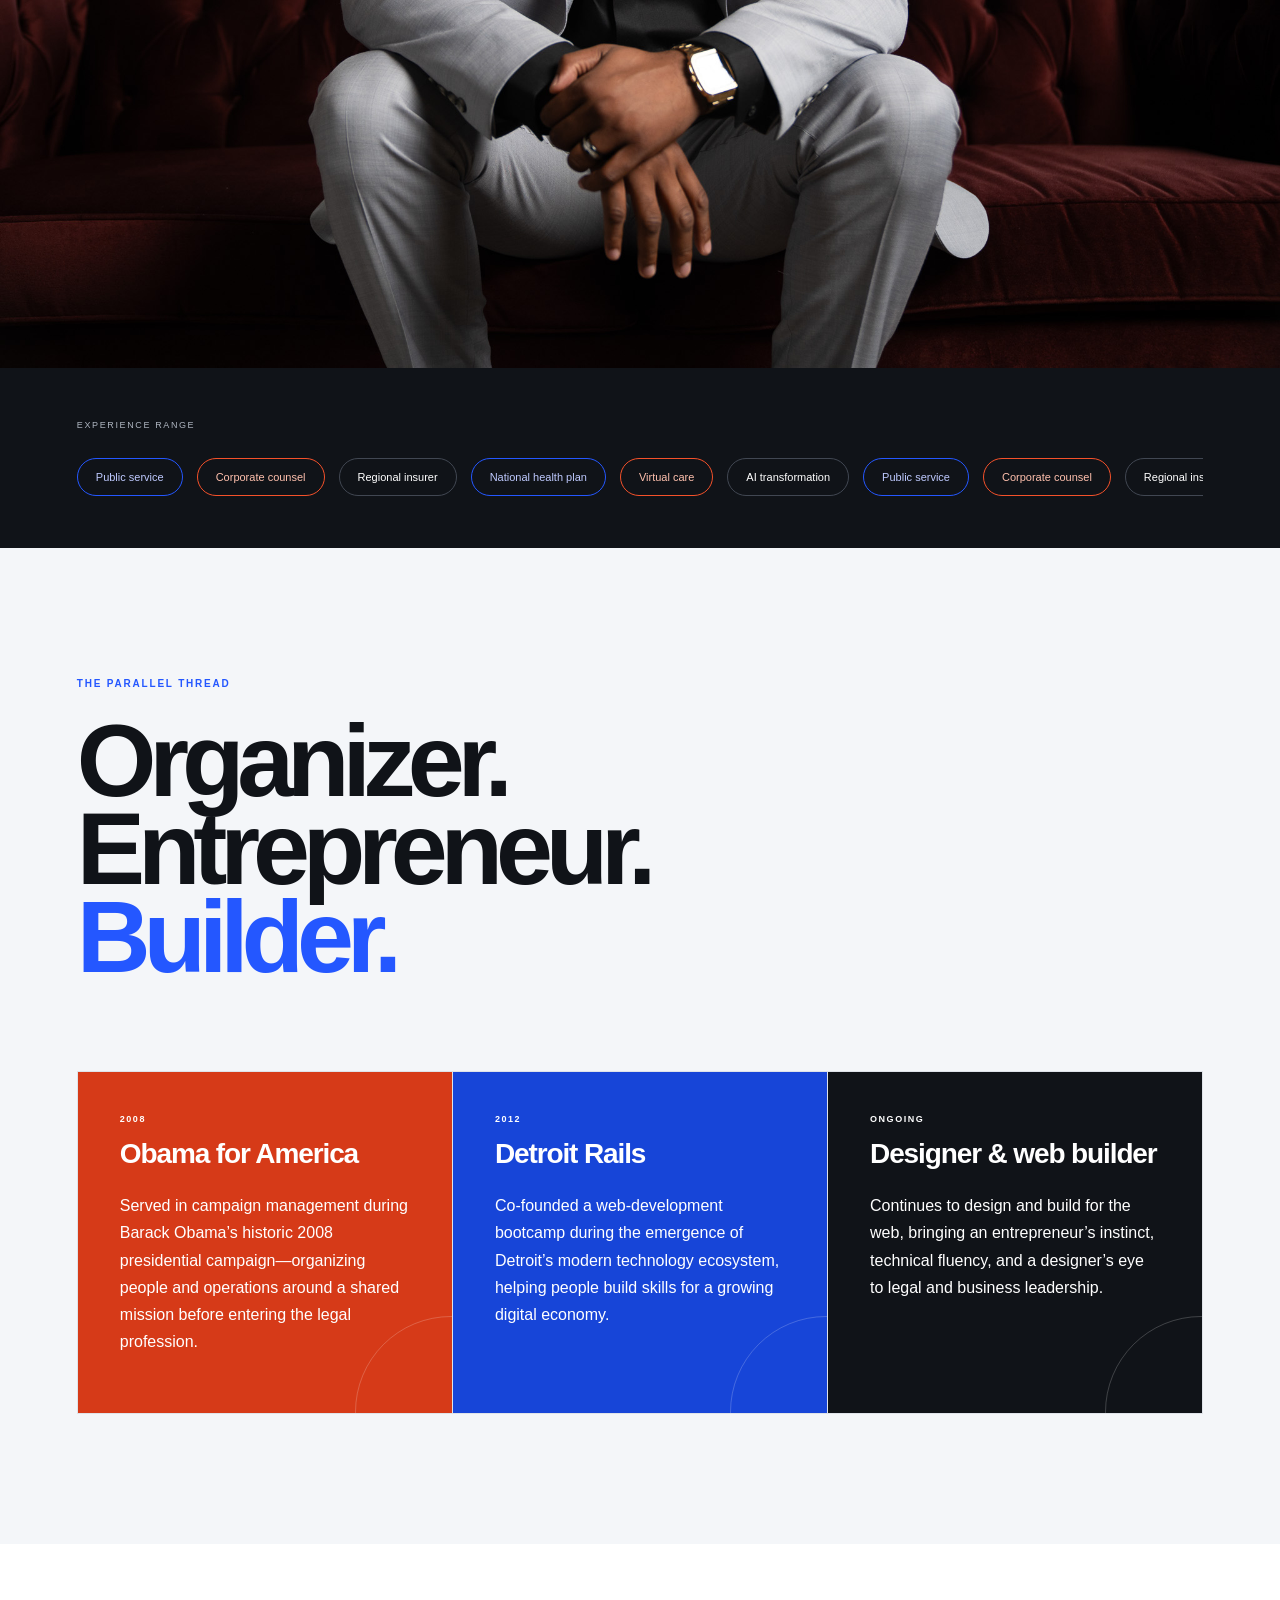
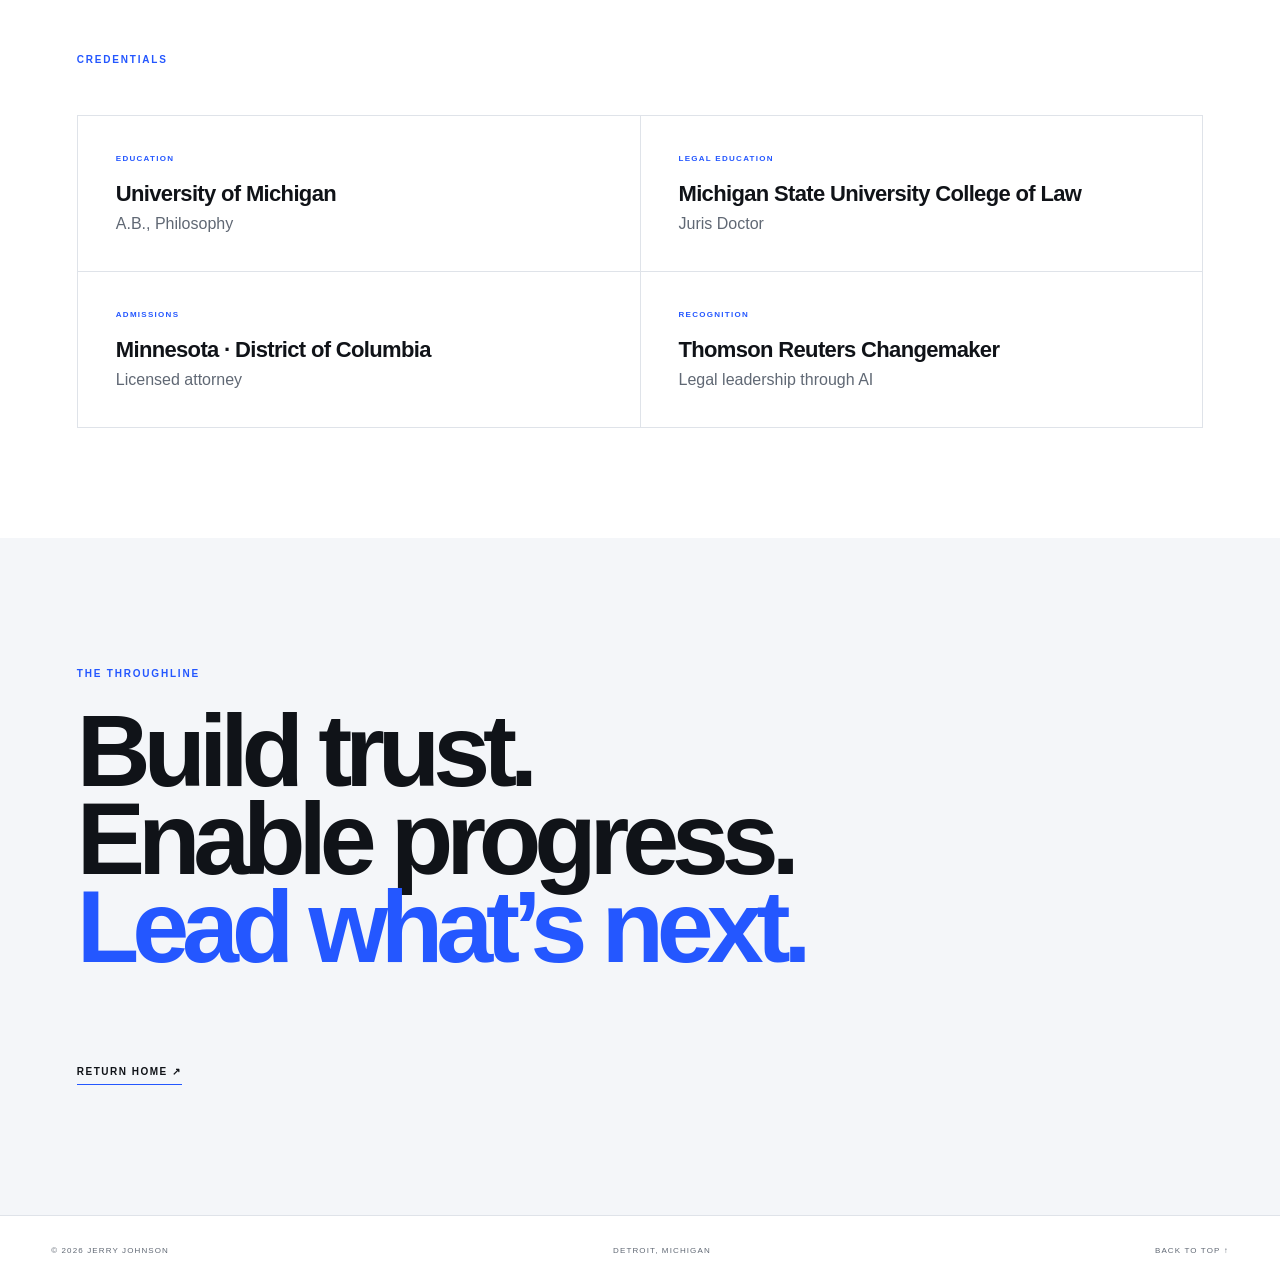
==== commit c71ba51a: "Link Hansen Clarke letter of support from experience timeline" ====
--- a/experience/index.html
+++ b/experience/index.html
@@ -8,7 +8,7 @@
 <div class="reveal timeline-reveal"><article class="timeline-item tone-3"><div class="timeline-marker"><span>03</span></div><div class="timeline-meta"><p>2014 — 2015</p><h3>Blue Cross Blue Shield of Michigan</h3><span>Regulatory Associate</span></div><div class="timeline-story"><h4>Building a foundation in health-insurance regulation.</h4><p>Jerry began his in-house healthcare career at Michigan’s largest health insurer, working at the point where regulation, plan operations, member needs, and institutional decision-making meet.</p><small>Regional payer · Regulatory affairs · Healthcare law</small></div></article></div>
 <div class="reveal timeline-reveal"><article class="timeline-item tone-4"><div class="timeline-marker"><span>04</span></div><div class="timeline-meta"><p>2014</p><h3>Michigan District Court</h3><span>Law Clerk to the Honorable Ruth Carter</span></div><div class="timeline-story"><h4>Seeing legal decision-making from inside the courtroom.</h4><p>As a law clerk to the Honorable Ruth Carter, Jerry supported the court’s work and gained an early perspective on judicial reasoning, legal analysis, and the practical administration of justice.</p><small>Judicial clerkship · Legal analysis · Court operations</small></div></article></div>
 <div class="reveal timeline-reveal"><article class="timeline-item tone-1"><div class="timeline-marker"><span>05</span></div><div class="timeline-meta"><p>2012</p><h3>Varnum LLP</h3><span>Summer Associate · Corporate Law</span></div><div class="timeline-story"><h4>Learning to see the enterprise through a corporate-law lens.</h4><p>His law-firm training established the transactional and commercial foundation that still informs how he approaches enterprise counsel: understand the objective, translate complexity, and help the client reach a durable decision.</p><small>Corporate law · Commercial judgment · Client service</small></div></article></div>
-<div class="reveal timeline-reveal"><article class="timeline-item tone-2"><div class="timeline-marker"><span>06</span></div><div class="timeline-meta"><p>2010 — 2011</p><h3>Michigan State Senate / U.S. Congress</h3><span>Legislative Aide to Hansen Clarke</span></div><div class="timeline-story"><h4>Working where policy, government, and constituent needs meet.</h4><p>Jerry served as a legislative aide to Hansen Clarke during Clarke’s transition from the Michigan State Senate to the U.S. House of Representatives, gaining firsthand experience with public policy, legislative work, constituent service, and government institutions.</p><small>Public policy · Legislative affairs · Government service</small></div></article></div>
+<div class="reveal timeline-reveal"><article class="timeline-item tone-2"><div class="timeline-marker"><span>06</span></div><div class="timeline-meta"><p>2010 — 2011</p><h3>Michigan State Senate / U.S. Congress</h3><span>Legislative Aide to Hansen Clarke</span></div><div class="timeline-story"><h4>Working where policy, government, and constituent needs meet.</h4><p>Jerry served as a legislative aide to Hansen Clarke during Clarke’s transition from the Michigan State Senate to the U.S. House of Representatives, gaining firsthand experience with public policy, legislative work, constituent service, and government institutions.</p><small>Public policy · Legislative affairs · Government service</small><p style="margin-top:1rem"><a href="/Jerry%20Johnson%20General%20Letter%20of%20Support%203-29-12%20%281%29.pdf" target="_blank" rel="noopener" style="color:inherit;font-weight:700;text-decoration:underline;text-underline-offset:.25em">View letter of support ↗</a></p></div></article></div>
 </div></section>
 <figure class="experience-interlude reveal-frame"><img src="/jerry-couch.jpeg" alt="Jerry Johnson seated in a modern Detroit interior"></figure>
 <section class="range-band" aria-label="Experience range"><p>Experience range</p><div class="range-track"><div><span>Public service</span><span>Corporate counsel</span><span>Regional insurer</span><span>National health plan</span><span>Virtual care</span><span>AI transformation</span><span>Public service</span><span>Corporate counsel</span><span>Regional insurer</span><span>National health plan</span><span>Virtual care</span><span>AI transformation</span></div></div></section>
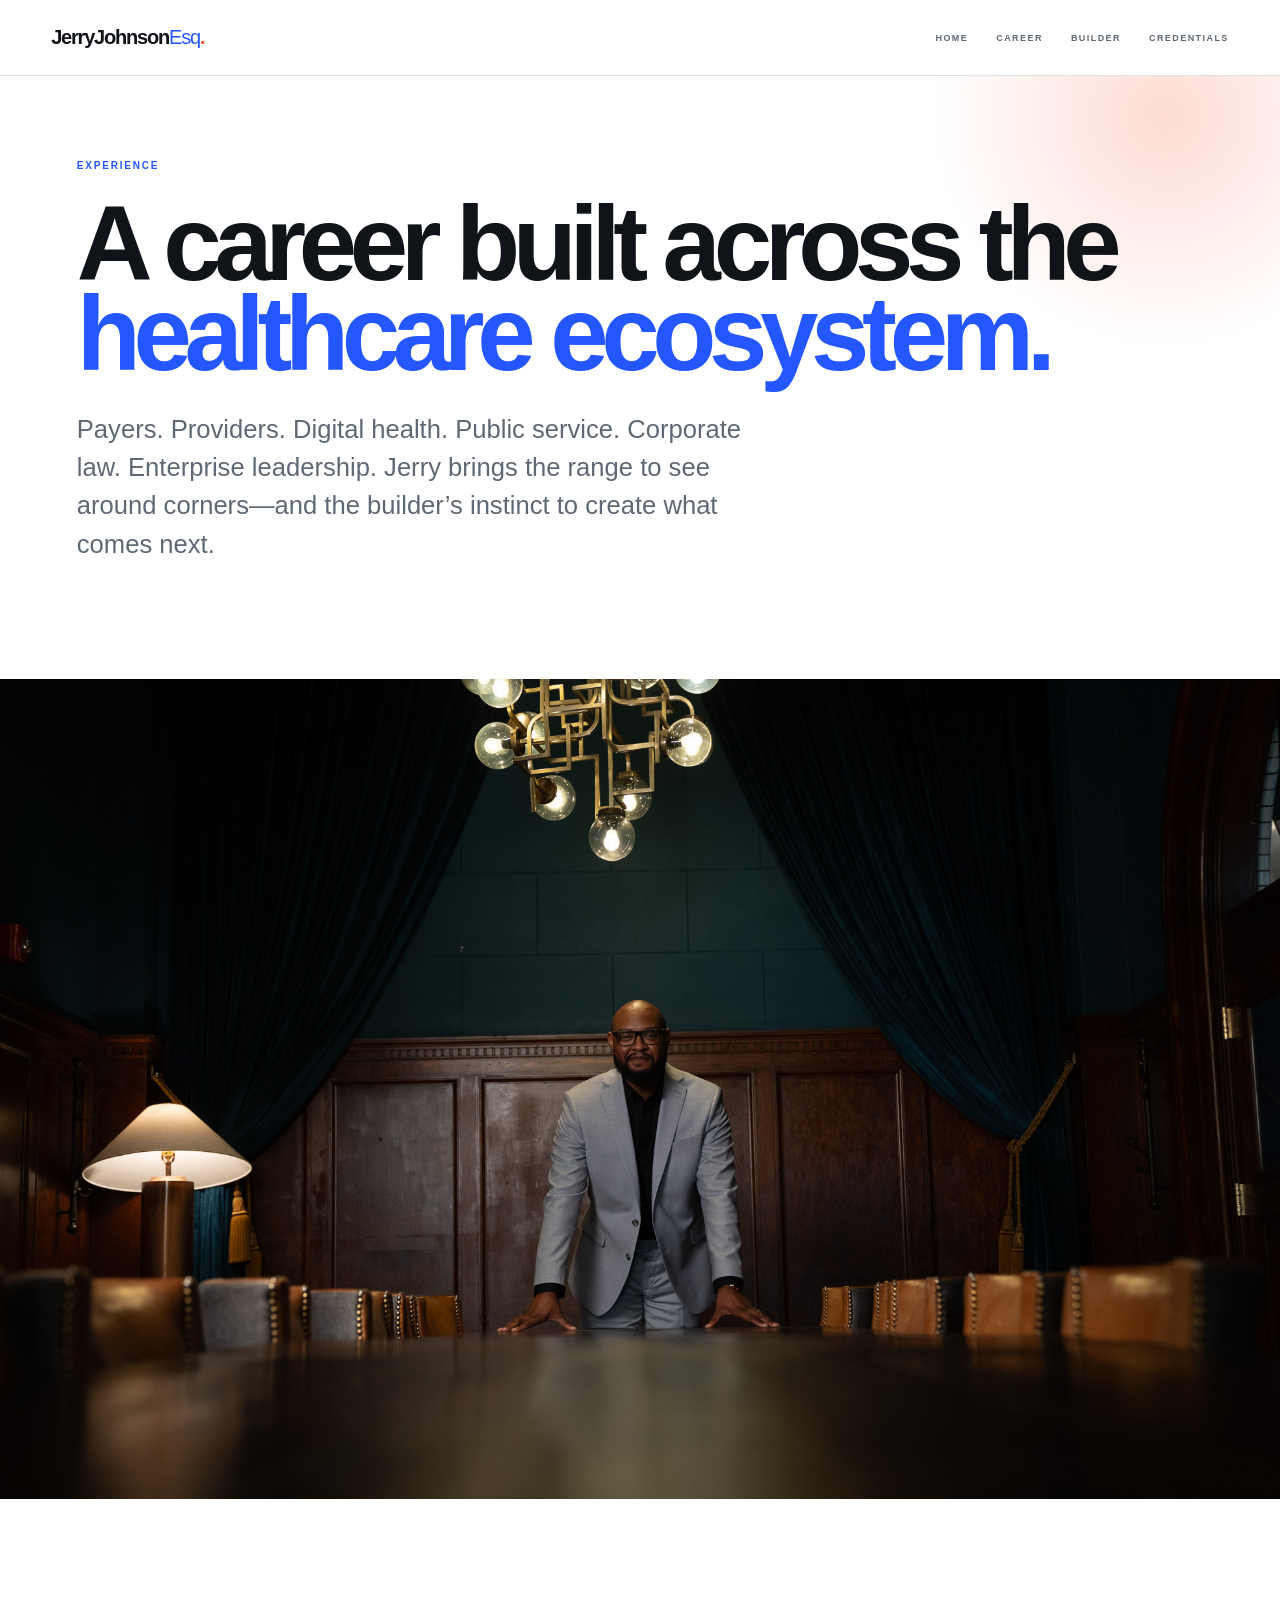
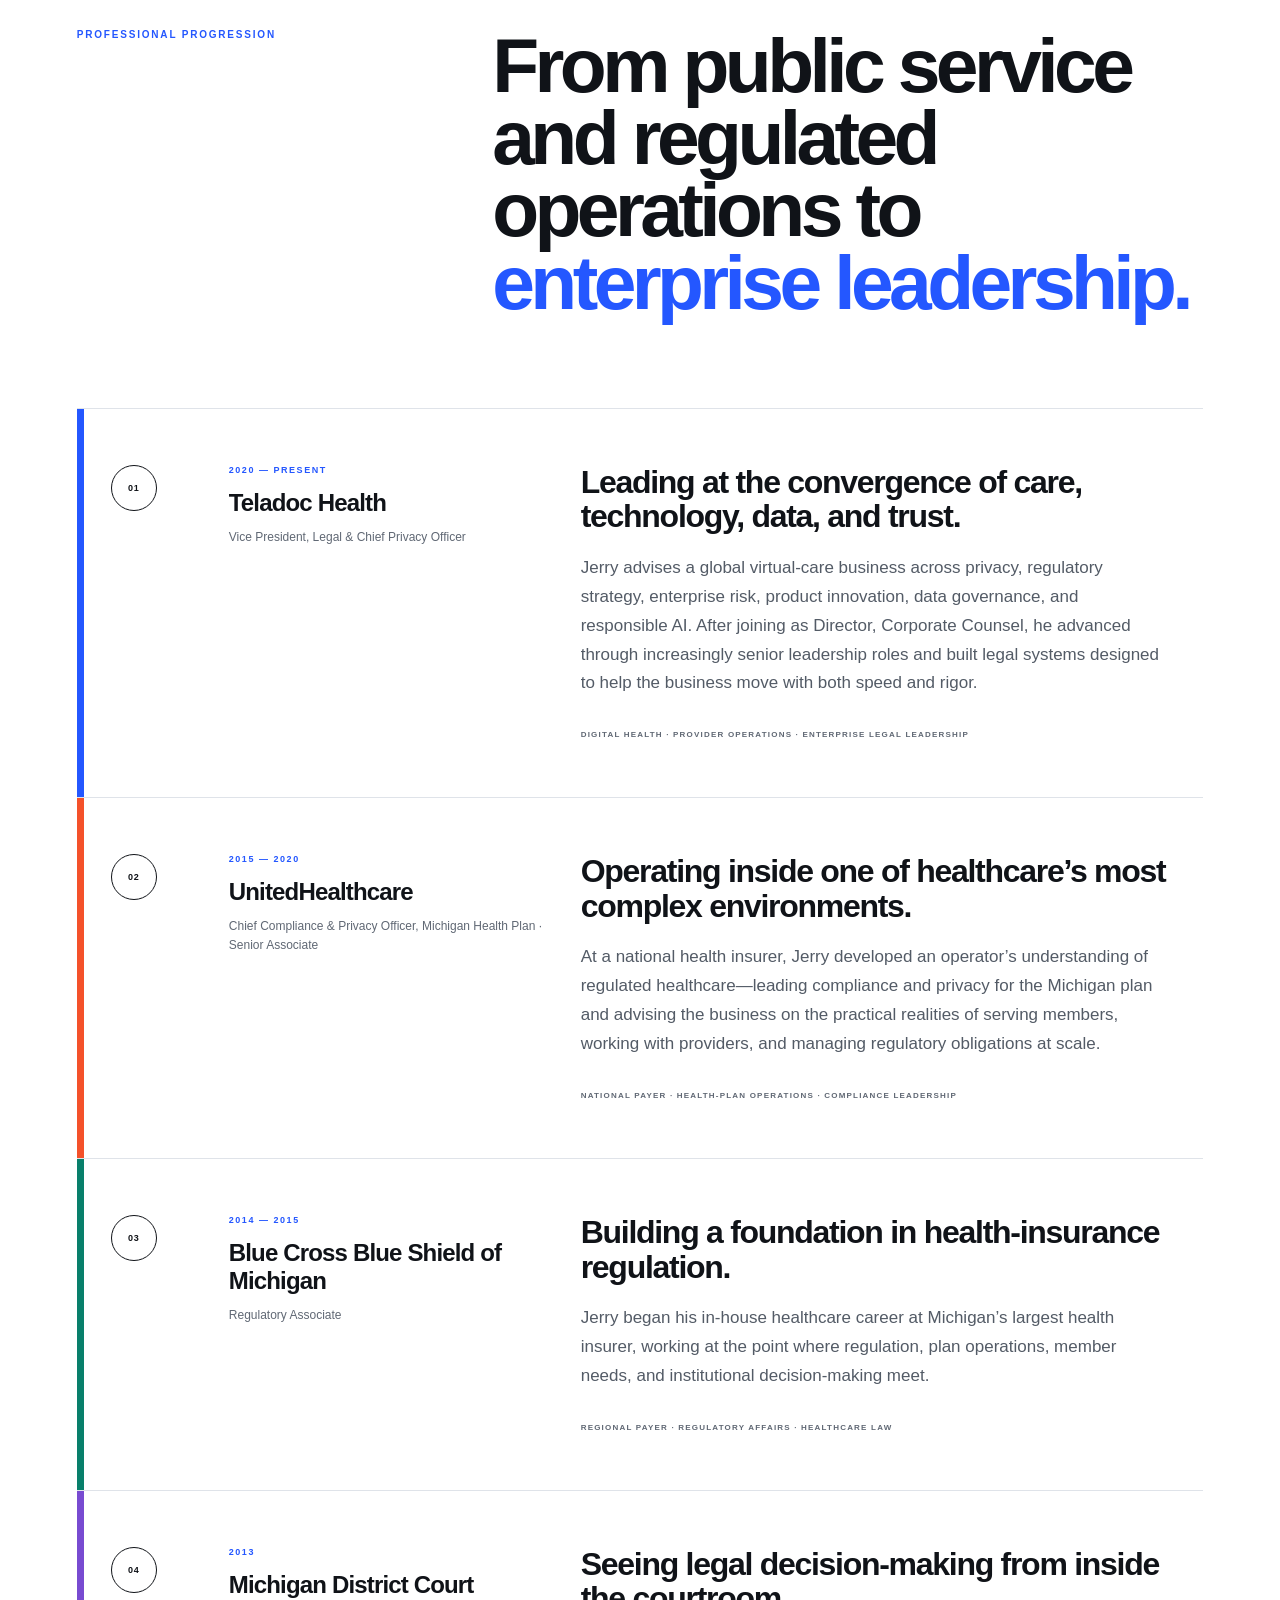
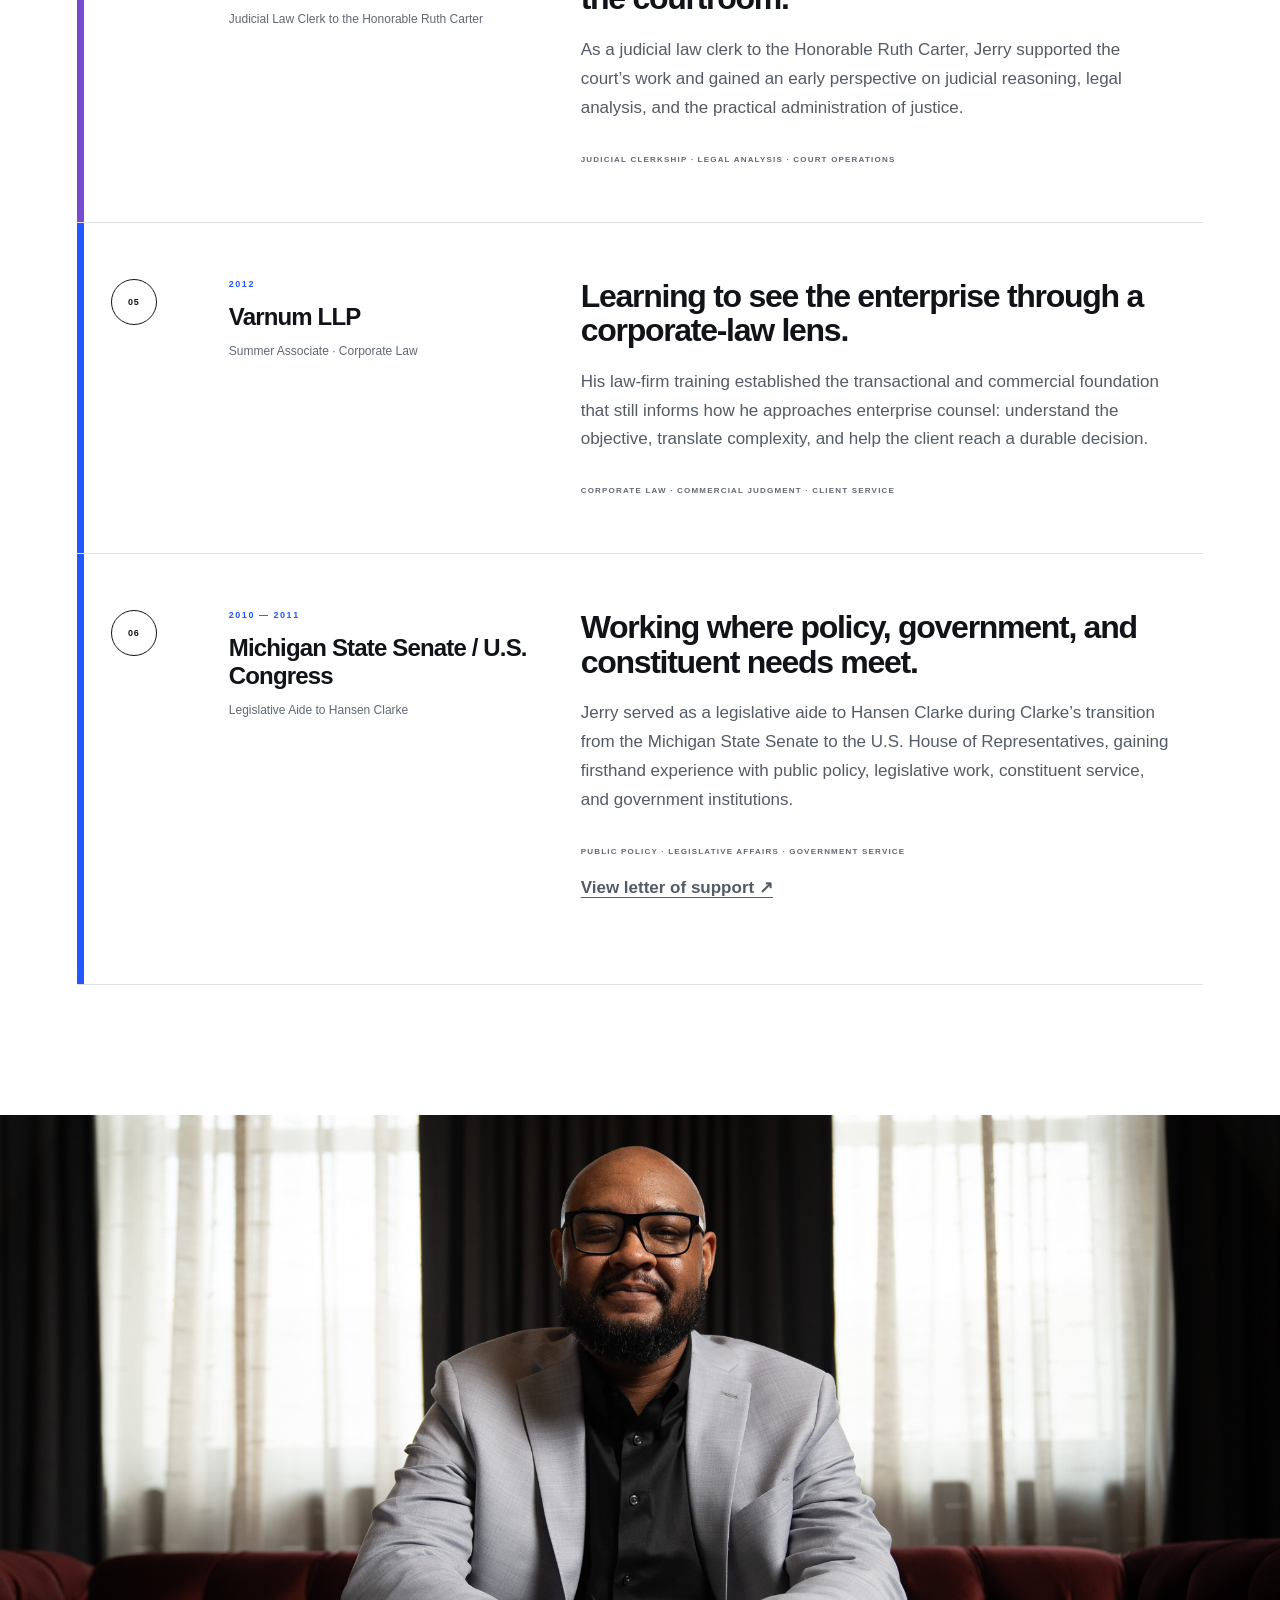
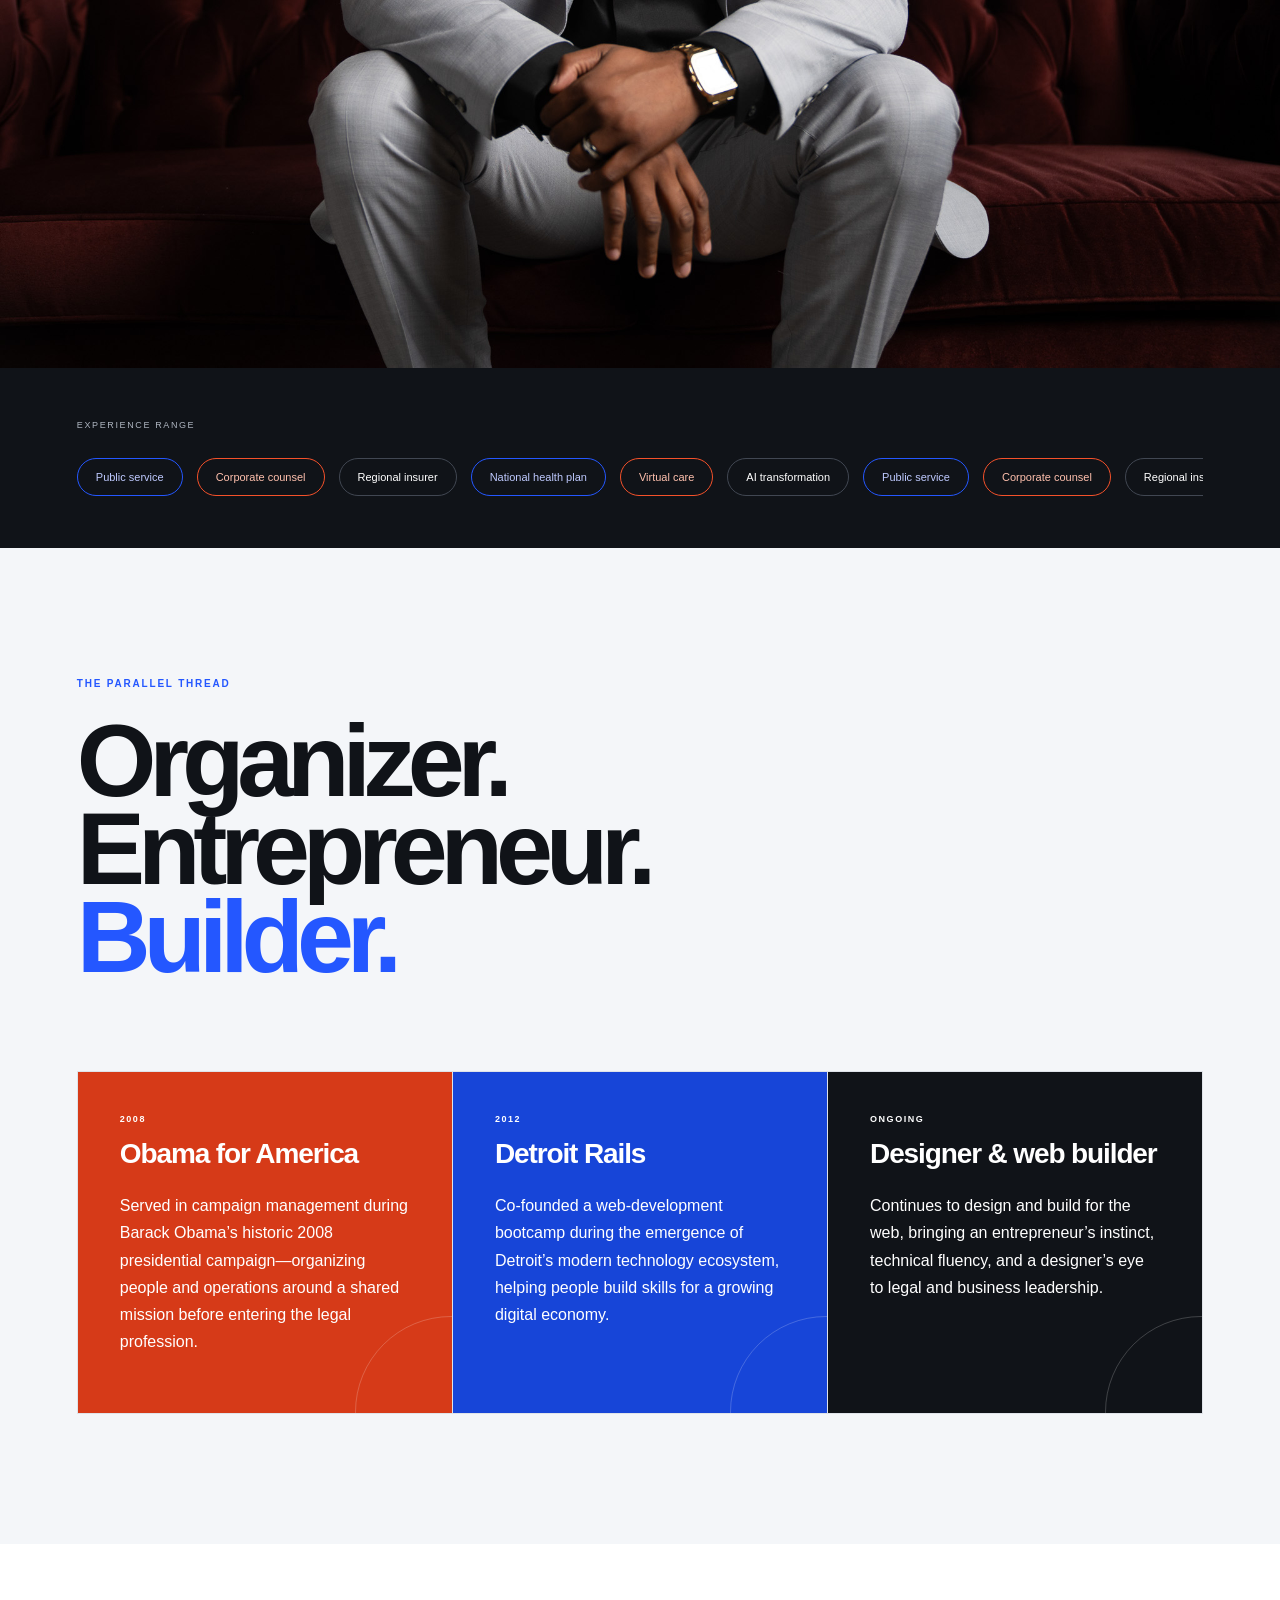
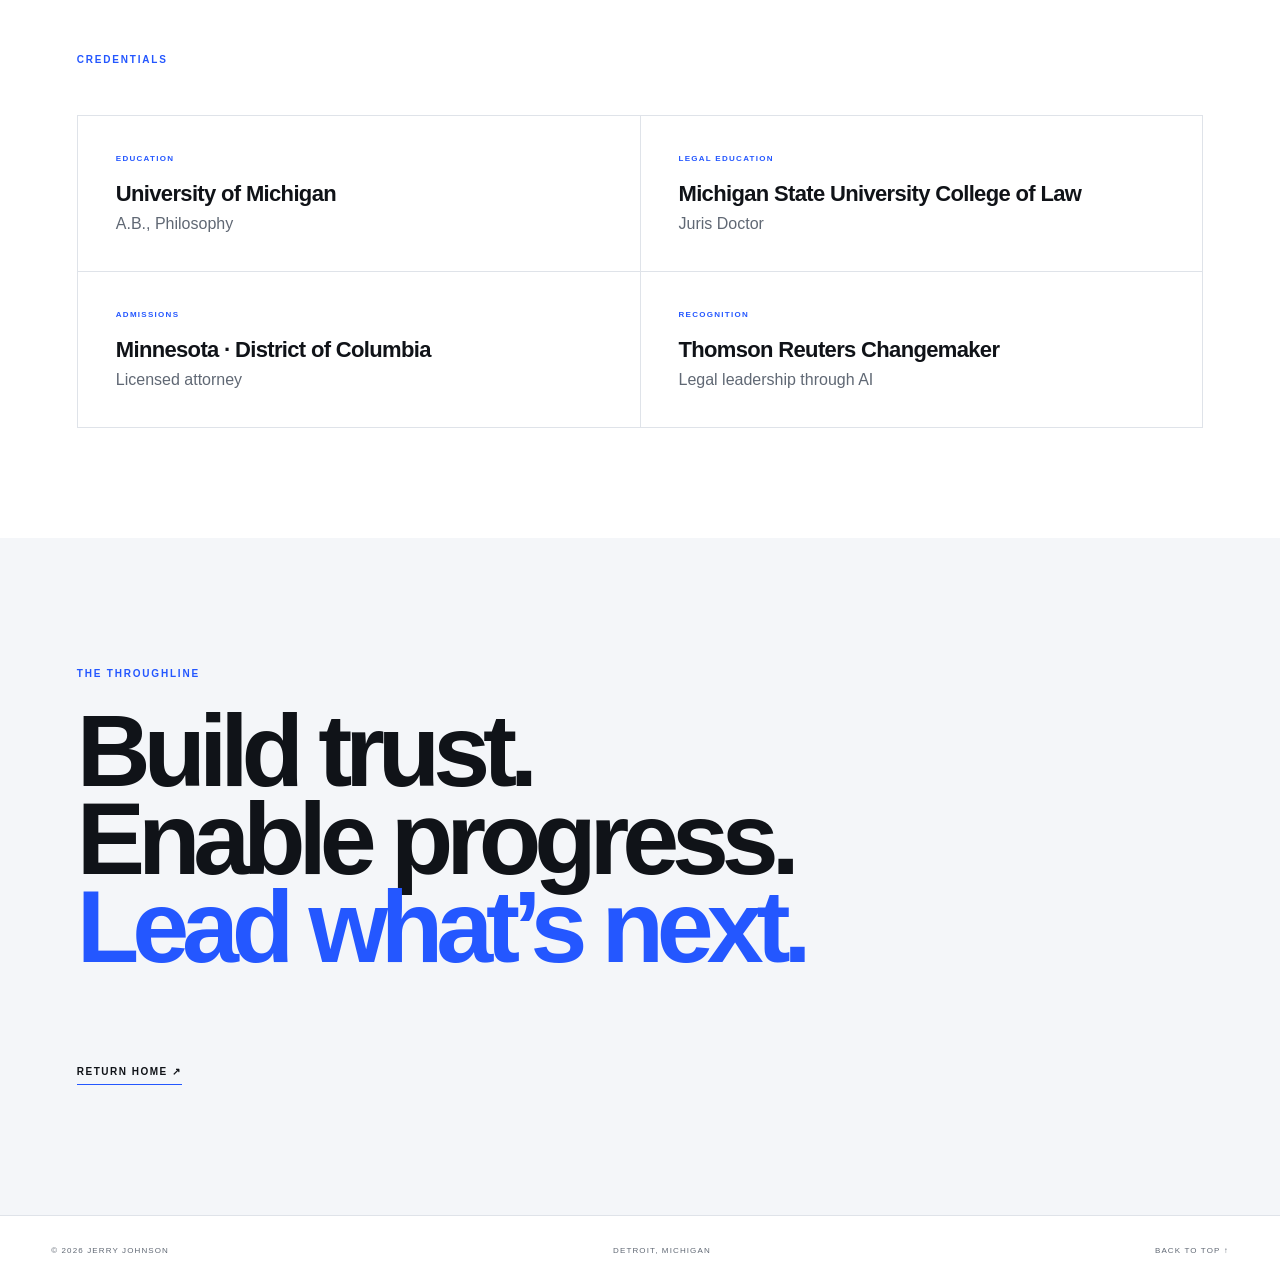
==== commit a0b8d834: "Correct judicial clerkship year and title" ====
--- a/experience/index.html
+++ b/experience/index.html
@@ -6,7 +6,7 @@
 <div class="reveal timeline-reveal"><article class="timeline-item tone-1"><div class="timeline-marker"><span>01</span></div><div class="timeline-meta"><p>2020 — Present</p><h3>Teladoc Health</h3><span>Vice President, Legal & Chief Privacy Officer</span></div><div class="timeline-story"><h4>Leading at the convergence of care, technology, data, and trust.</h4><p>Jerry advises a global virtual-care business across privacy, regulatory strategy, enterprise risk, product innovation, data governance, and responsible AI. After joining as Director, Corporate Counsel, he advanced through increasingly senior leadership roles and built legal systems designed to help the business move with both speed and rigor.</p><small>Digital health · Provider operations · Enterprise legal leadership</small></div></article></div>
 <div class="reveal timeline-reveal"><article class="timeline-item tone-2"><div class="timeline-marker"><span>02</span></div><div class="timeline-meta"><p>2015 — 2020</p><h3>UnitedHealthcare</h3><span>Chief Compliance & Privacy Officer, Michigan Health Plan · Senior Associate</span></div><div class="timeline-story"><h4>Operating inside one of healthcare’s most complex environments.</h4><p>At a national health insurer, Jerry developed an operator’s understanding of regulated healthcare—leading compliance and privacy for the Michigan plan and advising the business on the practical realities of serving members, working with providers, and managing regulatory obligations at scale.</p><small>National payer · Health-plan operations · Compliance leadership</small></div></article></div>
 <div class="reveal timeline-reveal"><article class="timeline-item tone-3"><div class="timeline-marker"><span>03</span></div><div class="timeline-meta"><p>2014 — 2015</p><h3>Blue Cross Blue Shield of Michigan</h3><span>Regulatory Associate</span></div><div class="timeline-story"><h4>Building a foundation in health-insurance regulation.</h4><p>Jerry began his in-house healthcare career at Michigan’s largest health insurer, working at the point where regulation, plan operations, member needs, and institutional decision-making meet.</p><small>Regional payer · Regulatory affairs · Healthcare law</small></div></article></div>
-<div class="reveal timeline-reveal"><article class="timeline-item tone-4"><div class="timeline-marker"><span>04</span></div><div class="timeline-meta"><p>2014</p><h3>Michigan District Court</h3><span>Law Clerk to the Honorable Ruth Carter</span></div><div class="timeline-story"><h4>Seeing legal decision-making from inside the courtroom.</h4><p>As a law clerk to the Honorable Ruth Carter, Jerry supported the court’s work and gained an early perspective on judicial reasoning, legal analysis, and the practical administration of justice.</p><small>Judicial clerkship · Legal analysis · Court operations</small></div></article></div>
+<div class="reveal timeline-reveal"><article class="timeline-item tone-4"><div class="timeline-marker"><span>04</span></div><div class="timeline-meta"><p>2013</p><h3>Michigan District Court</h3><span>Judicial Law Clerk to the Honorable Ruth Carter</span></div><div class="timeline-story"><h4>Seeing legal decision-making from inside the courtroom.</h4><p>As a judicial law clerk to the Honorable Ruth Carter, Jerry supported the court’s work and gained an early perspective on judicial reasoning, legal analysis, and the practical administration of justice.</p><small>Judicial clerkship · Legal analysis · Court operations</small></div></article></div>
 <div class="reveal timeline-reveal"><article class="timeline-item tone-1"><div class="timeline-marker"><span>05</span></div><div class="timeline-meta"><p>2012</p><h3>Varnum LLP</h3><span>Summer Associate · Corporate Law</span></div><div class="timeline-story"><h4>Learning to see the enterprise through a corporate-law lens.</h4><p>His law-firm training established the transactional and commercial foundation that still informs how he approaches enterprise counsel: understand the objective, translate complexity, and help the client reach a durable decision.</p><small>Corporate law · Commercial judgment · Client service</small></div></article></div>
 <div class="reveal timeline-reveal"><article class="timeline-item tone-2"><div class="timeline-marker"><span>06</span></div><div class="timeline-meta"><p>2010 — 2011</p><h3>Michigan State Senate / U.S. Congress</h3><span>Legislative Aide to Hansen Clarke</span></div><div class="timeline-story"><h4>Working where policy, government, and constituent needs meet.</h4><p>Jerry served as a legislative aide to Hansen Clarke during Clarke’s transition from the Michigan State Senate to the U.S. House of Representatives, gaining firsthand experience with public policy, legislative work, constituent service, and government institutions.</p><small>Public policy · Legislative affairs · Government service</small><p style="margin-top:1rem"><a href="/Jerry%20Johnson%20General%20Letter%20of%20Support%203-29-12%20%281%29.pdf" target="_blank" rel="noopener" style="color:inherit;font-weight:700;text-decoration:underline;text-underline-offset:.25em">View letter of support ↗</a></p></div></article></div>
 </div></section>
